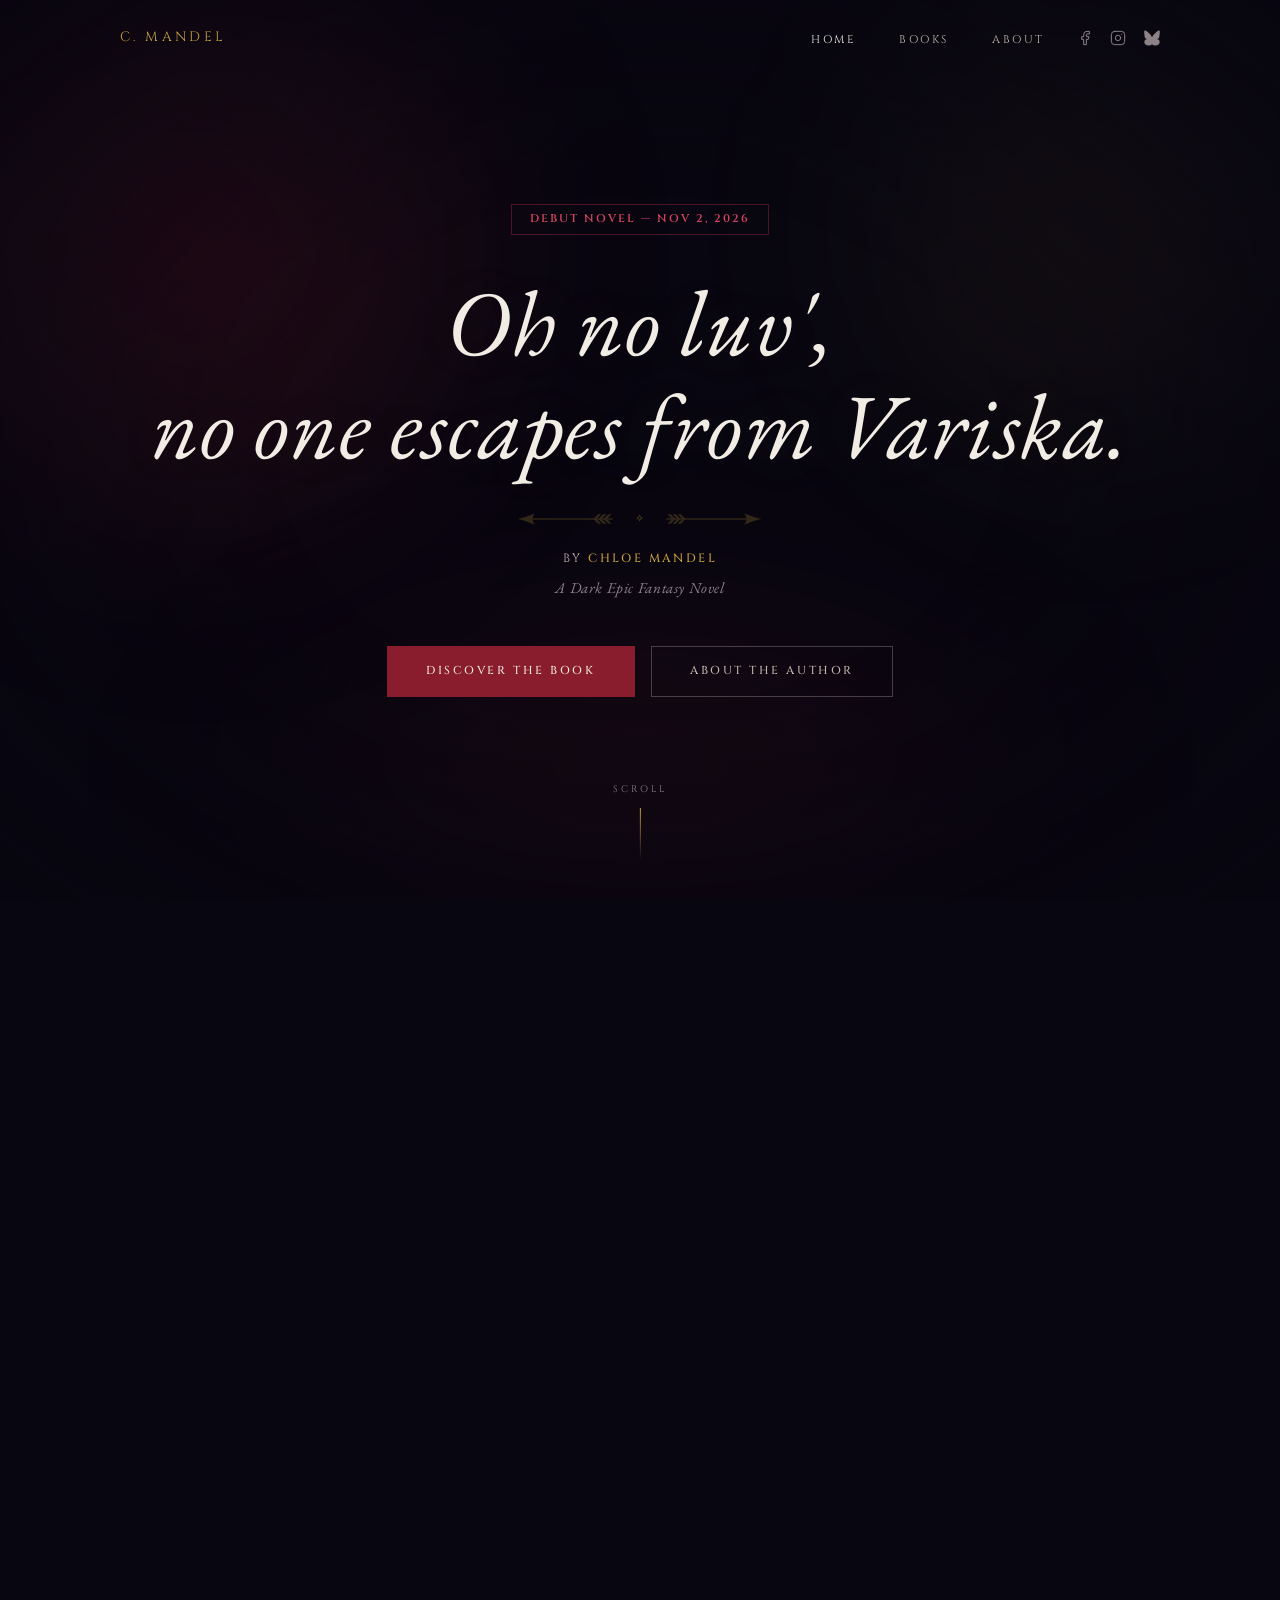
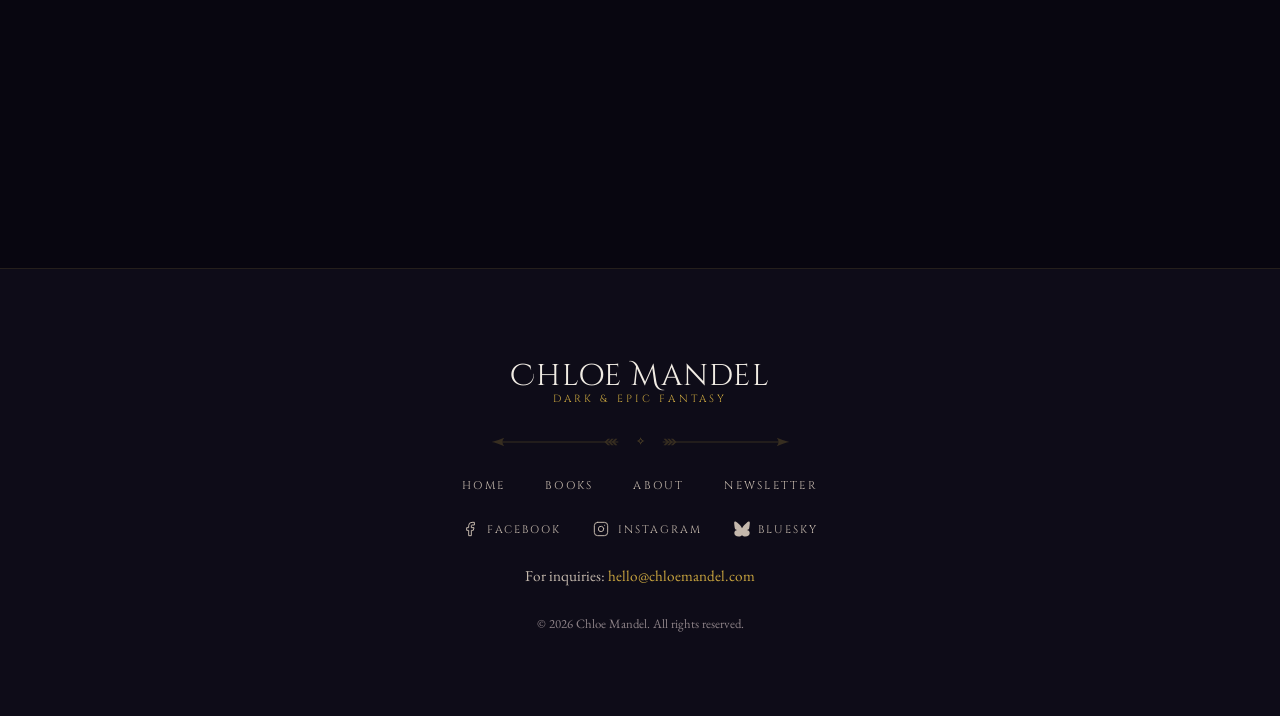
==== index.html @ fb05b050 "Update with release date" ====
<!DOCTYPE html>
<html lang="en">
<head>
  <meta charset="UTF-8">
  <meta name="viewport" content="width=device-width, initial-scale=1.0">

  <!-- ── Primary meta ───────────────────────────────────────── -->
  <title>Chloe Mandel — Dark Epic Fantasy Author</title>
  <meta name="description" content="Chloe Mandel writes dark and epic fantasy. Debut novel Curse of Nohvan releases November 2, 2026.">
  <meta name="author" content="Chloe Mandel">
  <meta name="theme-color" content="#c9a53f" />
  <link rel="manifest" href="/manifest.json">

  <!-- ── Favicon ────────────────────────────────────────────── -->
  <link rel="icon" href="images/favicon.svg" type="image/svg+xml">
  <link rel="icon" type="image/png" sizes="32x32" href="images/favicon.png" />

  <!-- ── Apple touch icon ────────────────────────────────────────────── -->
  <link rel="apple-touch-icon" sizes="180x180" href="images/apple-touch-icon.png" />

  <!-- ── Open Graph (Facebook, Instagram link previews, etc.) ─ -->
  <meta property="og:type"        content="website">
  <meta property="og:site_name"   content="Chloe Mandel">
  <meta property="og:title"       content="Chloe Mandel — Dark Epic Fantasy Author">
  <meta property="og:description" content="Welcome to the dark epic fantasy worlds of Chloe Mandel. Step into a cursed valley and discover her upcoming debut novel, Curse of Nohvan.">
  <meta property="og:url"         content="https://chloemandel.com">
  <meta property="og:image"        content="https://chloemandel.com/images/og-image.jpg">
  <meta property="og:image:width"  content="1200">
  <meta property="og:image:height" content="630">
  <meta property="og:image:type"   content="image/jpeg">
  <meta property="og:image:alt" content="Dark epic fantasy teaser graphic for Chloe Mandel's upcoming debut novel, Curse of Nohvan, featuring the quote "Oh no luv', no one escapes from Variska."" />
  <meta property="og:locale" content="en_GB" />

  <!-- ── Twitter / X Card (also used by Bluesky for previews) ─ -->
  <meta name="twitter:card"        content="summary_large_image">
  <meta name="twitter:title"       content="Chloe Mandel — Dark Epic Fantasy Author">
  <meta name="twitter:description" content="Chloe Mandel writes dark and epic fantasy. Debut novel releases November 2, 2026.">
  <meta name="twitter:image"       content="https://chloemandel.com/images/og-image.jpg">

  <!-- ── Canonical ────────────────────────────────────────────── -->
  <link rel="canonical" href="https://chloemandel.com">

  <!-- ── Structured data ───────────────────────────────────────── -->
  <script type="application/ld+json">
  {
    "@context": "https://schema.org",
    "@graph": [
      {
        "@type": "Person",
        "@id": "https://chloemandel.com/#author",
        "name": "Chloe Mandel",
        "description": "London-based dark epic fantasy author",
        "url": "https://chloemandel.com",
        "sameAs": [
          "https://www.instagram.com/chloemandelwrites",
          "https://bsky.app/profile/chloemandel.com",
          "https://www.facebook.com/profile.php?id=61591605517457"
        ]
      },
      {
        "@type": "Book",
        "@id": "https://chloemandel.com/#book-welcome-to-variska",
        "name": "Welcome to Variska",
        "alternateName": "Curse of Nohvan: Welcome to Variska",
        "author": { "@id": "https://chloemandel.com/#author" },
        "genre": "Dark Epic Fantasy",
        "isPartOf": {
          "@type": "BookSeries",
          "name": "Curse of Nohvan"
        },
        "description": "A simple escort mission. A cursed valley. A stranger he was never meant to protect — and now can't abandon.",
        "inLanguage": "en",
        "datePublished": "2026-11-02"
      },
      {
        "@type": "WebSite",
        "@id": "https://chloemandel.com/#website",
        "name": "Chloe Mandel",
        "url": "https://chloemandel.com",
        "description": "Chloe Mandel writes dark and epic fantasy. Debut novel Curse of Nohvan releases November 2, 2026.",
        "author": { "@id": "https://chloemandel.com/#author" }
      }
    ]
  }
  </script>

  <!-- ── Google Fonts ──────────────────────────────────────── -->
  <link rel="preconnect" href="https://fonts.googleapis.com">
  <link rel="preconnect" href="https://fonts.gstatic.com" crossorigin>
  <link rel="stylesheet" href="https://fonts.googleapis.com/css2?family=Cinzel+Decorative:wght@400;700&family=Cinzel:wght@400;500;600&family=EB+Garamond:ital,wght@0,400;0,500;1,400;1,500&display=swap">

  <!-- ── Theme (edit css/themes/current.css to switch themes) ── -->
  <link rel="stylesheet" href="css/themes/current.css">
  <link rel="stylesheet" href="css/style.css">

  <!-- ── Analytics ── -->
  <script defer src="https://cloud.umami.is/script.js" data-website-id="4a0a8cc6-1ae1-4042-9373-380e401a9824"></script>
</head>
<body>

  <!-- ══════════════════════════════
       NAVIGATION
  ══════════════════════════════ -->
  <header class="nav" id="nav">
    <div class="nav-inner">
      <a href="#home" class="nav-logo">C. Mandel</a>

      <nav>
        <ul class="nav-links" id="nav-links">
          <li><a href="#home">Home</a></li>
          <li><a href="#books">Books</a></li>
          <li><a href="#about">About</a></li>
        </ul>
      </nav>

      <!-- SOCIAL NAV — uncomment per platform as accounts go live -->
      <div class="nav-social" aria-label="Social media">
        <a href="https://www.facebook.com/profile.php?id=61591605517457" class="nav-social-link" aria-label="Facebook" rel="noopener noreferrer">
          <svg width="16" height="16" viewBox="0 0 24 24" fill="none" stroke="currentColor" stroke-width="1.5" stroke-linecap="round" stroke-linejoin="round" aria-hidden="true"><path d="M18 2h-3a5 5 0 0 0-5 5v3H7v4h3v8h4v-8h3l1-4h-4V7a1 1 0 0 1 1-1h3z"/></svg>
        </a>
        <a href="https://www.instagram.com/chloemandelwrites" class="nav-social-link" aria-label="Instagram" rel="noopener noreferrer">
          <svg width="16" height="16" viewBox="0 0 24 24" fill="none" stroke="currentColor" stroke-width="1.5" stroke-linecap="round" stroke-linejoin="round" aria-hidden="true"><rect x="2" y="2" width="20" height="20" rx="5"/><path d="M16 11.37A4 4 0 1 1 12.63 8 4 4 0 0 1 16 11.37z"/><line x1="17.5" y1="6.5" x2="17.51" y2="6.5"/></svg>
        </a>
        <!-- <a href="#" class="nav-social-link" aria-label="Goodreads" rel="noopener noreferrer">
          <svg width="16" height="16" viewBox="0 0 24 24" fill="currentColor" aria-hidden="true"><path d="M11.43 24c-3.608-.208-6.274-2.077-6.448-5.078l2.07.02c.285 2.099 2.287 3.324 4.7 3.237 3.271-.116 4.912-2.065 4.912-5.055v-1.639h-.063c-.889 1.565-2.38 2.507-4.26 2.507C8.87 18.007 6 14.89 6 10.573 6 6.157 8.854 3 12.486 3c1.892 0 3.34.864 4.226 2.383h.063V3.24h2.044v13.895C18.82 21.548 16.398 23.976 11.43 24zm.255-7.26c2.426 0 4.208-2.09 4.208-5.16 0-3.001-1.805-5.152-4.254-5.152-2.358 0-4.156 2.105-4.156 5.088 0 3.046 1.773 5.224 4.202 5.224z"/></svg>
        </a>  -->
        <a href="https://bsky.app/profile/chloemandel.com" class="nav-social-link" aria-label="Bluesky" rel="noopener noreferrer">
          <svg width="16" height="16" viewBox="0 0 24 24" fill="currentColor" aria-hidden="true"><path d="M12 10.8c-1.087-2.114-4.046-6.053-6.798-7.995C3.566 1.266 1.773.473 1.204.687c-.583.226-.93.959-.93 1.815 0 1.858.67 7.62 1.076 8.753.58 1.63 1.88 2.085 3.065 2.085.166 0 .33-.008.492-.024-.949.114-1.8.384-2.485.833C1.293 14.85.5 16.12.5 17.93c0 3.16 2.427 5.24 6.57 5.24 1.89 0 3.643-.477 4.214-1.434a9.94 9.94 0 0 0 .716-.466 9.94 9.94 0 0 0 .716.466c.571.957 2.324 1.434 4.214 1.434 4.143 0 6.57-2.08 6.57-5.24 0-1.81-.793-3.08-1.922-3.763-.685-.449-1.537-.719-2.485-.833.162.016.326.024.492.024 1.185 0 2.484-.455 3.065-2.085.406-1.133 1.076-6.895 1.076-8.753 0-.856-.347-1.59-.93-1.815-.569-.214-2.362.579-4 2.118C16.046 4.747 13.087 8.686 12 10.8z"/></svg>
        </a>
      </div>

      <button class="nav-toggle" aria-label="Toggle navigation" aria-expanded="false">
        <span></span>
        <span></span>
        <span></span>
      </button>
    </div>
  </header>

  <main>

    <!-- ══════════════════════════════
         HERO
    ══════════════════════════════ -->
    <section id="home" class="hero">
      <div class="hero-atmosphere" aria-hidden="true">
        <div class="hero-glow hero-glow--crimson"></div>
        <div class="hero-glow hero-glow--gold"></div>
        <div class="hero-glow hero-glow--deep"></div>
        <div class="hero-vignette"></div>
      </div>

      <div class="hero-content">
        <span class="hero-label">Debut Novel &mdash; Nov 2, 2026</span>

        <h1 class="hero-hook">
          Oh no luv',<br>no one escapes from Variska.
        </h1>

        <div class="hero-rule" aria-hidden="true">
          <svg class="rule-arrow rule-arrow--left" xmlns="http://www.w3.org/2000/svg" viewBox="0 0 430 60"><rect x="74" y="27" width="346" height="6" fill="currentColor"/><polygon points="415,10 401,10 381,30 401,50 415,50 395,30" fill="currentColor"/><polygon points="393,10 379,10 359,30 379,50 393,50 373,30" fill="currentColor"/><polygon points="371,10 357,10 337,30 357,50 371,50 351,30" fill="currentColor"/><path d="M 85,5 Q 40,25 10,30 Q 40,35 85,55 Q 65,30 85,5 Z" fill="currentColor"/></svg>
          <span class="rule-glyph">✧</span>
          <svg class="rule-arrow rule-arrow--right" xmlns="http://www.w3.org/2000/svg" viewBox="0 0 430 60"><rect x="10" y="27" width="346" height="6" fill="currentColor"/><polygon points="15,10 29,10 49,30 29,50 15,50 35,30" fill="currentColor"/><polygon points="37,10 51,10 71,30 51,50 37,50 57,30" fill="currentColor"/><polygon points="59,10 73,10 93,30 73,50 59,50 79,30" fill="currentColor"/><path d="M 345,5 Q 390,25 420,30 Q 390,35 345,55 Q 365,30 345,5 Z" fill="currentColor"/></svg>
        </div>

        <p class="hero-byline">by <strong>Chloe Mandel</strong></p>
        <p class="hero-genre">A Dark Epic Fantasy Novel</p>

        <div class="hero-actions">
          <a href="#books" class="btn btn--primary">Discover the Book</a>
          <a href="#about" class="btn btn--ghost">About the Author</a>
        </div>
      </div>

      <div class="hero-scroll-indicator" aria-hidden="true">
        <span class="hero-scroll-label">Scroll</span>
        <div class="hero-scroll-line"></div>
      </div>
    </section>

    <!-- ══════════════════════════════
         BOOKS
    ══════════════════════════════ -->
    <section id="books" class="section section--books fade-in">
      <div class="container">

        <header class="section-header">
          <span class="section-eyebrow">The Library</span>
          <h2 class="section-title">Books</h2>
          <div class="section-rule" aria-hidden="true">
            <svg class="rule-arrow rule-arrow--left" xmlns="http://www.w3.org/2000/svg" viewBox="0 0 430 60"><rect x="74" y="27" width="346" height="6" fill="currentColor"/><polygon points="415,10 401,10 381,30 401,50 415,50 395,30" fill="currentColor"/><polygon points="393,10 379,10 359,30 379,50 393,50 373,30" fill="currentColor"/><polygon points="371,10 357,10 337,30 357,50 371,50 351,30" fill="currentColor"/><path d="M 85,5 Q 40,25 10,30 Q 40,35 85,55 Q 65,30 85,5 Z" fill="currentColor"/></svg>
            <span class="rule-glyph">✧</span>
            <svg class="rule-arrow rule-arrow--right" xmlns="http://www.w3.org/2000/svg" viewBox="0 0 430 60"><rect x="10" y="27" width="346" height="6" fill="currentColor"/><polygon points="15,10 29,10 49,30 29,50 15,50 35,30" fill="currentColor"/><polygon points="37,10 51,10 71,30 51,50 37,50 57,30" fill="currentColor"/><polygon points="59,10 73,10 93,30 73,50 59,50 79,30" fill="currentColor"/><path d="M 345,5 Q 390,25 420,30 Q 390,35 345,55 Q 365,30 345,5 Z" fill="currentColor"/></svg>
          </div>
        </header>

        <div class="book-spotlight">

          <div class="book-spotlight-cover fade-in">
            <div class="book-cover">
              <div class="book-cover-inner">
                <img class="book-cover-art" src="images/book1.png" alt="Curse of Nohvan: Welcome to Variska by Chloe Mandel">
                <!-- <div class="book-cover-frame"></div> -->
              </div>
            </div>
            <a href="#newsletter" class="btn btn--outline btn--sm">Get Chapter One Free</a>
          </div>

          <div class="book-spotlight-content">
            <span class="book-badge">Nov 2, 2026</span>
            <p class="book-series">Curse of Nohvan</p>
            <h3 class="book-title">Welcome to Variska</h3>
            <p class="book-genre">Dark Epic Fantasy</p>
            <p class="book-hook">
              A simple escort mission.
              <br>A cursed valley.
              <br>A stranger he was never meant to protect — and now can't abandon.
            </p>
            <div class="book-blurb">
              <p>They came for coin and pies; now this cursed land may very well eat them alive.</p>
              <p>Nohvan, a talented hunter, and his companions—a quiet paladin, a volatile mage, an earnest bard and a feathered wanderer—are trapped in Variska after a simple escort mission turns into a demon hunt. When Aurelia arrives like a mirror of someone Nohvan loves, he must protect her from the vampire ruling the valley and find a way out of this hell.</p>
              <p>Between the hungry creatures lurking in the night and dangerous alliances, protection comes at a cost and not every bargain is worth taking... Nohvan must decide what he will give—their trust or the only kind of family he has left.</p>
            </div>
          </div>

        </div>
      </div>
    </section>

    <!-- ══════════════════════════════
         ABOUT
    ══════════════════════════════ -->
    <section id="about" class="section section--about fade-in">
      <div class="container">
        <div class="about-inner">

          <div class="about-portrait fade-in">
            <div class="about-portrait-frame" aria-label="Author portrait">
              <div class="about-portrait-image">
                <img src="images/author-portrait.jpg" alt="Chloe Mandel" class="about-portrait-photo" loading="lazy">
              </div>
              <div class="about-portrait-corner about-portrait-corner--tl" aria-hidden="true"></div>
              <div class="about-portrait-corner about-portrait-corner--br" aria-hidden="true"></div>
            </div>
          </div>

          <div class="about-content">
            <span class="section-eyebrow">The Author</span>
            <h2 class="section-title">About Chloe</h2>
            <div class="section-rule section-rule--left" aria-hidden="true">
              <svg class="rule-arrow rule-arrow--left" xmlns="http://www.w3.org/2000/svg" viewBox="0 0 430 60"><rect x="74" y="27" width="346" height="6" fill="currentColor"/><polygon points="415,10 401,10 381,30 401,50 415,50 395,30" fill="currentColor"/><polygon points="393,10 379,10 359,30 379,50 393,50 373,30" fill="currentColor"/><polygon points="371,10 357,10 337,30 357,50 371,50 351,30" fill="currentColor"/><path d="M 85,5 Q 40,25 10,30 Q 40,35 85,55 Q 65,30 85,5 Z" fill="currentColor"/></svg>
              <span class="rule-glyph">✧</span>
              <svg class="rule-arrow rule-arrow--right" xmlns="http://www.w3.org/2000/svg" viewBox="0 0 430 60"><rect x="10" y="27" width="346" height="6" fill="currentColor"/><polygon points="15,10 29,10 49,30 29,50 15,50 35,30" fill="currentColor"/><polygon points="37,10 51,10 71,30 51,50 37,50 57,30" fill="currentColor"/><polygon points="59,10 73,10 93,30 73,50 59,50 79,30" fill="currentColor"/><path d="M 345,5 Q 390,25 420,30 Q 390,35 345,55 Q 365,30 345,5 Z" fill="currentColor"/></svg>
            </div>

            <div class="about-bio">
              <p>
                Chloe Mandel is a London-based software engineer by day and an architect of dark, monster-infested worlds by night.
              </p>
              <p>
                She has always been drawn to places that sit just slightly sideways from reality. What began in childhood as strange, imaginative tales told aloud to her younger brother eventually evolved into much darker territory. Before publishing her debut, Chloe spent years cutting her teeth on RPG forums, writing short stories about the mechanics of interdimensional travel, and penning an entire unreleased season of an animated series. These chaotic sandboxes taught her everything she knows about sharp character voices, ensemble casts, and what makes a group of mismatched strangers worth following into danger.              <p>            
              </p>
              <p>
                Outside of her speculative worlds, she plays TTRPGs, gets emotionally attached to story-driven games, plays the accordion, and makes her own clothes. She maintains that the last two are entirely distinct skills, though both require a fundamental willingness to commit to decisions that may later seem unwise. She is currently hard at work on the next instalments in her series.
              </p>
            </div>
          </div>

        </div>
      </div>
    </section>

    <!-- ══════════════════════════════
         NEWSLETTER
    ══════════════════════════════ -->
    <section id="newsletter" class="section section--newsletter fade-in">
      <div class="newsletter-atmosphere" aria-hidden="true"></div>
      <div class="container">
        <div class="newsletter-inner">

          <div class="newsletter-content">
            <span class="section-eyebrow">Free gift for subscribers</span>
            <h2 class="newsletter-title">Chapter one, free</h2>
            <p class="newsletter-desc">
              Subscribe to receive the opening chapter of <em>Curse of Nohvan</em> instantly, plus cover reveals, release dates and other updates from beyond the mists.
            </p>
          </div>
          
          <script async src="https://f.convertkit.com/ckjs/ck.5.js"></script>
          <form action="https://app.kit.com/forms/9597951/subscriptions" class="seva-form formkit-form" method="post" data-sv-form="9597951" data-uid="ffc2db7f0d" data-format="inline" data-version="5" data-options="{&quot;settings&quot;:{&quot;after_subscribe&quot;:{&quot;action&quot;:&quot;message&quot;,&quot;success_message&quot;:&quot;Success! Now check your email to confirm your subscription.&quot;,&quot;redirect_url&quot;:&quot;&quot;},&quot;analytics&quot;:{&quot;google&quot;:null,&quot;fathom&quot;:null,&quot;facebook&quot;:null,&quot;segment&quot;:null,&quot;pinterest&quot;:null,&quot;sparkloop&quot;:null,&quot;googletagmanager&quot;:null},&quot;modal&quot;:{&quot;trigger&quot;:&quot;timer&quot;,&quot;scroll_percentage&quot;:null,&quot;timer&quot;:5,&quot;devices&quot;:&quot;all&quot;,&quot;show_once_every&quot;:15},&quot;powered_by&quot;:{&quot;show&quot;:true,&quot;url&quot;:&quot;https://kit.com/features/forms?utm_campaign=poweredby&amp;utm_content=form&amp;utm_medium=referral&amp;utm_source=dynamic&quot;},&quot;recaptcha&quot;:{&quot;enabled&quot;:true},&quot;return_visitor&quot;:{&quot;action&quot;:&quot;show&quot;,&quot;custom_content&quot;:&quot;&quot;},&quot;slide_in&quot;:{&quot;display_in&quot;:&quot;bottom_right&quot;,&quot;trigger&quot;:&quot;timer&quot;,&quot;scroll_percentage&quot;:null,&quot;timer&quot;:5,&quot;devices&quot;:&quot;all&quot;,&quot;show_once_every&quot;:15},&quot;sticky_bar&quot;:{&quot;display_in&quot;:&quot;top&quot;,&quot;trigger&quot;:&quot;timer&quot;,&quot;scroll_percentage&quot;:null,&quot;timer&quot;:5,&quot;devices&quot;:&quot;all&quot;,&quot;show_once_every&quot;:15}},&quot;version&quot;:&quot;5&quot;}" min-width="400 500 600 700 800"><div data-style="clean"><ul class="formkit-alert formkit-alert-error" data-element="errors" data-group="alert"></ul><div data-element="fields" data-stacked="false" class="seva-fields formkit-fields"><div class="formkit-field"><input class="formkit-input" name="email_address" aria-label="your@email.com" placeholder="your@email.com" required="" type="email" style="color: rgb(122, 111, 101); border-color: rgb(201, 165, 63); border-radius: 0px; font-weight: 400;"></div><button data-element="submit" class="formkit-submit formkit-submit" style="color: rgb(241, 236, 228); background-color: rgb(138, 29, 45); border-radius: 0px; font-weight: 700;"><div class="formkit-spinner"><div></div><div></div><div></div></div><span class="">Subscribe</span></button></div><div class="formkit-powered-by-convertkit-container"><a href="https://kit.com/features/forms?utm_campaign=poweredby&amp;utm_content=form&amp;utm_medium=referral&amp;utm_source=dynamic" data-element="powered-by" class="formkit-powered-by-convertkit" data-variant="dark" target="_blank" rel="nofollow noopener">Built with Kit</a></div></div><style>.formkit-form[data-uid="ffc2db7f0d"] *{box-sizing:border-box;}.formkit-form[data-uid="ffc2db7f0d"]{-webkit-font-smoothing:antialiased;-moz-osx-font-smoothing:grayscale;}.formkit-form[data-uid="ffc2db7f0d"] legend{border:none;font-size:inherit;margin-bottom:10px;padding:0;position:relative;display:table;}.formkit-form[data-uid="ffc2db7f0d"] fieldset{border:0;padding:0.01em 0 0 0;margin:0;min-width:0;}.formkit-form[data-uid="ffc2db7f0d"] body:not(:-moz-handler-blocked) fieldset{display:table-cell;}.formkit-form[data-uid="ffc2db7f0d"] h1,.formkit-form[data-uid="ffc2db7f0d"] h2,.formkit-form[data-uid="ffc2db7f0d"] h3,.formkit-form[data-uid="ffc2db7f0d"] h4,.formkit-form[data-uid="ffc2db7f0d"] h5,.formkit-form[data-uid="ffc2db7f0d"] h6{color:inherit;font-size:inherit;font-weight:inherit;}.formkit-form[data-uid="ffc2db7f0d"] h2{font-size:1.5em;margin:1em 0;}.formkit-form[data-uid="ffc2db7f0d"] h3{font-size:1.17em;margin:1em 0;}.formkit-form[data-uid="ffc2db7f0d"] p{color:inherit;font-size:inherit;font-weight:inherit;}.formkit-form[data-uid="ffc2db7f0d"] ol:not([template-default]),.formkit-form[data-uid="ffc2db7f0d"] ul:not([template-default]),.formkit-form[data-uid="ffc2db7f0d"] blockquote:not([template-default]){text-align:left;}.formkit-form[data-uid="ffc2db7f0d"] p:not([template-default]),.formkit-form[data-uid="ffc2db7f0d"] hr:not([template-default]),.formkit-form[data-uid="ffc2db7f0d"] blockquote:not([template-default]),.formkit-form[data-uid="ffc2db7f0d"] ol:not([template-default]),.formkit-form[data-uid="ffc2db7f0d"] ul:not([template-default]){color:inherit;font-style:initial;}.formkit-form[data-uid="ffc2db7f0d"] .ordered-list,.formkit-form[data-uid="ffc2db7f0d"] .unordered-list{list-style-position:outside !important;padding-left:1em;}.formkit-form[data-uid="ffc2db7f0d"] .list-item{padding-left:0;}.formkit-form[data-uid="ffc2db7f0d"][data-format="modal"]{display:none;}.formkit-form[data-uid="ffc2db7f0d"][data-format="slide in"]{display:none;}.formkit-form[data-uid="ffc2db7f0d"][data-format="sticky bar"]{display:none;}.formkit-sticky-bar .formkit-form[data-uid="ffc2db7f0d"][data-format="sticky bar"]{display:block;}.formkit-form[data-uid="ffc2db7f0d"] .formkit-input,.formkit-form[data-uid="ffc2db7f0d"] .formkit-select,.formkit-form[data-uid="ffc2db7f0d"] .formkit-checkboxes{width:100%;}.formkit-form[data-uid="ffc2db7f0d"] .formkit-button,.formkit-form[data-uid="ffc2db7f0d"] .formkit-submit{border:0;border-radius:5px;color:#ffffff;cursor:pointer;display:inline-block;text-align:center;font-size:15px;font-weight:500;cursor:pointer;margin-bottom:15px;overflow:hidden;padding:0;position:relative;vertical-align:middle;}.formkit-form[data-uid="ffc2db7f0d"] .formkit-button:hover,.formkit-form[data-uid="ffc2db7f0d"] .formkit-submit:hover,.formkit-form[data-uid="ffc2db7f0d"] .formkit-button:focus,.formkit-form[data-uid="ffc2db7f0d"] .formkit-submit:focus{outline:none;}.formkit-form[data-uid="ffc2db7f0d"] .formkit-button:hover > span,.formkit-form[data-uid="ffc2db7f0d"] .formkit-submit:hover > span,.formkit-form[data-uid="ffc2db7f0d"] .formkit-button:focus > span,.formkit-form[data-uid="ffc2db7f0d"] .formkit-submit:focus > span{background-color:rgba(0,0,0,0.1);}.formkit-form[data-uid="ffc2db7f0d"] .formkit-button > span,.formkit-form[data-uid="ffc2db7f0d"] .formkit-submit > span{display:block;-webkit-transition:all 300ms ease-in-out;transition:all 300ms ease-in-out;padding:12px 24px;}.formkit-form[data-uid="ffc2db7f0d"] .formkit-input{background:#ffffff;font-size:15px;padding:12px;border:1px solid #e3e3e3;-webkit-flex:1 0 auto;-ms-flex:1 0 auto;flex:1 0 auto;line-height:1.4;margin:0;-webkit-transition:border-color ease-out 300ms;transition:border-color ease-out 300ms;}.formkit-form[data-uid="ffc2db7f0d"] .formkit-input:focus{outline:none;border-color:#1677be;-webkit-transition:border-color ease 300ms;transition:border-color ease 300ms;}.formkit-form[data-uid="ffc2db7f0d"] .formkit-input::-webkit-input-placeholder{color:inherit;opacity:0.8;}.formkit-form[data-uid="ffc2db7f0d"] .formkit-input::-moz-placeholder{color:inherit;opacity:0.8;}.formkit-form[data-uid="ffc2db7f0d"] .formkit-input:-ms-input-placeholder{color:inherit;opacity:0.8;}.formkit-form[data-uid="ffc2db7f0d"] .formkit-input::placeholder{color:inherit;opacity:0.8;}.formkit-form[data-uid="ffc2db7f0d"] [data-group="dropdown"]{position:relative;display:inline-block;width:100%;}.formkit-form[data-uid="ffc2db7f0d"] [data-group="dropdown"]::before{content:"";top:calc(50% - 2.5px);right:10px;position:absolute;pointer-events:none;border-color:#4f4f4f transparent transparent transparent;border-style:solid;border-width:6px 6px 0 6px;height:0;width:0;z-index:999;}.formkit-form[data-uid="ffc2db7f0d"] [data-group="dropdown"] select{height:auto;width:100%;cursor:pointer;color:#333333;line-height:1.4;margin-bottom:0;padding:0 6px;-webkit-appearance:none;-moz-appearance:none;appearance:none;font-size:15px;padding:12px;padding-right:25px;border:1px solid #e3e3e3;background:#ffffff;}.formkit-form[data-uid="ffc2db7f0d"] [data-group="dropdown"] select:focus{outline:none;}.formkit-form[data-uid="ffc2db7f0d"] [data-group="checkboxes"]{text-align:left;margin:0;}.formkit-form[data-uid="ffc2db7f0d"] [data-group="checkboxes"] [data-group="checkbox"]{margin-bottom:10px;}.formkit-form[data-uid="ffc2db7f0d"] [data-group="checkboxes"] [data-group="checkbox"] *{cursor:pointer;}.formkit-form[data-uid="ffc2db7f0d"] [data-group="checkboxes"] [data-group="checkbox"]:last-of-type{margin-bottom:0;}.formkit-form[data-uid="ffc2db7f0d"] [data-group="checkboxes"] [data-group="checkbox"] input[type="checkbox"]{display:none;}.formkit-form[data-uid="ffc2db7f0d"] [data-group="checkboxes"] [data-group="checkbox"] input[type="checkbox"] + label::after{content:none;}.formkit-form[data-uid="ffc2db7f0d"] [data-group="checkboxes"] [data-group="checkbox"] input[type="checkbox"]:checked + label::after{border-color:#ffffff;content:"";}.formkit-form[data-uid="ffc2db7f0d"] [data-group="checkboxes"] [data-group="checkbox"] input[type="checkbox"]:checked + label::before{background:#10bf7a;border-color:#10bf7a;}.formkit-form[data-uid="ffc2db7f0d"] [data-group="checkboxes"] [data-group="checkbox"] label{position:relative;display:inline-block;padding-left:28px;}.formkit-form[data-uid="ffc2db7f0d"] [data-group="checkboxes"] [data-group="checkbox"] label::before,.formkit-form[data-uid="ffc2db7f0d"] [data-group="checkboxes"] [data-group="checkbox"] label::after{position:absolute;content:"";display:inline-block;}.formkit-form[data-uid="ffc2db7f0d"] [data-group="checkboxes"] [data-group="checkbox"] label::before{height:16px;width:16px;border:1px solid #e3e3e3;background:#ffffff;left:0px;top:3px;}.formkit-form[data-uid="ffc2db7f0d"] [data-group="checkboxes"] [data-group="checkbox"] label::after{height:4px;width:8px;border-left:2px solid #4d4d4d;border-bottom:2px solid #4d4d4d;-webkit-transform:rotate(-45deg);-ms-transform:rotate(-45deg);transform:rotate(-45deg);left:4px;top:8px;}.formkit-form[data-uid="ffc2db7f0d"] .formkit-alert{background:#f9fafb;border:1px solid #e3e3e3;border-radius:5px;-webkit-flex:1 0 auto;-ms-flex:1 0 auto;flex:1 0 auto;list-style:none;margin:25px auto;padding:12px;text-align:center;width:100%;}.formkit-form[data-uid="ffc2db7f0d"] .formkit-alert:empty{display:none;}.formkit-form[data-uid="ffc2db7f0d"] .formkit-alert-success{background:#d3fbeb;border-color:#10bf7a;color:#0c905c;}.formkit-form[data-uid="ffc2db7f0d"] .formkit-alert-error{background:#fde8e2;border-color:#f2643b;color:#ea4110;}.formkit-form[data-uid="ffc2db7f0d"] .formkit-spinner{display:-webkit-box;display:-webkit-flex;display:-ms-flexbox;display:flex;height:0px;width:0px;margin:0 auto;position:absolute;top:0;left:0;right:0;width:0px;overflow:hidden;text-align:center;-webkit-transition:all 300ms ease-in-out;transition:all 300ms ease-in-out;}.formkit-form[data-uid="ffc2db7f0d"] .formkit-spinner > div{margin:auto;width:12px;height:12px;background-color:#fff;opacity:0.3;border-radius:100%;display:inline-block;-webkit-animation:formkit-bouncedelay-formkit-form-data-uid-ffc2db7f0d- 1.4s infinite ease-in-out both;animation:formkit-bouncedelay-formkit-form-data-uid-ffc2db7f0d- 1.4s infinite ease-in-out both;}.formkit-form[data-uid="ffc2db7f0d"] .formkit-spinner > div:nth-child(1){-webkit-animation-delay:-0.32s;animation-delay:-0.32s;}.formkit-form[data-uid="ffc2db7f0d"] .formkit-spinner > div:nth-child(2){-webkit-animation-delay:-0.16s;animation-delay:-0.16s;}.formkit-form[data-uid="ffc2db7f0d"] .formkit-submit[data-active] .formkit-spinner{opacity:1;height:100%;width:50px;}.formkit-form[data-uid="ffc2db7f0d"] .formkit-submit[data-active] .formkit-spinner ~ span{opacity:0;}.formkit-form[data-uid="ffc2db7f0d"] .formkit-powered-by[data-active="false"]{opacity:0.35;}.formkit-form[data-uid="ffc2db7f0d"] .formkit-powered-by-convertkit-container{display:-webkit-box;display:-webkit-flex;display:-ms-flexbox;display:flex;width:100%;margin:10px 0;position:relative;}.formkit-form[data-uid="ffc2db7f0d"] .formkit-powered-by-convertkit-container[data-active="false"]{opacity:0.35;}.formkit-form[data-uid="ffc2db7f0d"] .formkit-powered-by-convertkit{-webkit-align-items:center;-webkit-box-align:center;-ms-flex-align:center;align-items:center;background-color:#ffffff;border-radius:9px;color:#3d3d3d;cursor:pointer;display:block;height:36px;margin:0 auto;opacity:0.95;padding:0;-webkit-text-decoration:none;text-decoration:none;text-indent:100%;-webkit-transition:ease-in-out all 200ms;transition:ease-in-out all 200ms;white-space:nowrap;overflow:hidden;-webkit-user-select:none;-moz-user-select:none;-ms-user-select:none;user-select:none;width:157px;background-repeat:no-repeat;background-position:center;background-image:url("data:image/svg+xml;charset=utf8,%3Csvg width='133' height='36' viewBox='0 0 133 36' fill='none' xmlns='http://www.w3.org/2000/svg'%3E%3Cpath d='M0.861 25.5C0.735 25.5 0.651 25.416 0.651 25.29V10.548C0.651 10.422 0.735 10.338 0.861 10.338H6.279C9.072 10.338 10.668 11.451 10.668 13.824C10.668 15.819 9.219 16.932 8.001 17.226C7.707 17.268 7.707 17.625 8.022 17.688C9.912 18.108 11.088 19.116 11.088 21.321C11.088 23.715 9.429 25.5 6.426 25.5H0.861ZM5.397 23.085C6.825 23.085 7.518 22.224 7.518 21.006C7.518 19.683 6.825 18.948 5.397 18.948H4.2V23.085H5.397ZM5.313 16.617C6.51 16.617 7.245 15.945 7.245 14.601C7.245 13.383 6.51 12.753 5.25 12.753H4.2V16.617H5.313ZM17.9758 23.883C17.9758 23.568 17.6608 23.505 17.5348 23.799C17.0308 24.954 16.1698 25.731 14.5528 25.731C12.8728 25.731 12.0958 24.471 12.0958 22.707V14.937C12.0958 14.811 12.1798 14.727 12.3058 14.727H15.2248C15.3508 14.727 15.4348 14.811 15.4348 14.937V21.657C15.4348 22.581 15.7708 23.022 16.4638 23.022C17.1778 23.022 17.6188 22.581 17.6188 21.657V14.937C17.6188 14.811 17.7028 14.727 17.8288 14.727H20.7478C20.8738 14.727 20.9578 14.811 20.9578 14.937V25.29C20.9578 25.416 20.8738 25.5 20.7478 25.5H18.1858C18.0598 25.5 17.9758 25.416 17.9758 25.29V23.883ZM25.6141 25.29C25.6141 25.416 25.5301 25.5 25.4041 25.5H22.4851C22.3591 25.5 22.2751 25.416 22.2751 25.29V14.937C22.2751 14.811 22.3591 14.727 22.4851 14.727H25.4041C25.5301 14.727 25.6141 14.811 25.6141 14.937V25.29ZM23.9131 13.74C22.8001 13.74 22.0441 12.942 22.0441 11.934C22.0441 10.926 22.8001 10.107 23.9131 10.107C25.0051 10.107 25.7611 10.926 25.7611 11.934C25.7611 12.942 25.0051 13.74 23.9131 13.74ZM26.7883 10.548C26.7883 10.422 26.8723 10.338 26.9983 10.338H29.9173C30.0433 10.338 30.1273 10.422 30.1273 10.548V22.056C30.1273 22.749 30.2533 23.085 30.8203 23.085C31.0093 23.085 31.1983 23.043 31.3663 23.001C31.5133 22.959 31.6183 22.959 31.6183 23.127V25.059C31.6183 25.164 31.5763 25.269 31.4923 25.311C30.9673 25.521 30.2953 25.71 29.5813 25.71C27.7123 25.71 26.7883 24.639 26.7883 22.476V10.548ZM32.4237 14.727C32.8227 14.727 32.9277 14.538 32.9697 14.055L33.1167 12.039C33.1167 11.913 33.2217 11.829 33.3477 11.829H35.8887C36.0147 11.829 36.0987 11.913 36.0987 12.039V14.517C36.0987 14.643 36.1827 14.727 36.3087 14.727H38.2827C38.4087 14.727 38.4927 14.811 38.4927 14.937V16.659C38.4927 16.785 38.4087 16.869 38.2827 16.869H36.0777V22.056C36.0777 22.875 36.5397 23.085 37.0647 23.085C37.4847 23.085 37.9467 22.938 38.3247 22.707C38.4717 22.623 38.5767 22.665 38.5767 22.833V24.828C38.5767 24.933 38.5347 25.017 38.4507 25.08C37.8417 25.458 36.9807 25.71 36.0357 25.71C34.2927 25.71 32.7387 24.912 32.7387 22.476V16.869H31.8567C31.7307 16.869 31.6467 16.785 31.6467 16.659V14.937C31.6467 14.811 31.7307 14.727 31.8567 14.727H32.4237ZM51.3808 14.727C51.5068 14.727 51.5908 14.79 51.6118 14.916L52.3888 19.851L52.5778 21.174C52.6198 21.468 52.9558 21.468 52.9768 21.174C53.0398 20.712 53.0818 20.271 53.1658 19.83L53.8798 14.916C53.9008 14.79 53.9848 14.727 54.1108 14.727H56.6728C56.8198 14.727 56.8828 14.811 56.8618 14.958L54.6778 25.311C54.6568 25.437 54.5728 25.5 54.4468 25.5H51.3178C51.1918 25.5 51.1078 25.437 51.0868 25.311L50.1208 20.082L49.8898 18.633C49.8688 18.444 49.6588 18.444 49.6378 18.633L49.4068 20.103L48.5458 25.311C48.5248 25.437 48.4408 25.5 48.3148 25.5H45.2068C45.0808 25.5 44.9968 25.437 44.9758 25.311L42.8128 14.958C42.7918 14.811 42.8548 14.727 43.0018 14.727H45.9628C46.0888 14.727 46.1728 14.79 46.1938 14.916L46.9288 19.83C47.0128 20.271 47.0758 20.754 47.1388 21.195C47.2018 21.51 47.4748 21.531 47.5378 21.195L47.7478 19.872L48.6088 14.916C48.6298 14.79 48.7138 14.727 48.8398 14.727H51.3808ZM61.1582 25.29C61.1582 25.416 61.0742 25.5 60.9482 25.5H58.0292C57.9032 25.5 57.8192 25.416 57.8192 25.29V14.937C57.8192 14.811 57.9032 14.727 58.0292 14.727H60.9482C61.0742 14.727 61.1582 14.811 61.1582 14.937V25.29ZM59.4572 13.74C58.3442 13.74 57.5882 12.942 57.5882 11.934C57.5882 10.926 58.3442 10.107 59.4572 10.107C60.5492 10.107 61.3052 10.926 61.3052 11.934C61.3052 12.942 60.5492 13.74 59.4572 13.74ZM62.8154 14.727C63.2144 14.727 63.3194 14.538 63.3614 14.055L63.5084 12.039C63.5084 11.913 63.6134 11.829 63.7394 11.829H66.2804C66.4064 11.829 66.4904 11.913 66.4904 12.039V14.517C66.4904 14.643 66.5744 14.727 66.7004 14.727H68.6744C68.8004 14.727 68.8844 14.811 68.8844 14.937V16.659C68.8844 16.785 68.8004 16.869 68.6744 16.869H66.4694V22.056C66.4694 22.875 66.9314 23.085 67.4564 23.085C67.8764 23.085 68.3384 22.938 68.7164 22.707C68.8634 22.623 68.9684 22.665 68.9684 22.833V24.828C68.9684 24.933 68.9264 25.017 68.8424 25.08C68.2334 25.458 67.3724 25.71 66.4274 25.71C64.6844 25.71 63.1304 24.912 63.1304 22.476V16.869H62.2484C62.1224 16.869 62.0384 16.785 62.0384 16.659V14.937C62.0384 14.811 62.1224 14.727 62.2484 14.727H62.8154ZM73.4298 16.323C73.4298 16.638 73.7868 16.68 73.9128 16.407C74.3748 15.315 75.1308 14.496 76.6008 14.496C78.2178 14.496 78.9528 15.609 78.9528 17.373V25.29C78.9528 25.416 78.8688 25.5 78.7428 25.5H75.8238C75.6978 25.5 75.6138 25.416 75.6138 25.29V18.633C75.6138 17.709 75.2778 17.268 74.5848 17.268C73.8708 17.268 73.4298 17.709 73.4298 18.633V25.29C73.4298 25.416 73.3458 25.5 73.2198 25.5H70.3008C70.1748 25.5 70.0908 25.416 70.0908 25.29V10.548C70.0908 10.422 70.1748 10.338 70.3008 10.338H73.2198C73.3458 10.338 73.4298 10.422 73.4298 10.548V16.323Z' fill='%231E1E1E'/%3E%3Cpath d='M100.132 16.3203C105.58 17.3761 107.272 22.4211 107.318 27.4961C107.318 27.6101 107.226 27.7041 107.112 27.7041H100.252C100.138 27.7041 100.046 27.6121 100.046 27.5001C100.026 23.5629 99.3877 20.0896 95.4865 19.9396C95.3705 19.9356 95.2725 20.0276 95.2725 20.1456V27.5001C95.2725 27.6141 95.1806 27.7061 95.0666 27.7061H88.206C88.092 27.7061 88 27.6141 88 27.5001V8.75585C88 8.64187 88.092 8.54989 88.206 8.54989H95.0686C95.1826 8.54989 95.2745 8.64187 95.2745 8.75585V15.7764C95.2745 15.8804 95.3585 15.9644 95.4625 15.9644C95.5445 15.9644 95.6185 15.9104 95.6425 15.8324C97.4081 10.0416 100.709 8.58588 106.07 8.55189C106.184 8.55189 106.276 8.64387 106.276 8.75785V15.7604C106.276 15.8744 106.184 15.9664 106.07 15.9664H100.166C100.066 15.9664 99.9856 16.0464 99.9856 16.1464C99.9856 16.2304 100.048 16.3043 100.132 16.3203ZM118.918 20.7095V16.1704C118.918 16.0564 119.01 15.9644 119.124 15.9644H124.173C124.273 15.9644 124.353 15.8844 124.353 15.7844C124.353 15.6985 124.291 15.6245 124.207 15.6085C120.256 14.8246 118.432 12.5511 118.37 8.75585C118.368 8.64387 118.458 8.54989 118.572 8.54989H125.986C126.1 8.54989 126.192 8.64187 126.192 8.75585V11.9532C126.192 12.0672 126.284 12.1592 126.398 12.1592H130.649C130.763 12.1592 130.855 12.2511 130.855 12.3651V15.7624C130.855 15.8764 130.763 15.9684 130.649 15.9684H126.398C126.284 15.9684 126.192 16.0604 126.192 16.1744V19.8356C126.192 21.1294 126.986 21.5553 128.04 21.5553C129.692 21.5553 131.323 20.8114 131.977 20.4735C132.113 20.4035 132.277 20.5015 132.277 20.6555V26.3543C132.277 26.5063 132.193 26.6463 132.059 26.7183C131.413 27.0582 129.418 28 127.136 28C122.435 27.996 118.918 26.0824 118.918 20.7095ZM109.266 27.4981V16.1704C109.266 16.0564 109.358 15.9644 109.472 15.9644H116.334C116.448 15.9644 116.54 16.0564 116.54 16.1704V27.4981C116.54 27.6121 116.448 27.7041 116.334 27.7041H109.472C109.358 27.7021 109.266 27.6101 109.266 27.4981ZM108.876 11.4913C108.876 13.4189 110.238 14.9826 112.853 14.9826C115.469 14.9826 116.83 13.4189 116.83 11.4913C116.83 9.56369 115.471 8 112.853 8C110.238 8 108.876 9.56369 108.876 11.4913Z' fill='%231E1E1E'/%3E%3C/svg%3E");}.formkit-form[data-uid="ffc2db7f0d"] .formkit-powered-by-convertkit:hover,.formkit-form[data-uid="ffc2db7f0d"] .formkit-powered-by-convertkit:focus{background-color:#ffffff;-webkit-transform:scale(1.025) perspective(1px);-ms-transform:scale(1.025) perspective(1px);transform:scale(1.025) perspective(1px);opacity:1;}.formkit-form[data-uid="ffc2db7f0d"] .formkit-powered-by-convertkit[data-variant="dark"],.formkit-form[data-uid="ffc2db7f0d"] .formkit-powered-by-convertkit[data-variant="light"]{background-color:transparent;border-color:transparent;width:133px;}.formkit-form[data-uid="ffc2db7f0d"] .formkit-powered-by-convertkit[data-variant="light"]{color:#ffffff;background-image:url("data:image/svg+xml;charset=utf8,%3Csvg width='133' height='36' viewBox='0 0 133 36' fill='none' xmlns='http://www.w3.org/2000/svg'%3E%3Cpath d='M0.861 25.5C0.735 25.5 0.651 25.416 0.651 25.29V10.548C0.651 10.422 0.735 10.338 0.861 10.338H6.279C9.072 10.338 10.668 11.451 10.668 13.824C10.668 15.819 9.219 16.932 8.001 17.226C7.707 17.268 7.707 17.625 8.022 17.688C9.912 18.108 11.088 19.116 11.088 21.321C11.088 23.715 9.429 25.5 6.426 25.5H0.861ZM5.397 23.085C6.825 23.085 7.518 22.224 7.518 21.006C7.518 19.683 6.825 18.948 5.397 18.948H4.2V23.085H5.397ZM5.313 16.617C6.51 16.617 7.245 15.945 7.245 14.601C7.245 13.383 6.51 12.753 5.25 12.753H4.2V16.617H5.313ZM17.9758 23.883C17.9758 23.568 17.6608 23.505 17.5348 23.799C17.0308 24.954 16.1698 25.731 14.5528 25.731C12.8728 25.731 12.0958 24.471 12.0958 22.707V14.937C12.0958 14.811 12.1798 14.727 12.3058 14.727H15.2248C15.3508 14.727 15.4348 14.811 15.4348 14.937V21.657C15.4348 22.581 15.7708 23.022 16.4638 23.022C17.1778 23.022 17.6188 22.581 17.6188 21.657V14.937C17.6188 14.811 17.7028 14.727 17.8288 14.727H20.7478C20.8738 14.727 20.9578 14.811 20.9578 14.937V25.29C20.9578 25.416 20.8738 25.5 20.7478 25.5H18.1858C18.0598 25.5 17.9758 25.416 17.9758 25.29V23.883ZM25.6141 25.29C25.6141 25.416 25.5301 25.5 25.4041 25.5H22.4851C22.3591 25.5 22.2751 25.416 22.2751 25.29V14.937C22.2751 14.811 22.3591 14.727 22.4851 14.727H25.4041C25.5301 14.727 25.6141 14.811 25.6141 14.937V25.29ZM23.9131 13.74C22.8001 13.74 22.0441 12.942 22.0441 11.934C22.0441 10.926 22.8001 10.107 23.9131 10.107C25.0051 10.107 25.7611 10.926 25.7611 11.934C25.7611 12.942 25.0051 13.74 23.9131 13.74ZM26.7883 10.548C26.7883 10.422 26.8723 10.338 26.9983 10.338H29.9173C30.0433 10.338 30.1273 10.422 30.1273 10.548V22.056C30.1273 22.749 30.2533 23.085 30.8203 23.085C31.0093 23.085 31.1983 23.043 31.3663 23.001C31.5133 22.959 31.6183 22.959 31.6183 23.127V25.059C31.6183 25.164 31.5763 25.269 31.4923 25.311C30.9673 25.521 30.2953 25.71 29.5813 25.71C27.7123 25.71 26.7883 24.639 26.7883 22.476V10.548ZM32.4237 14.727C32.8227 14.727 32.9277 14.538 32.9697 14.055L33.1167 12.039C33.1167 11.913 33.2217 11.829 33.3477 11.829H35.8887C36.0147 11.829 36.0987 11.913 36.0987 12.039V14.517C36.0987 14.643 36.1827 14.727 36.3087 14.727H38.2827C38.4087 14.727 38.4927 14.811 38.4927 14.937V16.659C38.4927 16.785 38.4087 16.869 38.2827 16.869H36.0777V22.056C36.0777 22.875 36.5397 23.085 37.0647 23.085C37.4847 23.085 37.9467 22.938 38.3247 22.707C38.4717 22.623 38.5767 22.665 38.5767 22.833V24.828C38.5767 24.933 38.5347 25.017 38.4507 25.08C37.8417 25.458 36.9807 25.71 36.0357 25.71C34.2927 25.71 32.7387 24.912 32.7387 22.476V16.869H31.8567C31.7307 16.869 31.6467 16.785 31.6467 16.659V14.937C31.6467 14.811 31.7307 14.727 31.8567 14.727H32.4237ZM51.3808 14.727C51.5068 14.727 51.5908 14.79 51.6118 14.916L52.3888 19.851L52.5778 21.174C52.6198 21.468 52.9558 21.468 52.9768 21.174C53.0398 20.712 53.0818 20.271 53.1658 19.83L53.8798 14.916C53.9008 14.79 53.9848 14.727 54.1108 14.727H56.6728C56.8198 14.727 56.8828 14.811 56.8618 14.958L54.6778 25.311C54.6568 25.437 54.5728 25.5 54.4468 25.5H51.3178C51.1918 25.5 51.1078 25.437 51.0868 25.311L50.1208 20.082L49.8898 18.633C49.8688 18.444 49.6588 18.444 49.6378 18.633L49.4068 20.103L48.5458 25.311C48.5248 25.437 48.4408 25.5 48.3148 25.5H45.2068C45.0808 25.5 44.9968 25.437 44.9758 25.311L42.8128 14.958C42.7918 14.811 42.8548 14.727 43.0018 14.727H45.9628C46.0888 14.727 46.1728 14.79 46.1938 14.916L46.9288 19.83C47.0128 20.271 47.0758 20.754 47.1388 21.195C47.2018 21.51 47.4748 21.531 47.5378 21.195L47.7478 19.872L48.6088 14.916C48.6298 14.79 48.7138 14.727 48.8398 14.727H51.3808ZM61.1582 25.29C61.1582 25.416 61.0742 25.5 60.9482 25.5H58.0292C57.9032 25.5 57.8192 25.416 57.8192 25.29V14.937C57.8192 14.811 57.9032 14.727 58.0292 14.727H60.9482C61.0742 14.727 61.1582 14.811 61.1582 14.937V25.29ZM59.4572 13.74C58.3442 13.74 57.5882 12.942 57.5882 11.934C57.5882 10.926 58.3442 10.107 59.4572 10.107C60.5492 10.107 61.3052 10.926 61.3052 11.934C61.3052 12.942 60.5492 13.74 59.4572 13.74ZM62.8154 14.727C63.2144 14.727 63.3194 14.538 63.3614 14.055L63.5084 12.039C63.5084 11.913 63.6134 11.829 63.7394 11.829H66.2804C66.4064 11.829 66.4904 11.913 66.4904 12.039V14.517C66.4904 14.643 66.5744 14.727 66.7004 14.727H68.6744C68.8004 14.727 68.8844 14.811 68.8844 14.937V16.659C68.8844 16.785 68.8004 16.869 68.6744 16.869H66.4694V22.056C66.4694 22.875 66.9314 23.085 67.4564 23.085C67.8764 23.085 68.3384 22.938 68.7164 22.707C68.8634 22.623 68.9684 22.665 68.9684 22.833V24.828C68.9684 24.933 68.9264 25.017 68.8424 25.08C68.2334 25.458 67.3724 25.71 66.4274 25.71C64.6844 25.71 63.1304 24.912 63.1304 22.476V16.869H62.2484C62.1224 16.869 62.0384 16.785 62.0384 16.659V14.937C62.0384 14.811 62.1224 14.727 62.2484 14.727H62.8154ZM73.4298 16.323C73.4298 16.638 73.7868 16.68 73.9128 16.407C74.3748 15.315 75.1308 14.496 76.6008 14.496C78.2178 14.496 78.9528 15.609 78.9528 17.373V25.29C78.9528 25.416 78.8688 25.5 78.7428 25.5H75.8238C75.6978 25.5 75.6138 25.416 75.6138 25.29V18.633C75.6138 17.709 75.2778 17.268 74.5848 17.268C73.8708 17.268 73.4298 17.709 73.4298 18.633V25.29C73.4298 25.416 73.3458 25.5 73.2198 25.5H70.3008C70.1748 25.5 70.0908 25.416 70.0908 25.29V10.548C70.0908 10.422 70.1748 10.338 70.3008 10.338H73.2198C73.3458 10.338 73.4298 10.422 73.4298 10.548V16.323Z' fill='white'/%3E%3Cpath d='M100.132 16.3203C105.58 17.3761 107.272 22.4211 107.318 27.4961C107.318 27.6101 107.226 27.7041 107.112 27.7041H100.252C100.138 27.7041 100.046 27.6121 100.046 27.5001C100.026 23.5629 99.3877 20.0896 95.4865 19.9396C95.3705 19.9356 95.2725 20.0276 95.2725 20.1456V27.5001C95.2725 27.6141 95.1806 27.7061 95.0666 27.7061H88.206C88.092 27.7061 88 27.6141 88 27.5001V8.75585C88 8.64187 88.092 8.54989 88.206 8.54989H95.0686C95.1826 8.54989 95.2745 8.64187 95.2745 8.75585V15.7764C95.2745 15.8804 95.3585 15.9644 95.4625 15.9644C95.5445 15.9644 95.6185 15.9104 95.6425 15.8324C97.4081 10.0416 100.709 8.58588 106.07 8.55189C106.184 8.55189 106.276 8.64387 106.276 8.75785V15.7604C106.276 15.8744 106.184 15.9664 106.07 15.9664H100.166C100.066 15.9664 99.9856 16.0464 99.9856 16.1464C99.9856 16.2304 100.048 16.3043 100.132 16.3203ZM118.918 20.7095V16.1704C118.918 16.0564 119.01 15.9644 119.124 15.9644H124.173C124.273 15.9644 124.353 15.8844 124.353 15.7844C124.353 15.6985 124.291 15.6245 124.207 15.6085C120.256 14.8246 118.432 12.5511 118.37 8.75585C118.368 8.64387 118.458 8.54989 118.572 8.54989H125.986C126.1 8.54989 126.192 8.64187 126.192 8.75585V11.9532C126.192 12.0672 126.284 12.1592 126.398 12.1592H130.649C130.763 12.1592 130.855 12.2511 130.855 12.3651V15.7624C130.855 15.8764 130.763 15.9684 130.649 15.9684H126.398C126.284 15.9684 126.192 16.0604 126.192 16.1744V19.8356C126.192 21.1294 126.986 21.5553 128.04 21.5553C129.692 21.5553 131.323 20.8114 131.977 20.4735C132.113 20.4035 132.277 20.5015 132.277 20.6555V26.3543C132.277 26.5063 132.193 26.6463 132.059 26.7183C131.413 27.0582 129.418 28 127.136 28C122.435 27.996 118.918 26.0824 118.918 20.7095ZM109.266 27.4981V16.1704C109.266 16.0564 109.358 15.9644 109.472 15.9644H116.334C116.448 15.9644 116.54 16.0564 116.54 16.1704V27.4981C116.54 27.6121 116.448 27.7041 116.334 27.7041H109.472C109.358 27.7021 109.266 27.6101 109.266 27.4981ZM108.876 11.4913C108.876 13.4189 110.238 14.9826 112.853 14.9826C115.469 14.9826 116.83 13.4189 116.83 11.4913C116.83 9.56369 115.471 8 112.853 8C110.238 8 108.876 9.56369 108.876 11.4913Z' fill='white'/%3E%3C/svg%3E");}@-webkit-keyframes formkit-bouncedelay-formkit-form-data-uid-ffc2db7f0d-{0%,80%,100%{-webkit-transform:scale(0);-ms-transform:scale(0);transform:scale(0);}40%{-webkit-transform:scale(1);-ms-transform:scale(1);transform:scale(1);}}@keyframes formkit-bouncedelay-formkit-form-data-uid-ffc2db7f0d-{0%,80%,100%{-webkit-transform:scale(0);-ms-transform:scale(0);transform:scale(0);}40%{-webkit-transform:scale(1);-ms-transform:scale(1);transform:scale(1);}}.formkit-form[data-uid="ffc2db7f0d"] blockquote{padding:10px 20px;margin:0 0 20px;border-left:5px solid #e1e1e1;}.formkit-form[data-uid="ffc2db7f0d"] .seva-custom-content{padding:15px;font-size:16px;color:#fff;mix-blend-mode:difference;}.formkit-form[data-uid="ffc2db7f0d"] .formkit-modal.guard{max-width:420px;width:100%;} .formkit-form[data-uid="ffc2db7f0d"]{max-width:700px;}.formkit-form[data-uid="ffc2db7f0d"] [data-style="clean"]{width:100%;}.formkit-form[data-uid="ffc2db7f0d"] .formkit-fields{display:-webkit-box;display:-webkit-flex;display:-ms-flexbox;display:flex;-webkit-flex-wrap:wrap;-ms-flex-wrap:wrap;flex-wrap:wrap;margin:0 auto;}.formkit-form[data-uid="ffc2db7f0d"] .formkit-field,.formkit-form[data-uid="ffc2db7f0d"] .formkit-submit{margin:0 0 15px 0;-webkit-flex:1 0 100%;-ms-flex:1 0 100%;flex:1 0 100%;}.formkit-form[data-uid="ffc2db7f0d"] .formkit-powered-by-convertkit-container{margin:0;}.formkit-form[data-uid="ffc2db7f0d"] .formkit-submit{position:static;}.formkit-form[data-uid="ffc2db7f0d"][min-width~="700"] [data-style="clean"],.formkit-form[data-uid="ffc2db7f0d"][min-width~="800"] [data-style="clean"]{padding:10px;padding-top:56px;}.formkit-form[data-uid="ffc2db7f0d"][min-width~="700"] .formkit-fields[data-stacked="false"],.formkit-form[data-uid="ffc2db7f0d"][min-width~="800"] .formkit-fields[data-stacked="false"]{margin-left:-5px;margin-right:-5px;}.formkit-form[data-uid="ffc2db7f0d"][min-width~="700"] .formkit-fields[data-stacked="false"] .formkit-field,.formkit-form[data-uid="ffc2db7f0d"][min-width~="800"] .formkit-fields[data-stacked="false"] .formkit-field,.formkit-form[data-uid="ffc2db7f0d"][min-width~="700"] .formkit-fields[data-stacked="false"] .formkit-submit,.formkit-form[data-uid="ffc2db7f0d"][min-width~="800"] .formkit-fields[data-stacked="false"] .formkit-submit{margin:0 5px 15px 5px;}.formkit-form[data-uid="ffc2db7f0d"][min-width~="700"] .formkit-fields[data-stacked="false"] .formkit-field,.formkit-form[data-uid="ffc2db7f0d"][min-width~="800"] .formkit-fields[data-stacked="false"] .formkit-field{-webkit-flex:100 1 auto;-ms-flex:100 1 auto;flex:100 1 auto;}.formkit-form[data-uid="ffc2db7f0d"][min-width~="700"] .formkit-fields[data-stacked="false"] .formkit-submit,.formkit-form[data-uid="ffc2db7f0d"][min-width~="800"] .formkit-fields[data-stacked="false"] .formkit-submit{-webkit-flex:1 1 auto;-ms-flex:1 1 auto;flex:1 1 auto;} .formkit-form[data-uid="ffc2db7f0d"] .formkit-input{background:#080610;font-family:'EB Garamond','Garamond',Georgia,serif;font-size:1rem;padding:0.9rem 1.25rem;}.formkit-form[data-uid="ffc2db7f0d"] .formkit-submit{font-family:'Cinzel','Palatino Linotype',serif;font-size:0.75rem;font-weight:500;-webkit-letter-spacing:0.22em;-moz-letter-spacing:0.22em;-ms-letter-spacing:0.22em;letter-spacing:0.22em;text-transform:uppercase;color:#f1ece4 !important;background-color:#8a1d2d !important;-webkit-transition: background-color 0.35s cubic-bezier(0.4,0,0.2,1),background 0.35s cubic-bezier(0.4,0,0.2,1), color 0.35s cubic-bezier(0.4,0,0.2,1)), -webkit-transform 0.2s cubic-bezier(0.4,0,0.2,1);-webkit-transition: background-color 0.35s cubic-bezier(0.4,0,0.2,1),background 0.35s cubic-bezier(0.4,0,0.2,1), color 0.35s cubic-bezier(0.4,0,0.2,1)), transform 0.2s cubic-bezier(0.4,0,0.2,1);;transition: background-color 0.35s cubic-bezier(0.4,0,0.2,1),background 0.35s cubic-bezier(0.4,0,0.2,1), color 0.35s cubic-bezier(0.4,0,0.2,1)), transform 0.2s cubic-bezier(0.4,0,0.2,1);;}.formkit-form[data-uid="ffc2db7f0d"] .formkit-submit:hover{background-color:#c0314a !important;-webkit-transform:translateY(-2px);-ms-transform:translateY(-2px);transform:translateY(-2px);}</style></form>    </section>
  </main>

  <!-- ══════════════════════════════
       FOOTER
  ══════════════════════════════ -->
  <footer class="footer">
    <div class="container">
      <div class="footer-inner">

        <div class="footer-brand">
          <p class="footer-name">Chloe Mandel</p>
          <p class="footer-tagline">Dark &amp; Epic Fantasy</p>
        </div>

        <div class="footer-rule" aria-hidden="true">
          <svg class="rule-arrow rule-arrow--left" xmlns="http://www.w3.org/2000/svg" viewBox="0 0 780 60"><rect x="74" y="27" width="696" height="6" fill="currentColor"/><polygon points="765,10 751,10 731,30 751,50 765,50 745,30" fill="currentColor"/><polygon points="743,10 729,10 709,30 729,50 743,50 723,30" fill="currentColor"/><polygon points="721,10 707,10 687,30 707,50 721,50 701,30" fill="currentColor"/><path d="M 85,5 Q 40,25 10,30 Q 40,35 85,55 Q 65,30 85,5 Z" fill="currentColor"/></svg>
          <span class="rule-glyph">✧</span>
          <svg class="rule-arrow rule-arrow--right" xmlns="http://www.w3.org/2000/svg" viewBox="0 0 780 60"><rect x="10" y="27" width="696" height="6" fill="currentColor"/><polygon points="15,10 29,10 49,30 29,50 15,50 35,30" fill="currentColor"/><polygon points="37,10 51,10 71,30 51,50 37,50 57,30" fill="currentColor"/><polygon points="59,10 73,10 93,30 73,50 59,50 79,30" fill="currentColor"/><path d="M 695,5 Q 740,25 770,30 Q 740,35 695,55 Q 715,30 695,5 Z" fill="currentColor"/></svg>
        </div>

        <nav class="footer-nav" aria-label="Footer navigation">
          <a href="#home">Home</a>
          <a href="#books">Books</a>
          <a href="#about">About</a>
          <a href="#newsletter">Newsletter</a>
        </nav>

        <!-- SOCIAL FOOTER — uncomment per platform as accounts go live -->
        <div class="footer-social" aria-label="Social media">
          <a href="https://www.facebook.com/profile.php?id=61591605517457" class="footer-social-link" aria-label="Facebook" rel="noopener noreferrer">
            <svg width="16" height="16" viewBox="0 0 24 24" fill="none" stroke="currentColor" stroke-width="1.5" stroke-linecap="round" stroke-linejoin="round" aria-hidden="true"><path d="M18 2h-3a5 5 0 0 0-5 5v3H7v4h3v8h4v-8h3l1-4h-4V7a1 1 0 0 1 1-1h3z"/></svg>
            <span>Facebook</span>
          </a>
          <a href="https://www.instagram.com/chloemandelwrites" class="footer-social-link" aria-label="Instagram" rel="noopener noreferrer">
            <svg width="16" height="16" viewBox="0 0 24 24" fill="none" stroke="currentColor" stroke-width="1.5" stroke-linecap="round" stroke-linejoin="round" aria-hidden="true"><rect x="2" y="2" width="20" height="20" rx="5"/><path d="M16 11.37A4 4 0 1 1 12.63 8 4 4 0 0 1 16 11.37z"/><line x1="17.5" y1="6.5" x2="17.51" y2="6.5"/></svg>
            <span>Instagram</span>
          </a>
          <!-- <a href="#" class="footer-social-link" aria-label="Goodreads" rel="noopener noreferrer">
            <svg width="16" height="16" viewBox="0 0 24 24" fill="currentColor" aria-hidden="true"><path d="M11.43 24c-3.608-.208-6.274-2.077-6.448-5.078l2.07.02c.285 2.099 2.287 3.324 4.7 3.237 3.271-.116 4.912-2.065 4.912-5.055v-1.639h-.063c-.889 1.565-2.38 2.507-4.26 2.507C8.87 18.007 6 14.89 6 10.573 6 6.157 8.854 3 12.486 3c1.892 0 3.34.864 4.226 2.383h.063V3.24h2.044v13.895C18.82 21.548 16.398 23.976 11.43 24zm.255-7.26c2.426 0 4.208-2.09 4.208-5.16 0-3.001-1.805-5.152-4.254-5.152-2.358 0-4.156 2.105-4.156 5.088 0 3.046 1.773 5.224 4.202 5.224z"/></svg>
            <span>Goodreads</span>
          </a> -->
          <a href="https://bsky.app/profile/chloemandel.com" class="footer-social-link" aria-label="Bluesky" rel="noopener noreferrer">
            <svg width="16" height="16" viewBox="0 0 24 24" fill="currentColor" aria-hidden="true"><path d="M12 10.8c-1.087-2.114-4.046-6.053-6.798-7.995C3.566 1.266 1.773.473 1.204.687c-.583.226-.93.959-.93 1.815 0 1.858.67 7.62 1.076 8.753.58 1.63 1.88 2.085 3.065 2.085.166 0 .33-.008.492-.024-.949.114-1.8.384-2.485.833C1.293 14.85.5 16.12.5 17.93c0 3.16 2.427 5.24 6.57 5.24 1.89 0 3.643-.477 4.214-1.434a9.94 9.94 0 0 0 .716-.466 9.94 9.94 0 0 0 .716.466c.571.957 2.324 1.434 4.214 1.434 4.143 0 6.57-2.08 6.57-5.24 0-1.81-.793-3.08-1.922-3.763-.685-.449-1.537-.719-2.485-.833.162.016.326.024.492.024 1.185 0 2.484-.455 3.065-2.085.406-1.133 1.076-6.895 1.076-8.753 0-.856-.347-1.59-.93-1.815-.569-.214-2.362.579-4 2.118C16.046 4.747 13.087 8.686 12 10.8z"/></svg>
            <span>Bluesky</span>
          </a>
        </div>

        <p class="footer-contact">
          For inquiries: <a href="mailto:hello@chloemandel.com">hello@chloemandel.com</a>
        </p>

        <p class="footer-copy">&copy; 2026 Chloe Mandel. All rights reserved.</p>

      </div>
    </div>
  </footer>

  <script src="js/main.js"></script>
</body>
</html>
---- css/themes/current.css ----
/* ── Active theme ─────────────────────────────────────────
   Uncomment one line to switch themes everywhere
   (index.html and og-card.html both load this file)
   ──────────────────────────────────────────────────────── */

/* @import url('./dark-gothic.css'); */
/* @import url('./royal-gothic.css'); */
@import url('./dusk-eternal.css');
---- css/style.css ----
/* ══════════════════════════════════════════════════════════
   CHLOE MANDEL — AUTHOR WEBSITE
   Dark Epic Fantasy Design System
   ══════════════════════════════════════════════════════════ */

/* ─── LAYOUT & TIMING ────────────────────────────────────── */

:root {
  --section-pad: clamp(5rem, 10vw, 8rem);
  --ease-smooth: cubic-bezier(0.4, 0, 0.2, 1);
  --dur-fast:    0.2s;
  --dur-med:     0.35s;
  --dur-slow:    0.6s;
}

/* ─── RESET ──────────────────────────────────────────────── */

*, *::before, *::after {
  box-sizing: border-box;
  margin: 0;
  padding: 0;
}

html {
  scroll-behavior: smooth;
  -webkit-text-size-adjust: 100%;
}

body {
  background-color: var(--bg-void);
  color: var(--text);
  font-family: var(--font-body);
  font-size: clamp(1rem, 1.1vw, 1.125rem);
  line-height: 1.75;
  overflow-x: hidden;
  -webkit-font-smoothing: antialiased;
  -moz-osx-font-smoothing: grayscale;
}

img, svg {
  display: block;
  max-width: 100%;
}

ul { list-style: none; }

/* ─── TYPOGRAPHY BASE ────────────────────────────────────── */

h1, h2, h3 {
  font-family: var(--font-heading);
  font-weight: 400;
  letter-spacing: 0.04em;
  line-height: 1.15;
}

a {
  color: var(--gold);
  text-decoration: none;
  transition: color var(--dur-fast) var(--ease-smooth);
}

a:hover { color: var(--gold-bright); }

/* ─── LAYOUT ─────────────────────────────────────────────── */

.container {
  max-width: 1120px;
  margin: 0 auto;
  padding: 0 clamp(1.25rem, 5vw, 2.5rem);
}

.section {
  padding: var(--section-pad) 0;
  position: relative;
}

/* Top hairline on alternating sections */
.section--books::before,
.section--about::after {
  content: '';
  position: absolute;
  top: 0;
  left: 10%;
  right: 10%;
  height: 1px;
  background: linear-gradient(to right, transparent, var(--border-subtle), transparent);
}

/* ─── BUTTONS ────────────────────────────────────────────── */

.btn {
  display: inline-flex;
  align-items: center;
  justify-content: center;
  font-family: var(--font-heading);
  font-size: 0.72rem;
  font-weight: 500;
  letter-spacing: 0.22em;
  text-transform: uppercase;
  padding: 0.9rem 2.4rem;
  border: 1px solid transparent;
  cursor: pointer;
  transition:
    background var(--dur-med) var(--ease-smooth),
    border-color var(--dur-med) var(--ease-smooth),
    color var(--dur-med) var(--ease-smooth),
    transform var(--dur-fast) var(--ease-smooth);
  position: relative;
  overflow: hidden;
  white-space: nowrap;
}

.btn:hover { transform: translateY(-2px); }
.btn:active { transform: translateY(0); }

/* Primary: deep crimson fill */
.btn--primary {
  background: var(--crimson);
  border-color: var(--crimson);
  color: var(--text);
}

.btn--primary:hover {
  background: var(--crimson-bright);
  border-color: var(--crimson-bright);
  color: var(--text);
}

/* Ghost: transparent with border, no fill */
.btn--ghost {
  background: transparent;
  border-color: var(--text-a25);
  color: var(--text-dim);
}

.btn--ghost:hover {
  border-color: var(--text-dim);
  color: var(--text);
}

/* Outline: gold border */
.btn--outline {
  background: transparent;
  border-color: var(--border-subtle);
  color: var(--gold);
}

.btn--outline:hover {
  background: var(--gold-dim);
  border-color: var(--gold);
  color: var(--gold-bright);
}

.btn--sm {
  padding: 0.6rem 1.6rem;
  font-size: 0.66rem;
}

/* ─── SECTION ANATOMY ────────────────────────────────────── */

.section-header {
  text-align: center;
  margin-bottom: clamp(3rem, 6vw, 5rem);
}

.section-eyebrow {
  display: block;
  font-family: var(--font-heading);
  font-size: 0.67rem;
  letter-spacing: 0.35em;
  text-transform: uppercase;
  color: var(--gold);
  margin-bottom: 0.9rem;
}

.section-title {
  font-family: var(--font-display);
  font-size: clamp(2rem, 5vw, 3.25rem);
  color: var(--text);
  margin-bottom: 1.5rem;
}

.section-rule {
  display: flex;
  align-items: center;
  justify-content: center;
  gap: 1rem;
}

.section-rule--left {
  justify-content: flex-start;
}

/* ─── NAVIGATION ─────────────────────────────────────────── */

.nav {
  position: fixed;
  top: 0;
  left: 0;
  right: 0;
  z-index: 900;
  padding: 1.5rem 0;
  transition:
    padding var(--dur-med) var(--ease-smooth),
    background var(--dur-med) var(--ease-smooth),
    border-color var(--dur-med) var(--ease-smooth);
  border-bottom: 1px solid transparent;
}

.nav.is-scrolled {
  padding: 1rem 0;
  background: var(--bg-void-a92);
  backdrop-filter: blur(16px) saturate(1.2);
  -webkit-backdrop-filter: blur(16px) saturate(1.2);
  border-bottom-color: var(--border-dim);
}

.nav-inner {
  max-width: 1120px;
  margin: 0 auto;
  padding: 0 clamp(1.25rem, 5vw, 2.5rem);
  display: flex;
  align-items: center;
  gap: 2rem;
}

.nav-logo {
  font-family: var(--font-heading);
  font-size: 0.85rem;
  letter-spacing: 0.25em;
  text-transform: uppercase;
  color: var(--gold);
  flex-shrink: 0;
  margin-right: auto;
  transition: color var(--dur-fast);
}

.nav-logo:hover { color: var(--gold-bright); }

/* Nav social icons */
.nav-social {
  display: flex;
  align-items: center;
  gap: 1.1rem;
  flex-shrink: 0;
}

.nav-social-link {
  display: flex;
  align-items: center;
  color: var(--text-faint);
  transition: color var(--dur-fast);
}

.nav-social-link:hover {
  color: var(--text-dim);
}

.nav-links {
  display: flex;
  align-items: center;
  gap: 2.75rem;
}

.nav-links a {
  font-family: var(--font-heading);
  font-size: 0.7rem;
  letter-spacing: 0.22em;
  text-transform: uppercase;
  color: var(--text-dim);
  position: relative;
  transition: color var(--dur-fast);
}

.nav-links a::after {
  content: '';
  position: absolute;
  bottom: -3px;
  left: 0;
  right: 100%;
  height: 1px;
  background: var(--gold);
  transition: right var(--dur-med) var(--ease-smooth);
}

.nav-links a:hover {
  color: var(--text);
}

.nav-links a:hover::after {
  right: 0;
}

/* Hamburger */
.nav-toggle {
  display: none;
  flex-direction: column;
  justify-content: center;
  gap: 5px;
  background: none;
  border: none;
  cursor: pointer;
  padding: 6px;
  z-index: 10;
}

.nav-toggle span {
  display: block;
  width: 22px;
  height: 1px;
  background: var(--text-dim);
  transition: transform var(--dur-med) var(--ease-smooth), opacity var(--dur-med) var(--ease-smooth);
  transform-origin: center;
}

.nav-toggle.is-open span:nth-child(1) { transform: translateY(6px) rotate(45deg); background: var(--text); }
.nav-toggle.is-open span:nth-child(2) { opacity: 0; }
.nav-toggle.is-open span:nth-child(3) { transform: translateY(-6px) rotate(-45deg); background: var(--text); }

/* ─── HERO ───────────────────────────────────────────────── */

.hero {
  position: relative;
  min-height: 100svh;
  display: flex;
  align-items: center;
  justify-content: center;
  text-align: center;
  overflow: hidden;
}

/* Atmospheric light layers */
.hero-atmosphere {
  position: absolute;
  inset: 0;
  pointer-events: none;
}

.hero-glow {
  position: absolute;
  border-radius: 50%;
  filter: blur(80px);
  opacity: 0;
  animation: glowFade 3s var(--ease-smooth) forwards;
}

.hero-glow--crimson {
  width: 60vw;
  height: 60vw;
  top: -15%;
  left: -15%;
  background: radial-gradient(circle, var(--crimson-a25) 0%, transparent 70%);
  animation-delay: 0.2s;
}

.hero-glow--gold {
  width: 50vw;
  height: 50vw;
  top: -10%;
  right: -10%;
  background: radial-gradient(circle, var(--gold-a08) 0%, transparent 70%);
  animation-delay: 0.5s;
}

.hero-glow--deep {
  width: 80vw;
  height: 50vh;
  bottom: -10%;
  left: 10%;
  background: radial-gradient(ellipse, var(--crimson-a12) 0%, transparent 70%);
  animation-delay: 0.8s;
}

.hero-vignette {
  position: absolute;
  inset: 0;
  background: radial-gradient(ellipse at center, transparent 40%, var(--bg-void-a70) 100%);
}

@keyframes glowFade {
  to { opacity: 1; }
}

/* Hero content */
.hero-content {
  position: relative;
  z-index: 1;
  padding: 2rem clamp(1.25rem, 5vw, 2.5rem);
  opacity: 0;
  transform: translateY(24px);
  animation: heroReveal 1.5s var(--ease-smooth) 0.35s forwards;
}

@keyframes heroReveal {
  to { opacity: 1; transform: translateY(0); }
}

.hero-label {
  display: inline-block;
  font-family: var(--font-heading);
  font-size: 0.7rem;
  font-weight: 600;
  letter-spacing: 0.18em;
  text-transform: uppercase;
  color: var(--crimson-glow);
  border: 1px solid var(--crimson-bright-a35);
  padding: 0.3rem 1.1rem;
  margin-bottom: 2.25rem;
}

.hero-hook {
  font-family: var(--font-body);
  font-style: italic;
  font-weight: 400;
  font-size: clamp(2.75rem, 8vw, 5.75rem);
  line-height: 1.12;
  color: var(--text);
  letter-spacing: 0.01em;
  margin-bottom: 2rem;
  text-shadow:
    0 0 60px var(--gold-a10),
    0 0 120px var(--crimson-a08);
}

.hero-rule {
  display: flex;
  align-items: center;
  justify-content: center;
  gap: 1.25rem;
  margin-bottom: 1.25rem;
}

.rule-arrow {
  width: 80px;
  height: auto;
  color: var(--gold);
  opacity: 0.22;
  display: block;
  flex-shrink: 0;
}

.hero-rule .rule-arrow {
  width: 100px;
}

.rule-glyph {
  color: var(--gold);
  font-size: 0.7rem;
  opacity: 0.5;
  flex-shrink: 0;
}

.hero-byline {
  font-family: var(--font-heading);
  font-size: 0.75rem;
  letter-spacing: 0.2em;
  text-transform: uppercase;
  color: var(--text-dim);
}

.hero-byline strong {
  color: var(--gold);
  font-weight: 500;
}

.hero-genre {
  font-family: var(--font-body);
  font-style: italic;
  font-size: 0.95rem;
  color: var(--text-faint);
  letter-spacing: 0.04em;
  margin-top: 0.35rem;
  margin-bottom: 2.75rem;
}

.hero-actions {
  display: flex;
  flex-wrap: wrap;
  gap: 1rem;
  justify-content: center;
}

/* Scroll indicator */
.hero-scroll-indicator {
  position: absolute;
  bottom: 2.5rem;
  left: 50%;
  transform: translateX(-50%) translateY(24px);
  display: flex;
  flex-direction: column;
  align-items: center;
  gap: 0.6rem;
  z-index: 1;
  opacity: 0;
  animation: heroRevealScroll 0.7s var(--ease-smooth) 1.0s forwards;
}

@keyframes heroRevealScroll {
  to { opacity: 1; transform: translateX(-50%) translateY(0); }
}

.hero-scroll-label {
  font-family: var(--font-heading);
  font-size: 0.6rem;
  letter-spacing: 0.3em;
  text-transform: uppercase;
  color: var(--text-faint);
}

.hero-scroll-line {
  width: 1px;
  height: 52px;
  background: linear-gradient(to bottom, var(--gold), transparent);
  animation: scrollPulse 2.2s ease-in-out infinite;
}

@keyframes scrollPulse {
  0%, 100% { opacity: 0.3; transform: scaleY(0.85); }
  50%       { opacity: 0.8; transform: scaleY(1); }
}

/* ─── BOOKS ──────────────────────────────────────────────── */

.section--books {
  background: var(--bg-dark);
}

.book-spotlight {
  display: grid;
  grid-template-columns: 340px 1fr;
  gap: clamp(3rem, 7vw, 6rem);
  align-items: start;
}

.book-spotlight-cover .book-cover {
  border-bottom: none;
}

.book-spotlight-cover .btn {
  width: 100%;
  margin-top: 1.25rem;
}

/* Cover */
.book-cover {
  aspect-ratio: 87 / 128;
  overflow: hidden;
  border-bottom: 1px solid var(--border-dim);
  position: relative;
}

.book-cover-inner {
  width: 100%;
  height: 100%;
  position: relative;
  background: var(--bg-void);
}

.book-cover-art {
  position: absolute;
  inset: 0;
  /* Temporary art cover */
  display: flex;
  align-items: center;
  justify-content: center;
  background:
    radial-gradient(ellipse at 30% 30%, var(--crimson-a18) 0%, transparent 55%),
    radial-gradient(ellipse at 70% 70%, var(--gold-a06) 0%, transparent 50%),
    linear-gradient(160deg, var(--bg-surface) 0%, var(--bg-void) 100%);
 /* Final art cover - Uncomment when ready */
  /* width: 100%;
  height: 100%;
  object-fit: cover; */
}

.book-cover-title-card {
  display: flex;
  flex-direction: column;
  align-items: center;
  justify-content: center;
  gap: 0.75rem;
  padding: 2rem 1.5rem;
  text-align: center;
}

.book-cover-series {
  font-family: var(--font-heading);
  font-size: clamp(0.9rem, 2.5vw, 1.15rem);
  letter-spacing: 0.12em;
  text-transform: uppercase;
  color: var(--gold);
  line-height: 1.4;
}

.book-cover-divider {
  width: 2rem;
  height: 1px;
  background: var(--gold);
  opacity: 0.4;
}

.book-cover-subtitle {
  font-family: var(--font-body);
  font-style: italic;
  font-size: clamp(0.85rem, 2vw, 1.05rem);
  color: var(--text-muted);
  letter-spacing: 0.03em;
}

.book-cover-author {
  margin-top: 0.25rem;
  font-family: var(--font-body);
  font-size: clamp(0.75rem, 1.8vw, 0.9rem);
  color: var(--text-dim);
  letter-spacing: 0.05em;
}

.book-cover-placeholder-note {
  margin-top: 1rem;
  font-family: var(--font-heading);
  font-size: 0.6rem;
  letter-spacing: 0.18em;
  text-transform: uppercase;
  color: var(--text-dim);
  opacity: 0.5;
}

/* Decorative border inset */
.book-cover-frame {
  position: absolute;
  inset: 1rem;
  border: 1px solid var(--border-dim);
  pointer-events: none;
  transition: border-color var(--dur-med);
}

/* Cover reveal campaign: blur the art, overlay a subscribe CTA on top */
.book-cover--teaser .book-cover-art {
  filter: blur(22px) saturate(1.15);
  transform: scale(1.1);
}

.book-cover-reveal {
  position: absolute;
  inset: 0;
  z-index: 1;
  display: flex;
  flex-direction: column;
  align-items: center;
  justify-content: center;
  gap: 0.85rem;
  text-align: center;
  padding: 2.5rem 1.75rem;
  background: linear-gradient(180deg, var(--bg-void-a70) 0%, var(--bg-void-a92) 100%);
}

.book-cover-reveal-eyebrow {
  font-family: var(--font-heading);
  font-size: 0.65rem;
  letter-spacing: 0.3em;
  text-transform: uppercase;
  color: var(--gold);
}

.book-cover-reveal-text {
  font-family: var(--font-body);
  font-style: italic;
  font-size: clamp(0.9rem, 2vw, 1.05rem);
  color: var(--text-dim);
  line-height: 1.6;
  max-width: 22ch;
}

.book-cover-reveal .btn {
  margin-top: 0.25rem;
}

/* Book details */
.book-spotlight-content {
  display: flex;
  flex-direction: column;
  gap: 0.75rem;
}

.book-badge {
  font-family: var(--font-heading);
  font-size: 0.68rem;
  font-weight: 600;
  letter-spacing: 0.14em;
  text-transform: uppercase;
  color: var(--crimson-glow);
  border: 1px solid var(--crimson-bright-a35);
  padding: 0.22rem 0.8rem;
  width: fit-content;
}

.book-series {
  font-family: var(--font-heading);
  font-size: 0.68rem;
  letter-spacing: 0.18em;
  text-transform: uppercase;
  color: var(--text-dim);
  margin-top: 0.1rem;
}

.book-title {
  font-family: var(--font-display);
  font-size: clamp(1.25rem, 3vw, 1.6rem);
  color: var(--text);
  margin-top: 0.15rem;
}

.book-genre {
  font-family: var(--font-heading);
  font-size: 0.65rem;
  letter-spacing: 0.2em;
  text-transform: uppercase;
  color: var(--gold);
}

.book-hook {
  color: var(--text-dim);
  font-size: clamp(1.25rem, 1vw, 1.50rem);
  line-height: 1.65;
  margin-top: 0.25rem;
}

.book-blurb {
  display: flex;
  flex-direction: column;
  gap: 1rem;
  flex: 1;
  padding-top: 1rem;
  border-top: 1px solid var(--border-dim);
}

.book-blurb p {
  color: var(--text-dim);
  font-size: clamp(1.25rem, 1vw, 1.50rem);
  line-height: 1.7;
  text-align: justify;
}

.book-spotlight-content .btn {
  align-self: flex-start;
  margin-top: 0.5rem;
}

/* ─── ABOUT ──────────────────────────────────────────────── */

.section--about {
  background: var(--bg-void);
}

.about-inner {
  display: grid;
  grid-template-columns: 340px 1fr;
  gap: clamp(3rem, 7vw, 6rem);
  align-items: center;
}

/* Portrait */
.about-portrait {
  position: relative;
}

.about-portrait-frame {
  position: relative;
  aspect-ratio: 3 / 4;
}

/* Double-frame effect with pseudo-elements */
.about-portrait-frame::before {
  content: '';
  position: absolute;
  inset: -14px;
  border: 1px solid var(--border-dim);
  pointer-events: none;
  z-index: 0;
}

.about-portrait-image {
  position: relative;
  width: 100%;
  height: 100%;
  border: 1px solid var(--border-subtle);
  overflow: hidden;
  background:
    radial-gradient(ellipse at 40% 40%, var(--crimson-a12) 0%, transparent 60%),
    var(--bg-surface);
  display: flex;
  align-items: center;
  justify-content: center;
  z-index: 1;
}

/* Corner decorations */
.about-portrait-corner {
  position: absolute;
  width: 20px;
  height: 20px;
  z-index: 2;
  pointer-events: none;
}

.about-portrait-corner--tl {
  top: -1px;
  left: -1px;
  border-top: 2px solid var(--gold);
  border-left: 2px solid var(--gold);
}

.about-portrait-corner--br {
  bottom: -1px;
  right: -1px;
  border-bottom: 2px solid var(--gold);
  border-right: 2px solid var(--gold);
}

.about-portrait-photo {
  width: 100%;
  height: 100%;
  object-fit: cover;
  object-position: center top;
  display: block;
}

/* Bio content */
.about-content {
  display: flex;
  flex-direction: column;
  gap: 1.25rem;
}

.about-content .section-title {
  margin-bottom: 0.25rem;
}

.about-bio {
  display: flex;
  flex-direction: column;
  gap: 1rem;
  margin-top: 0.5rem;
}

.about-bio p {
  color: var(--text-dim);
  font-size: clamp(1.25rem, 1vw, 1.50rem);
  text-align: justify;
}

.about-quote {
  margin-top: 0.5rem;
  padding-left: 1.5rem;
  border-left: 2px solid var(--crimson);
}

.about-quote blockquote {
  font-style: italic;
  font-size: clamp(1rem, 1.8vw, 1.2rem);
  color: var(--text-dim);
  line-height: 1.6;
}

/* ─── NEWSLETTER ─────────────────────────────────────────── */

.sr-only {
  position: absolute;
  width: 1px;
  height: 1px;
  padding: 0;
  margin: -1px;
  overflow: hidden;
  clip: rect(0, 0, 0, 0);
  white-space: nowrap;
  border: 0;
}

.section--newsletter {
  background: var(--bg-surface);
  position: relative;
  overflow: hidden;
}

.section--newsletter::before,
.section--newsletter::after {
  content: '';
  position: absolute;
  left: 10%;
  right: 10%;
  height: 1px;
  background: linear-gradient(to right, transparent, var(--border-subtle), transparent);
}

.section--newsletter::before { top: 0; }
.section--newsletter::after  { bottom: 0; }

.newsletter-atmosphere {
  position: absolute;
  inset: 0;
  background: radial-gradient(ellipse at 60% 50%, var(--crimson-a07) 0%, transparent 65%);
  pointer-events: none;
}

.newsletter-inner {
  display: grid;
  grid-template-columns: 1fr 1fr;
  gap: clamp(3rem, 6vw, 5rem);
  align-items: center;
}

.newsletter-content {
  display: flex;
  flex-direction: column;
  gap: 1rem;
}

.newsletter-title {
  font-family: var(--font-display);
  font-size: clamp(1.75rem, 4vw, 2.75rem);
  color: var(--text);
  font-weight: 400;
  line-height: 1.15;
}

.newsletter-desc {
  color: var(--text-dim);
  font-size: clamp(1.15rem, 1.4vw, 1.20rem);
  line-height: 1.75;
}

.newsletter-form {
  display: flex;
  flex-direction: column;
  gap: 0.85rem;
}

.newsletter-fields {
  display: flex;
}

.newsletter-input {
  flex: 1;
  min-width: 0;
  background: var(--bg-void);
  border: 1px solid var(--border-subtle);
  border-right: none;
  color: var(--text);
  font-family: var(--font-body);
  font-size: 1rem;
  padding: 0.9rem 1.25rem;
  outline: none;
  transition: border-color var(--dur-fast);
  appearance: none;
  -webkit-appearance: none;
}

.newsletter-input::placeholder {
  color: var(--text-faint);
}

.newsletter-input:focus {
  border-color: var(--gold);
}

.newsletter-submit {
  flex-shrink: 0;
  border-left: none;
  /* Override the hover translateY so it doesn't break the joined border */
  transform: none !important;
}

.newsletter-submit:hover {
  transform: none !important;
}

.newsletter-note {
  font-family: var(--font-heading);
  font-size: 0.65rem;
  letter-spacing: 0.18em;
  color: var(--text-faint);
}

@media (max-width: 760px) {
  .newsletter-inner {
    grid-template-columns: 1fr;
    gap: 2.25rem;
  }

  .newsletter-fields {
    flex-direction: column;
    gap: 0.6rem;
  }

  .newsletter-input {
    border-right: 1px solid var(--border-subtle);
  }

  .newsletter-submit {
    border-left: 1px solid transparent;
    width: 100%;
  }
}

/* ─── FOOTER ─────────────────────────────────────────────── */

.footer {
  background: var(--bg-dark);
  border-top: 1px solid var(--border-dim);
  padding: clamp(3rem, 8vw, 5rem) 0;
}

.footer-inner {
  display: flex;
  flex-direction: column;
  align-items: center;
  text-align: center;
  gap: 1.5rem;
}

.footer-name {
  font-family: var(--font-display);
  font-size: clamp(1.4rem, 3vw, 1.9rem);
  color: var(--text);
  letter-spacing: 0.04em;
}

.footer-tagline {
  font-family: var(--font-heading);
  font-size: 0.65rem;
  letter-spacing: 0.3em;
  text-transform: uppercase;
  color: var(--gold);
  margin-top: -0.75rem;
}

.footer-rule {
  display: flex;
  align-items: center;
  gap: 1rem;
  width: 100%;
  max-width: 300px;
}

.footer-rule .rule-arrow {
  height: 10px;
  width: auto;
}

.footer-nav {
  display: flex;
  gap: 2.5rem;
  flex-wrap: wrap;
  justify-content: center;
}

.footer-nav a {
  font-family: var(--font-heading);
  font-size: 0.7rem;
  letter-spacing: 0.2em;
  text-transform: uppercase;
  color: var(--text-dim);
  transition: color var(--dur-fast);
}

.footer-nav a:hover { color: var(--text); }

/* Footer social */
.footer-social {
  display: flex;
  align-items: center;
  gap: 2rem;
  flex-wrap: wrap;
  justify-content: center;
}

.footer-social-link {
  display: flex;
  align-items: center;
  gap: 0.55rem;
  font-family: var(--font-heading);
  font-size: 0.68rem;
  letter-spacing: 0.18em;
  text-transform: uppercase;
  color: var(--text-dim);
  transition: color var(--dur-fast);
}

.footer-social-link:hover {
  color: var(--gold);
}

.footer-social-link svg {
  flex-shrink: 0;
  transition: color var(--dur-fast);
}

.footer-contact {
  font-size: 0.95rem;
  color: var(--text-dim);
}

.footer-copy {
  font-size: 0.8rem;
  color: var(--text-faint);
}

/* ─── FADE-IN ON SCROLL ──────────────────────────────────── */

.fade-in {
  opacity: 0;
  transform: translateY(28px);
  transition:
    opacity var(--dur-slow) var(--ease-smooth),
    transform var(--dur-slow) var(--ease-smooth);
}

.fade-in.is-visible {
  opacity: 1;
  transform: translateY(0);
}

/* ─── RESPONSIVE ─────────────────────────────────────────── */

@media (max-width: 860px) {
  .book-spotlight {
    grid-template-columns: 1fr;
    gap: 3rem;
  }

  .book-spotlight-cover {
    max-width: 300px;
    margin: 0 auto;
    width: 100%;
  }

  .book-spotlight-content {
    align-items: center;
    text-align: center;
  }

  .book-spotlight-content .btn {
    align-self: center;
  }

  .book-cover-reveal {
    padding: 2rem 1.25rem;
  }

  .book-cover-reveal-text {
    font-size: 1.15rem;
    max-width: none;
  }

  .about-inner {
    grid-template-columns: 1fr;
    gap: 3.5rem;
  }

  .about-portrait {
    max-width: 300px;
    margin: 0 auto;
    width: 100%;
  }

  .about-content .section-rule--left {
    justify-content: center;
  }

  .about-content {
    align-items: center;
    text-align: center;
  }

  .about-quote {
    border-left: none;
    border-top: 1px solid var(--crimson-a40);
    padding-left: 0;
    padding-top: 1.25rem;
  }
}

@media (max-width: 640px) {
  .nav-toggle { display: flex; }

  .nav-social { display: none; }

  .nav-links {
    display: none;
    position: fixed;
    inset: 0;
    background: var(--bg-void-a97);
    flex-direction: column;
    align-items: center;
    justify-content: center;
    gap: 2.5rem;
    z-index: -1;
  }

  .nav-links.is-open {
    display: flex;
    z-index: 800;
  }

  .nav-links a {
    font-size: 0.9rem;
    letter-spacing: 0.25em;
  }

  .hero-actions {
    flex-direction: column;
    align-items: center;
  }

  .btn {
    width: 100%;
    max-width: 260px;
    justify-content: center;
  }

  .book-spotlight-cover .btn {
    max-width: none;
  }
}

/* ─── REDUCED MOTION ─────────────────────────────────────── */

@media (prefers-reduced-motion: reduce) {
  *, *::before, *::after {
    animation-duration: 0.01ms !important;
    animation-delay: 0.01ms !important;
    transition-duration: 0.01ms !important;
  }

  html { scroll-behavior: auto; }

  .hero-content {
    opacity: 1;
    transform: none;
  }

  .hero-scroll-indicator {
    opacity: 1;
    transform: translateX(-50%);
  }
}
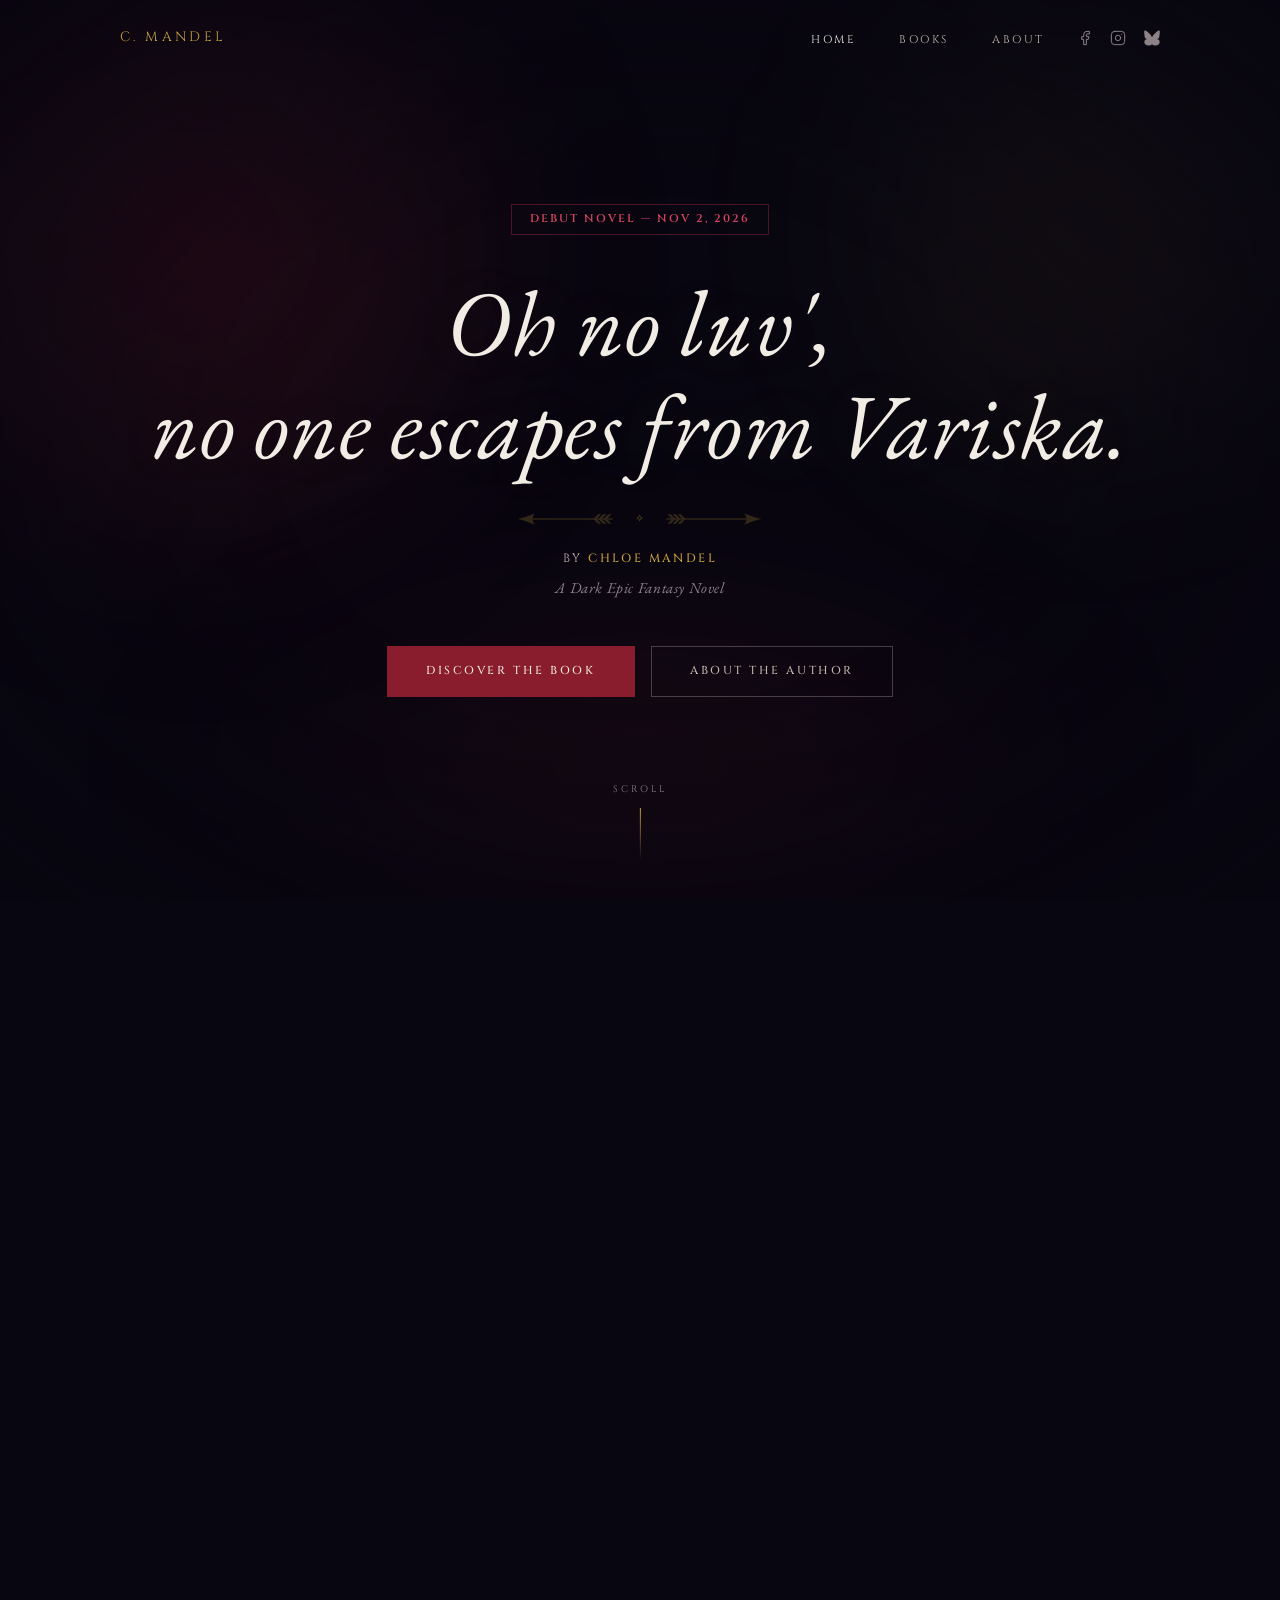
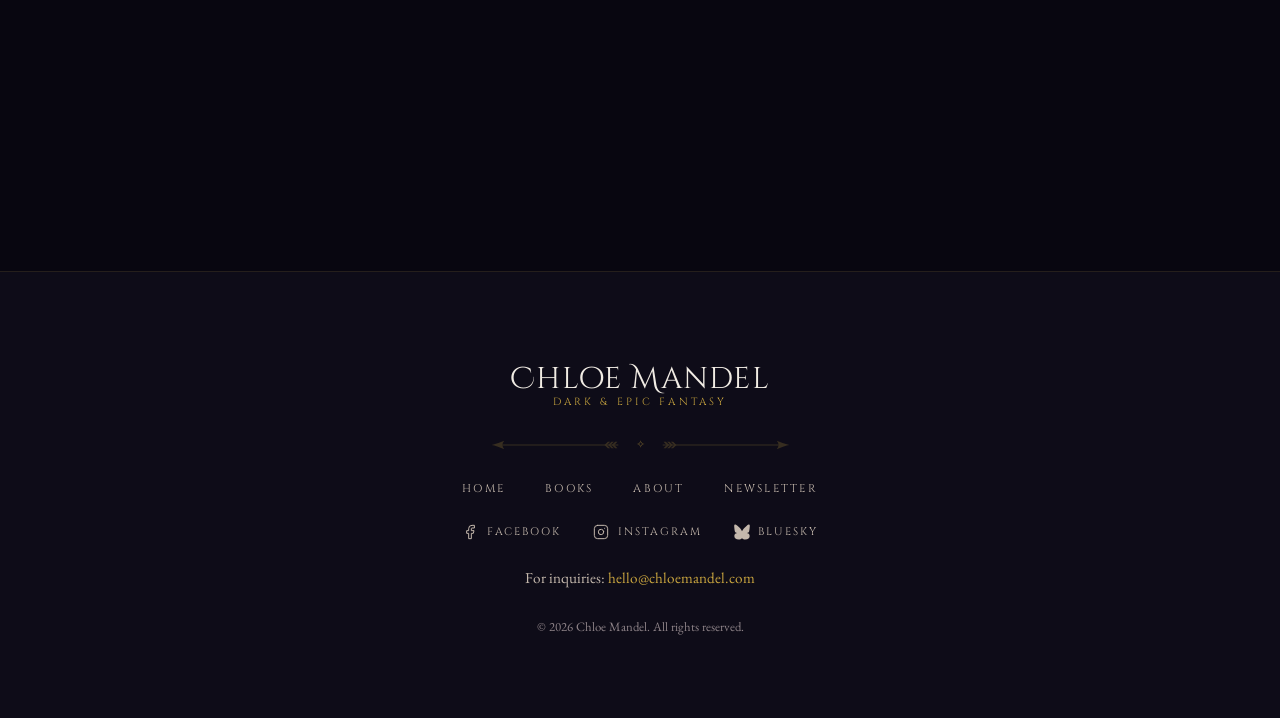
==== commit bd72fee9: "Add pre-order link" ====
--- a/index.html
+++ b/index.html
@@ -70,7 +70,13 @@
         },
         "description": "A simple escort mission. A cursed valley. A stranger he was never meant to protect — and now can't abandon.",
         "inLanguage": "en",
-        "datePublished": "2026-11-02"
+        "datePublished": "2026-11-02",
+        "offers": {
+          "@type": "Offer",
+          "url": "https://www.amazon.com/dp/PLACEHOLDER",
+          "availability": "https://schema.org/PreOrder",
+          "priceCurrency": "USD"
+        }
       },
       {
         "@type": "WebSite",
@@ -203,11 +209,13 @@
                 <!-- <div class="book-cover-frame"></div> -->
               </div>
             </div>
+            <!-- TODO: replace with the real Amazon pre-order link -->
+            <a href="https://mybook.to/curse-of-nohvan" class="btn btn--primary btn--sm" rel="noopener noreferrer">Pre-order on Amazon</a>
             <a href="#newsletter" class="btn btn--outline btn--sm">Get Chapter One Free</a>
           </div>
 
           <div class="book-spotlight-content">
-            <span class="book-badge">Nov 2, 2026</span>
+            <span class="book-badge">Pre-order Available &middot; Nov 2, 2026</span>
             <p class="book-series">Curse of Nohvan</p>
             <h3 class="book-title">Welcome to Variska</h3>
             <p class="book-genre">Dark Epic Fantasy</p>
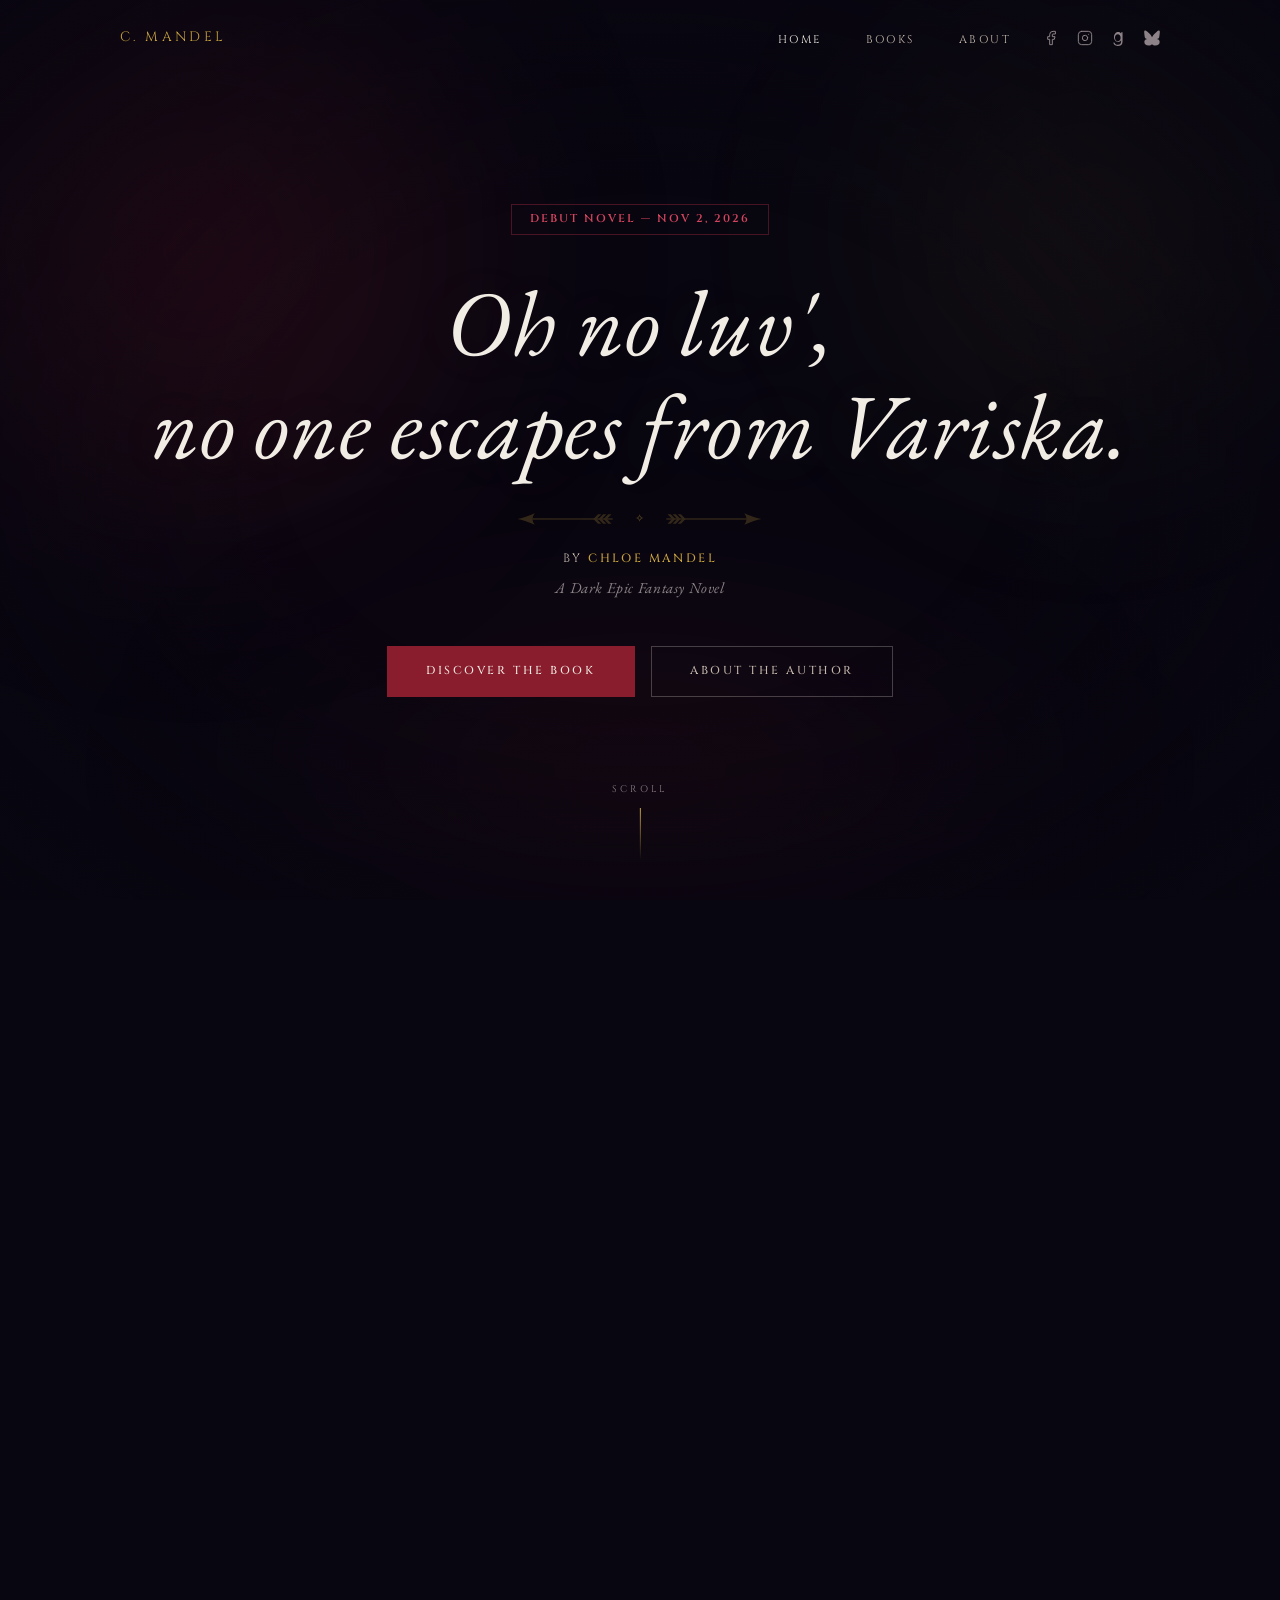
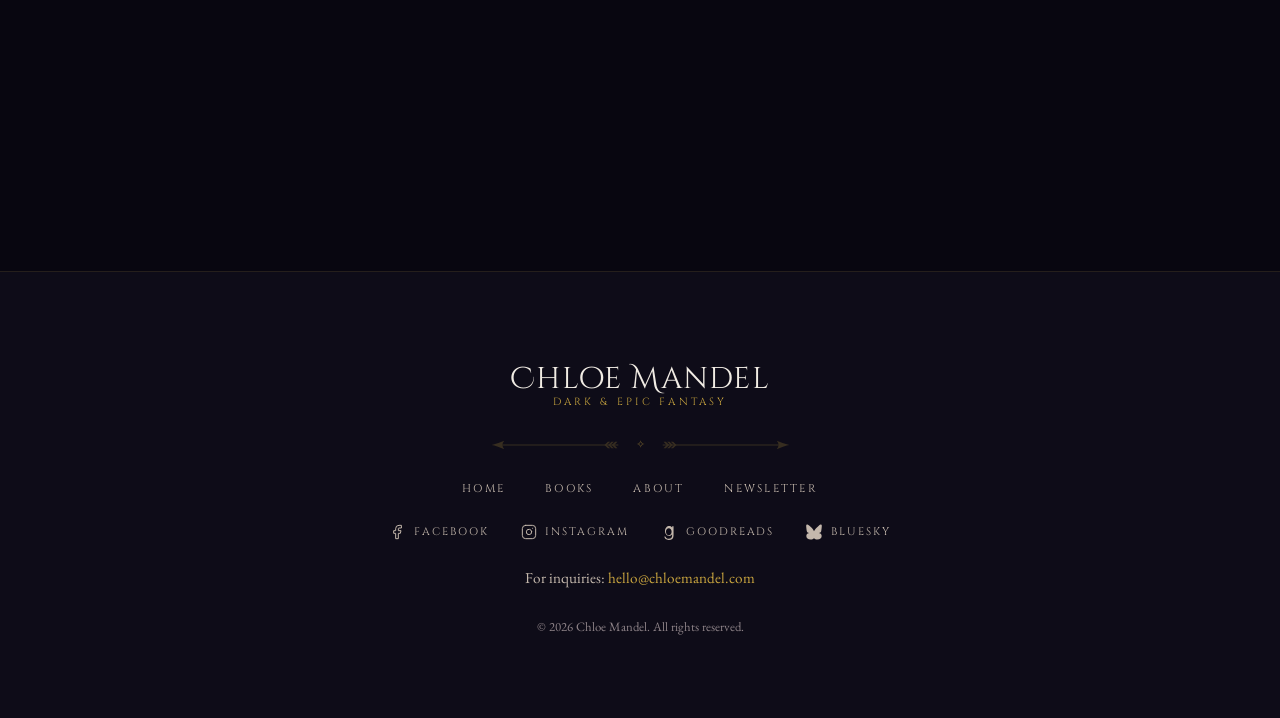
==== commit 327cad8e: "Add Goodreads profile" ====
--- a/index.html
+++ b/index.html
@@ -54,7 +54,8 @@
         "sameAs": [
           "https://www.instagram.com/chloemandelwrites",
           "https://bsky.app/profile/chloemandel.com",
-          "https://www.facebook.com/profile.php?id=61591605517457"
+          "https://www.facebook.com/chloemandelwrites",
+          "https://goodreads.com/chloemandel"
         ]
       },
       {
@@ -121,15 +122,15 @@
 
       <!-- SOCIAL NAV — uncomment per platform as accounts go live -->
       <div class="nav-social" aria-label="Social media">
-        <a href="https://www.facebook.com/profile.php?id=61591605517457" class="nav-social-link" aria-label="Facebook" rel="noopener noreferrer">
+        <a href="https://www.facebook.com/chloemandelwrites" class="nav-social-link" aria-label="Facebook" rel="noopener noreferrer">
           <svg width="16" height="16" viewBox="0 0 24 24" fill="none" stroke="currentColor" stroke-width="1.5" stroke-linecap="round" stroke-linejoin="round" aria-hidden="true"><path d="M18 2h-3a5 5 0 0 0-5 5v3H7v4h3v8h4v-8h3l1-4h-4V7a1 1 0 0 1 1-1h3z"/></svg>
         </a>
         <a href="https://www.instagram.com/chloemandelwrites" class="nav-social-link" aria-label="Instagram" rel="noopener noreferrer">
           <svg width="16" height="16" viewBox="0 0 24 24" fill="none" stroke="currentColor" stroke-width="1.5" stroke-linecap="round" stroke-linejoin="round" aria-hidden="true"><rect x="2" y="2" width="20" height="20" rx="5"/><path d="M16 11.37A4 4 0 1 1 12.63 8 4 4 0 0 1 16 11.37z"/><line x1="17.5" y1="6.5" x2="17.51" y2="6.5"/></svg>
         </a>
-        <!-- <a href="#" class="nav-social-link" aria-label="Goodreads" rel="noopener noreferrer">
+        <a href="https://goodreads.com/chloemandel" class="nav-social-link" aria-label="Goodreads" rel="noopener noreferrer">
           <svg width="16" height="16" viewBox="0 0 24 24" fill="currentColor" aria-hidden="true"><path d="M11.43 24c-3.608-.208-6.274-2.077-6.448-5.078l2.07.02c.285 2.099 2.287 3.324 4.7 3.237 3.271-.116 4.912-2.065 4.912-5.055v-1.639h-.063c-.889 1.565-2.38 2.507-4.26 2.507C8.87 18.007 6 14.89 6 10.573 6 6.157 8.854 3 12.486 3c1.892 0 3.34.864 4.226 2.383h.063V3.24h2.044v13.895C18.82 21.548 16.398 23.976 11.43 24zm.255-7.26c2.426 0 4.208-2.09 4.208-5.16 0-3.001-1.805-5.152-4.254-5.152-2.358 0-4.156 2.105-4.156 5.088 0 3.046 1.773 5.224 4.202 5.224z"/></svg>
-        </a>  -->
+        </a>
         <a href="https://bsky.app/profile/chloemandel.com" class="nav-social-link" aria-label="Bluesky" rel="noopener noreferrer">
           <svg width="16" height="16" viewBox="0 0 24 24" fill="currentColor" aria-hidden="true"><path d="M12 10.8c-1.087-2.114-4.046-6.053-6.798-7.995C3.566 1.266 1.773.473 1.204.687c-.583.226-.93.959-.93 1.815 0 1.858.67 7.62 1.076 8.753.58 1.63 1.88 2.085 3.065 2.085.166 0 .33-.008.492-.024-.949.114-1.8.384-2.485.833C1.293 14.85.5 16.12.5 17.93c0 3.16 2.427 5.24 6.57 5.24 1.89 0 3.643-.477 4.214-1.434a9.94 9.94 0 0 0 .716-.466 9.94 9.94 0 0 0 .716.466c.571.957 2.324 1.434 4.214 1.434 4.143 0 6.57-2.08 6.57-5.24 0-1.81-.793-3.08-1.922-3.763-.685-.449-1.537-.719-2.485-.833.162.016.326.024.492.024 1.185 0 2.484-.455 3.065-2.085.406-1.133 1.076-6.895 1.076-8.753 0-.856-.347-1.59-.93-1.815-.569-.214-2.362.579-4 2.118C16.046 4.747 13.087 8.686 12 10.8z"/></svg>
         </a>
@@ -325,7 +326,7 @@
 
         <!-- SOCIAL FOOTER — uncomment per platform as accounts go live -->
         <div class="footer-social" aria-label="Social media">
-          <a href="https://www.facebook.com/profile.php?id=61591605517457" class="footer-social-link" aria-label="Facebook" rel="noopener noreferrer">
+          <a href="https://www.facebook.com/chloemandelwrites" class="footer-social-link" aria-label="Facebook" rel="noopener noreferrer">
             <svg width="16" height="16" viewBox="0 0 24 24" fill="none" stroke="currentColor" stroke-width="1.5" stroke-linecap="round" stroke-linejoin="round" aria-hidden="true"><path d="M18 2h-3a5 5 0 0 0-5 5v3H7v4h3v8h4v-8h3l1-4h-4V7a1 1 0 0 1 1-1h3z"/></svg>
             <span>Facebook</span>
           </a>
@@ -333,10 +334,10 @@
             <svg width="16" height="16" viewBox="0 0 24 24" fill="none" stroke="currentColor" stroke-width="1.5" stroke-linecap="round" stroke-linejoin="round" aria-hidden="true"><rect x="2" y="2" width="20" height="20" rx="5"/><path d="M16 11.37A4 4 0 1 1 12.63 8 4 4 0 0 1 16 11.37z"/><line x1="17.5" y1="6.5" x2="17.51" y2="6.5"/></svg>
             <span>Instagram</span>
           </a>
-          <!-- <a href="#" class="footer-social-link" aria-label="Goodreads" rel="noopener noreferrer">
+          <a href="https://goodreads.com/chloemandel" class="footer-social-link" aria-label="Goodreads" rel="noopener noreferrer">
             <svg width="16" height="16" viewBox="0 0 24 24" fill="currentColor" aria-hidden="true"><path d="M11.43 24c-3.608-.208-6.274-2.077-6.448-5.078l2.07.02c.285 2.099 2.287 3.324 4.7 3.237 3.271-.116 4.912-2.065 4.912-5.055v-1.639h-.063c-.889 1.565-2.38 2.507-4.26 2.507C8.87 18.007 6 14.89 6 10.573 6 6.157 8.854 3 12.486 3c1.892 0 3.34.864 4.226 2.383h.063V3.24h2.044v13.895C18.82 21.548 16.398 23.976 11.43 24zm.255-7.26c2.426 0 4.208-2.09 4.208-5.16 0-3.001-1.805-5.152-4.254-5.152-2.358 0-4.156 2.105-4.156 5.088 0 3.046 1.773 5.224 4.202 5.224z"/></svg>
             <span>Goodreads</span>
-          </a> -->
+          </a>
           <a href="https://bsky.app/profile/chloemandel.com" class="footer-social-link" aria-label="Bluesky" rel="noopener noreferrer">
             <svg width="16" height="16" viewBox="0 0 24 24" fill="currentColor" aria-hidden="true"><path d="M12 10.8c-1.087-2.114-4.046-6.053-6.798-7.995C3.566 1.266 1.773.473 1.204.687c-.583.226-.93.959-.93 1.815 0 1.858.67 7.62 1.076 8.753.58 1.63 1.88 2.085 3.065 2.085.166 0 .33-.008.492-.024-.949.114-1.8.384-2.485.833C1.293 14.85.5 16.12.5 17.93c0 3.16 2.427 5.24 6.57 5.24 1.89 0 3.643-.477 4.214-1.434a9.94 9.94 0 0 0 .716-.466 9.94 9.94 0 0 0 .716.466c.571.957 2.324 1.434 4.214 1.434 4.143 0 6.57-2.08 6.57-5.24 0-1.81-.793-3.08-1.922-3.763-.685-.449-1.537-.719-2.485-.833.162.016.326.024.492.024 1.185 0 2.484-.455 3.065-2.085.406-1.133 1.076-6.895 1.076-8.753 0-.856-.347-1.59-.93-1.815-.569-.214-2.362.579-4 2.118C16.046 4.747 13.087 8.686 12 10.8z"/></svg>
             <span>Bluesky</span>
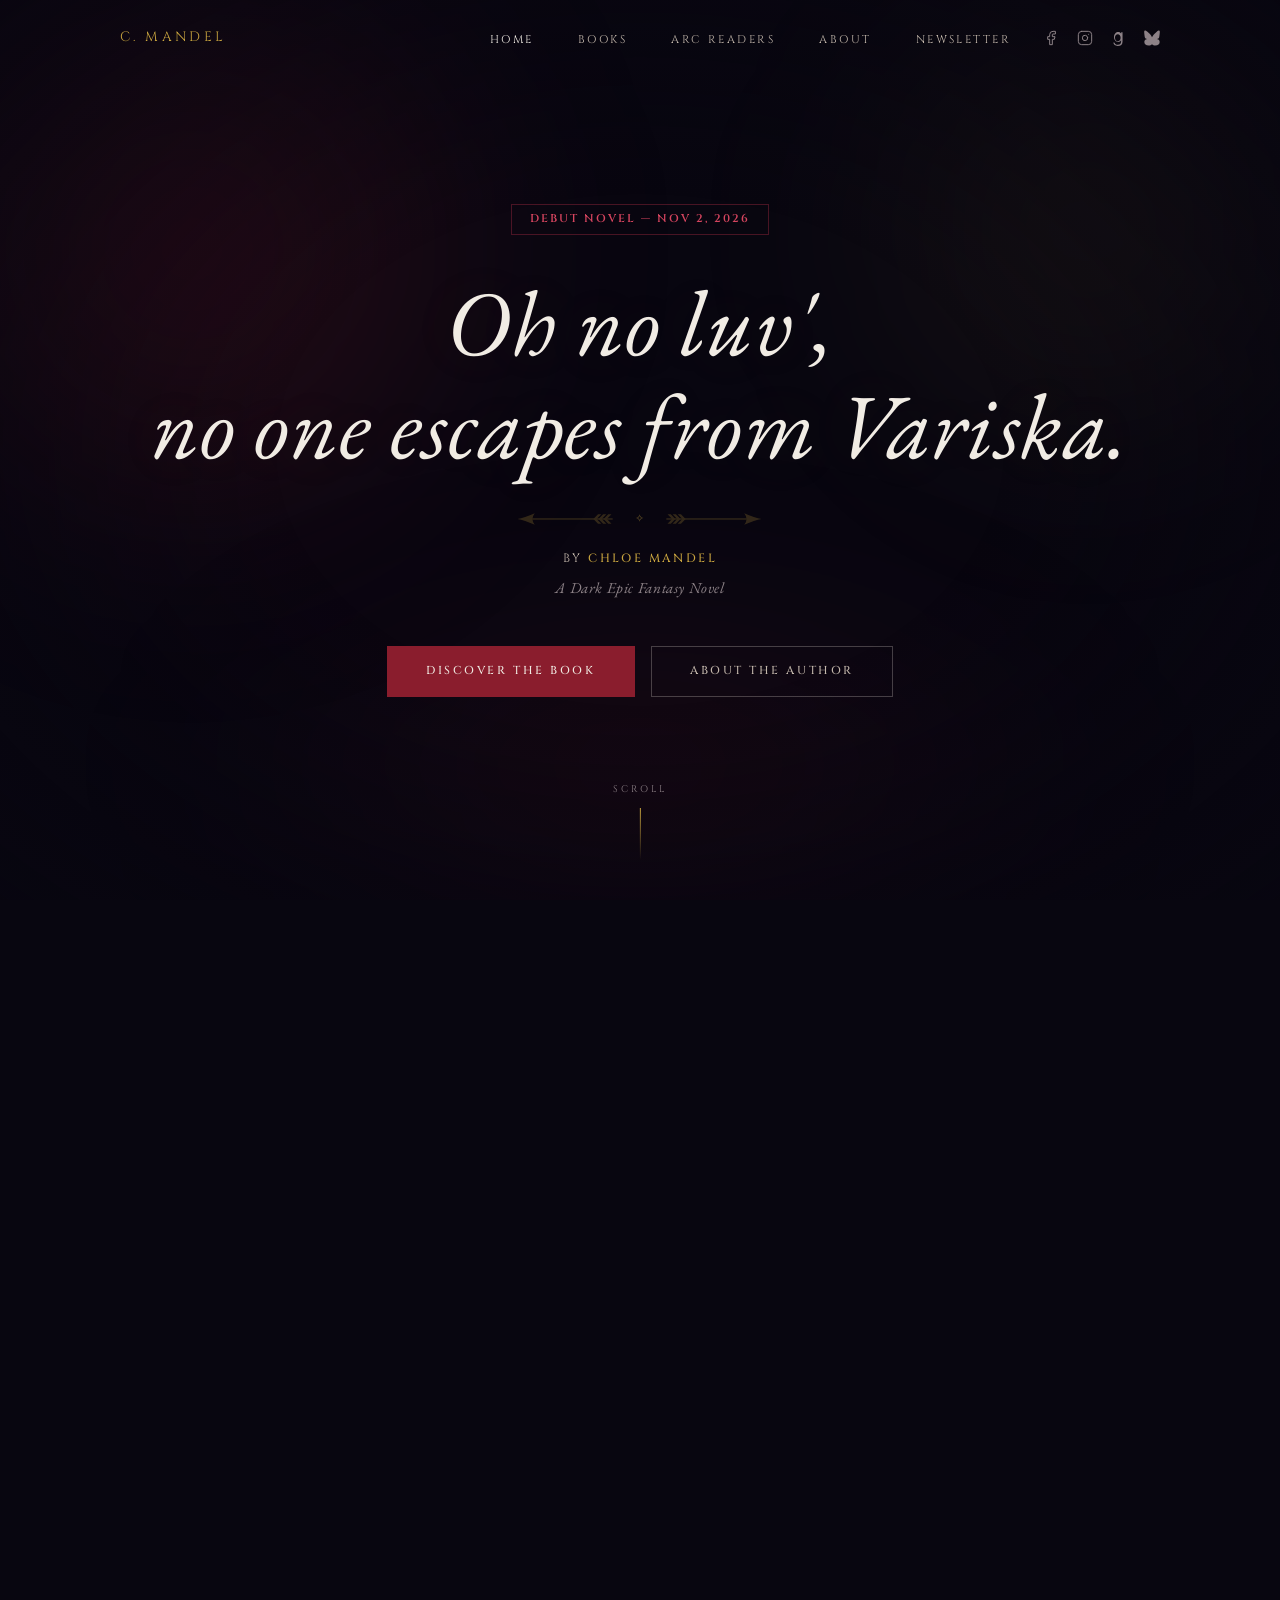
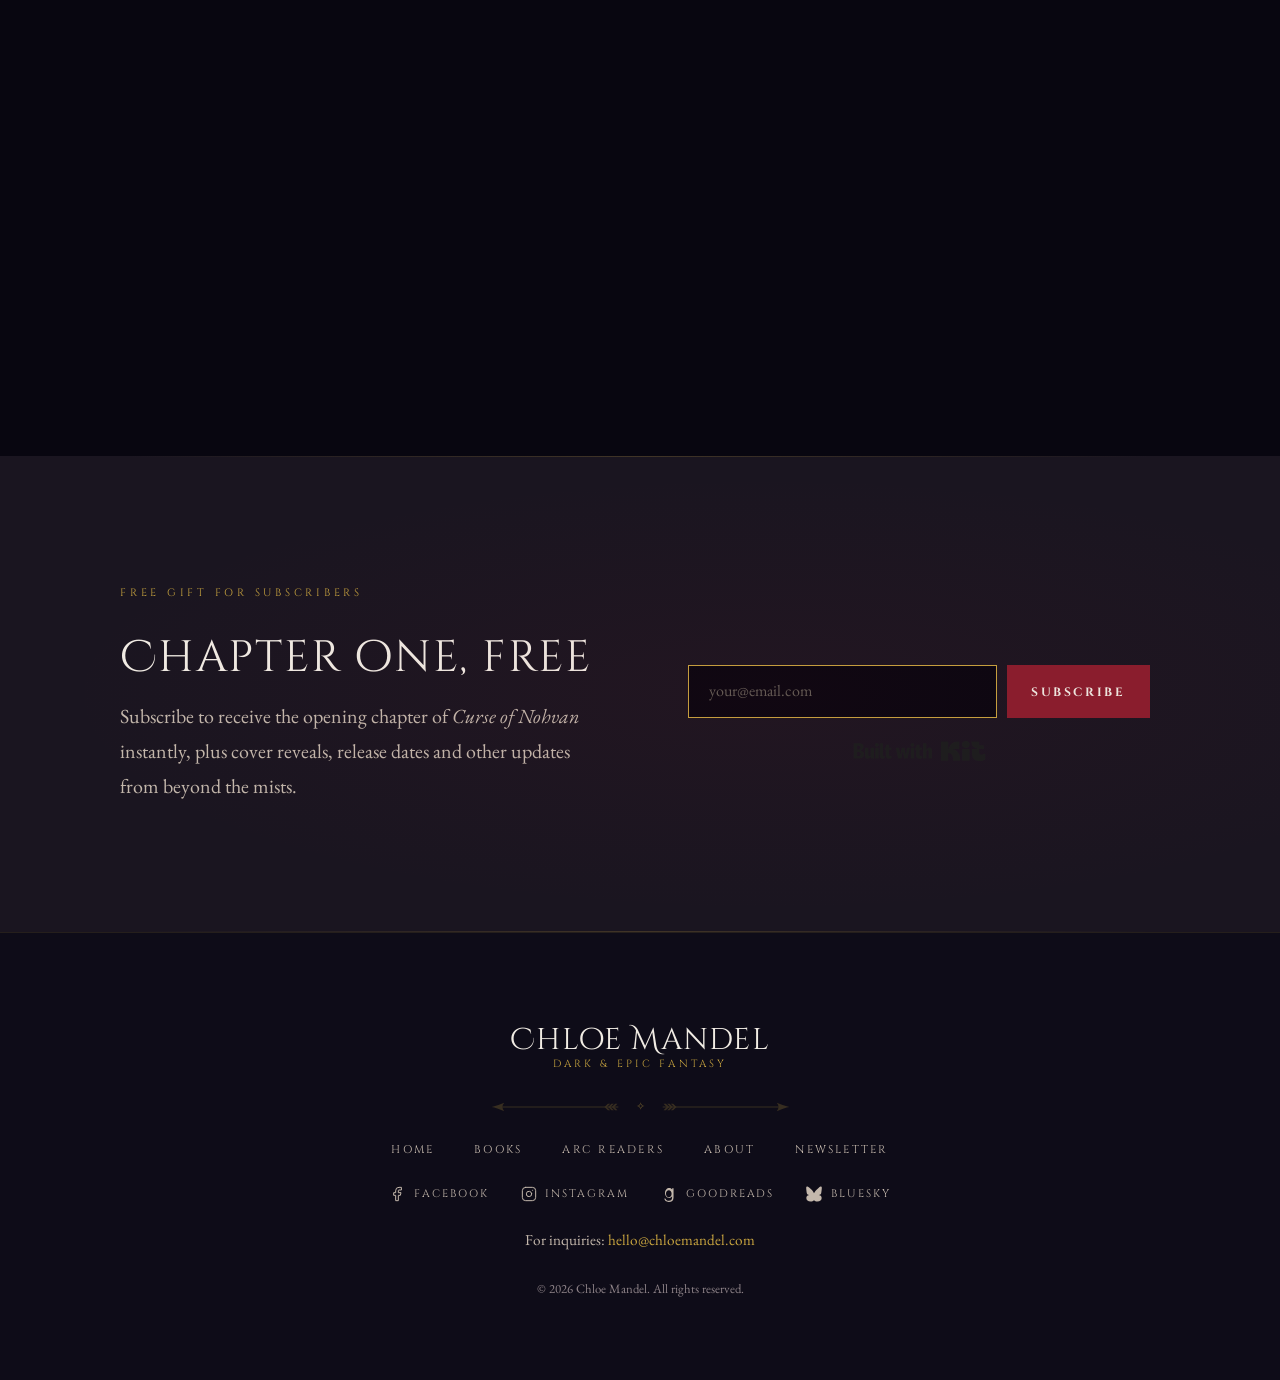
==== commit e8167e29: "Add ARC readers section" ====
--- a/index.html
+++ b/index.html
@@ -116,7 +116,9 @@
         <ul class="nav-links" id="nav-links">
           <li><a href="#home">Home</a></li>
           <li><a href="#books">Books</a></li>
+          <li><a href="#arc">ARC Readers</a></li>
           <li><a href="#about">About</a></li>
+          <li><a href="#newsletter">Newsletter</a></li>
         </ul>
       </nav>
 
@@ -237,6 +239,34 @@
     </section>
 
     <!-- ══════════════════════════════
+         ARC READERS
+    ══════════════════════════════ -->
+    <section id="arc" class="section section--arc fade-in">
+      <div class="container">
+
+        <header class="section-header">
+          <span class="section-eyebrow">Before It Releases</span>
+          <h2 class="section-title">Become an ARC Reader</h2>
+          <div class="section-rule" aria-hidden="true">
+            <svg class="rule-arrow rule-arrow--left" xmlns="http://www.w3.org/2000/svg" viewBox="0 0 430 60"><rect x="74" y="27" width="346" height="6" fill="currentColor"/><polygon points="415,10 401,10 381,30 401,50 415,50 395,30" fill="currentColor"/><polygon points="393,10 379,10 359,30 379,50 393,50 373,30" fill="currentColor"/><polygon points="371,10 357,10 337,30 357,50 371,50 351,30" fill="currentColor"/><path d="M 85,5 Q 40,25 10,30 Q 40,35 85,55 Q 65,30 85,5 Z" fill="currentColor"/></svg>
+            <span class="rule-glyph">✧</span>
+            <svg class="rule-arrow rule-arrow--right" xmlns="http://www.w3.org/2000/svg" viewBox="0 0 430 60"><rect x="10" y="27" width="346" height="6" fill="currentColor"/><polygon points="15,10 29,10 49,30 29,50 15,50 35,30" fill="currentColor"/><polygon points="37,10 51,10 71,30 51,50 37,50 57,30" fill="currentColor"/><polygon points="59,10 73,10 93,30 73,50 59,50 79,30" fill="currentColor"/><path d="M 345,5 Q 390,25 420,30 Q 390,35 345,55 Q 365,30 345,5 Z" fill="currentColor"/></svg>
+          </div>
+        </header>
+
+        <div class="arc-content">
+          <p class="arc-desc">
+            Want an early look at <em>Welcome to Variska</em>?
+            <br>I'm putting together a small ARC (Advance Reader Copy) team.
+            <br>Full details are in the sign-up form below.
+          </p>
+          <a href="https://forms.gle/Qq1GXD6tk7TqrVHv5" class="btn btn--primary" target="_blank" rel="noopener noreferrer">Join the Team</a>
+        </div>
+
+      </div>
+    </section>
+
+    <!-- ══════════════════════════════
          ABOUT
     ══════════════════════════════ -->
     <section id="about" class="section section--about fade-in">
@@ -320,6 +350,7 @@
         <nav class="footer-nav" aria-label="Footer navigation">
           <a href="#home">Home</a>
           <a href="#books">Books</a>
+          <a href="#arc">ARC Readers</a>
           <a href="#about">About</a>
           <a href="#newsletter">Newsletter</a>
         </nav>
--- a/css/style.css
+++ b/css/style.css
@@ -11,6 +11,7 @@
   --dur-fast:    0.2s;
   --dur-med:     0.35s;
   --dur-slow:    0.6s;
+  --body-copy-size: clamp(1.25rem, 1vw, 1.50rem);
 }
 
 /* ─── RESET ──────────────────────────────────────────────── */
@@ -720,7 +721,7 @@
 
 .book-hook {
   color: var(--text-dim);
-  font-size: clamp(1.25rem, 1vw, 1.50rem);
+  font-size: var(--body-copy-size);
   line-height: 1.65;
   margin-top: 0.25rem;
 }
@@ -736,7 +737,7 @@
 
 .book-blurb p {
   color: var(--text-dim);
-  font-size: clamp(1.25rem, 1vw, 1.50rem);
+  font-size: var(--body-copy-size);
   line-height: 1.7;
   text-align: justify;
 }
@@ -845,7 +846,7 @@
 
 .about-bio p {
   color: var(--text-dim);
-  font-size: clamp(1.25rem, 1vw, 1.50rem);
+  font-size: var(--body-copy-size);
   text-align: justify;
 }
 
@@ -860,6 +861,24 @@
   font-size: clamp(1rem, 1.8vw, 1.2rem);
   color: var(--text-dim);
   line-height: 1.6;
+}
+
+/* ─── ARC READERS ────────────────────────────────────────── */
+
+.arc-content {
+  max-width: 640px;
+  margin: 0 auto;
+  text-align: center;
+  display: flex;
+  flex-direction: column;
+  align-items: center;
+  gap: 1.75rem;
+}
+
+.arc-desc {
+  color: var(--text-dim);
+  font-size: var(--body-copy-size);
+  line-height: 1.75;
 }
 
 /* ─── NEWSLETTER ─────────────────────────────────────────── */
@@ -925,7 +944,7 @@
 
 .newsletter-desc {
   color: var(--text-dim);
-  font-size: clamp(1.15rem, 1.4vw, 1.20rem);
+  font-size: var(--body-copy-size);
   line-height: 1.75;
 }
 
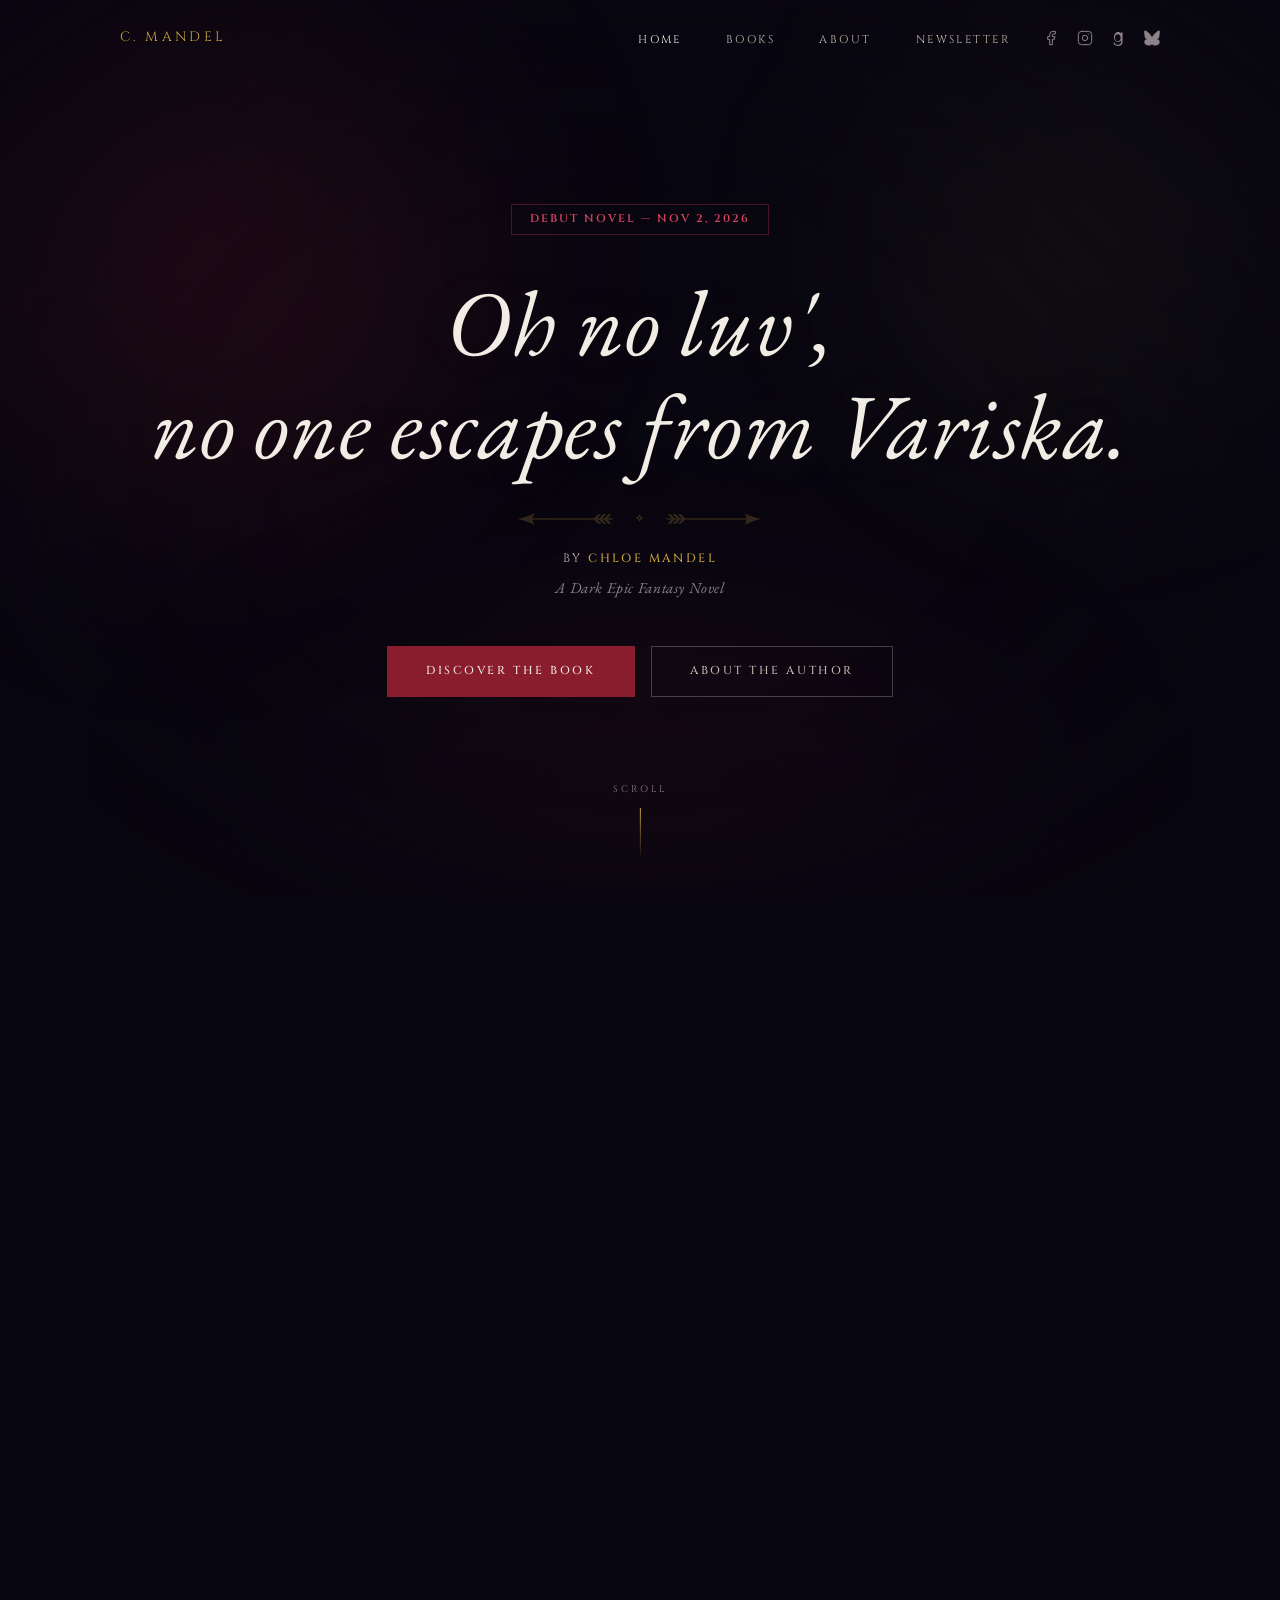
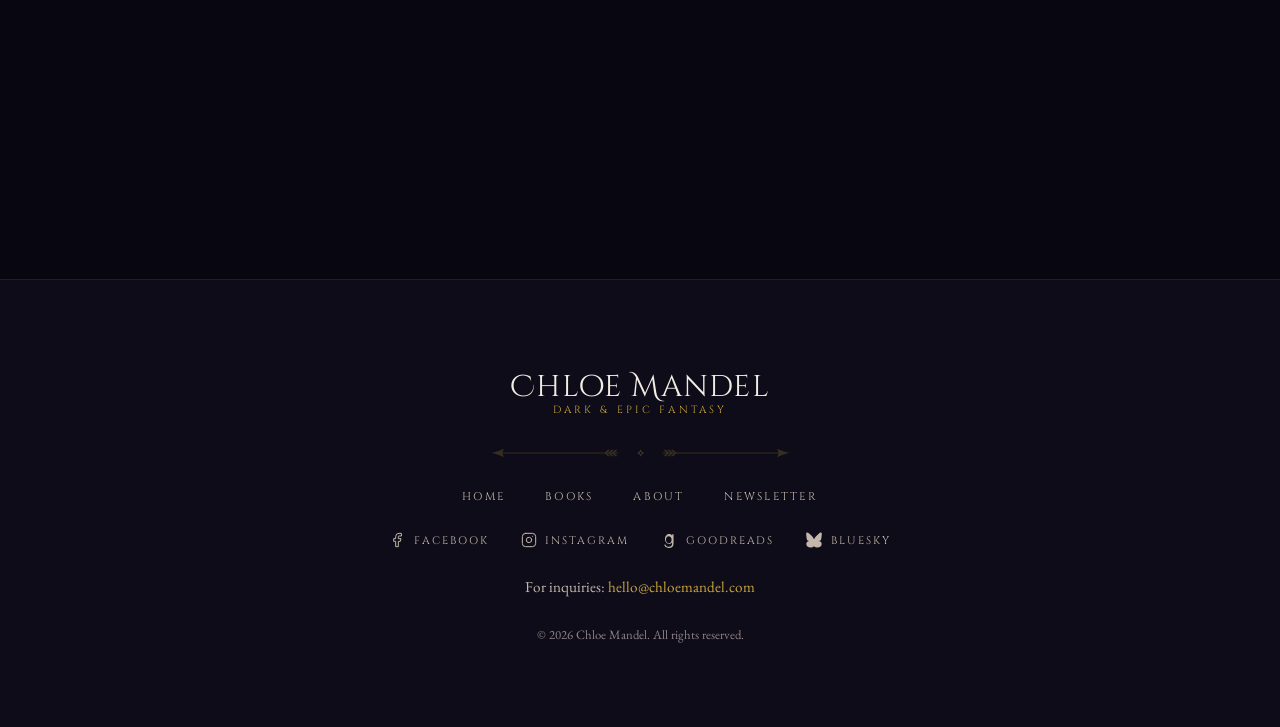
==== commit 51d90b90: "Comment out ARC section" ====
--- a/index.html
+++ b/index.html
@@ -116,7 +116,7 @@
         <ul class="nav-links" id="nav-links">
           <li><a href="#home">Home</a></li>
           <li><a href="#books">Books</a></li>
-          <li><a href="#arc">ARC Readers</a></li>
+          <!-- <li><a href="#arc">ARC Readers</a></li> -->  <!-- ARC paused until book 2 -->
           <li><a href="#about">About</a></li>
           <li><a href="#newsletter">Newsletter</a></li>
         </ul>
@@ -241,6 +241,7 @@
     <!-- ══════════════════════════════
          ARC READERS
     ══════════════════════════════ -->
+    <!-- ARC paused until book 2: uncomment this section and the two ARC nav links (header + footer) to re-enable
     <section id="arc" class="section section--arc fade-in">
       <div class="container">
 
@@ -265,6 +266,7 @@
 
       </div>
     </section>
+    -->
 
     <!-- ══════════════════════════════
          ABOUT
@@ -350,7 +352,7 @@
         <nav class="footer-nav" aria-label="Footer navigation">
           <a href="#home">Home</a>
           <a href="#books">Books</a>
-          <a href="#arc">ARC Readers</a>
+          <!-- <a href="#arc">ARC Readers</a> -->
           <a href="#about">About</a>
           <a href="#newsletter">Newsletter</a>
         </nav>
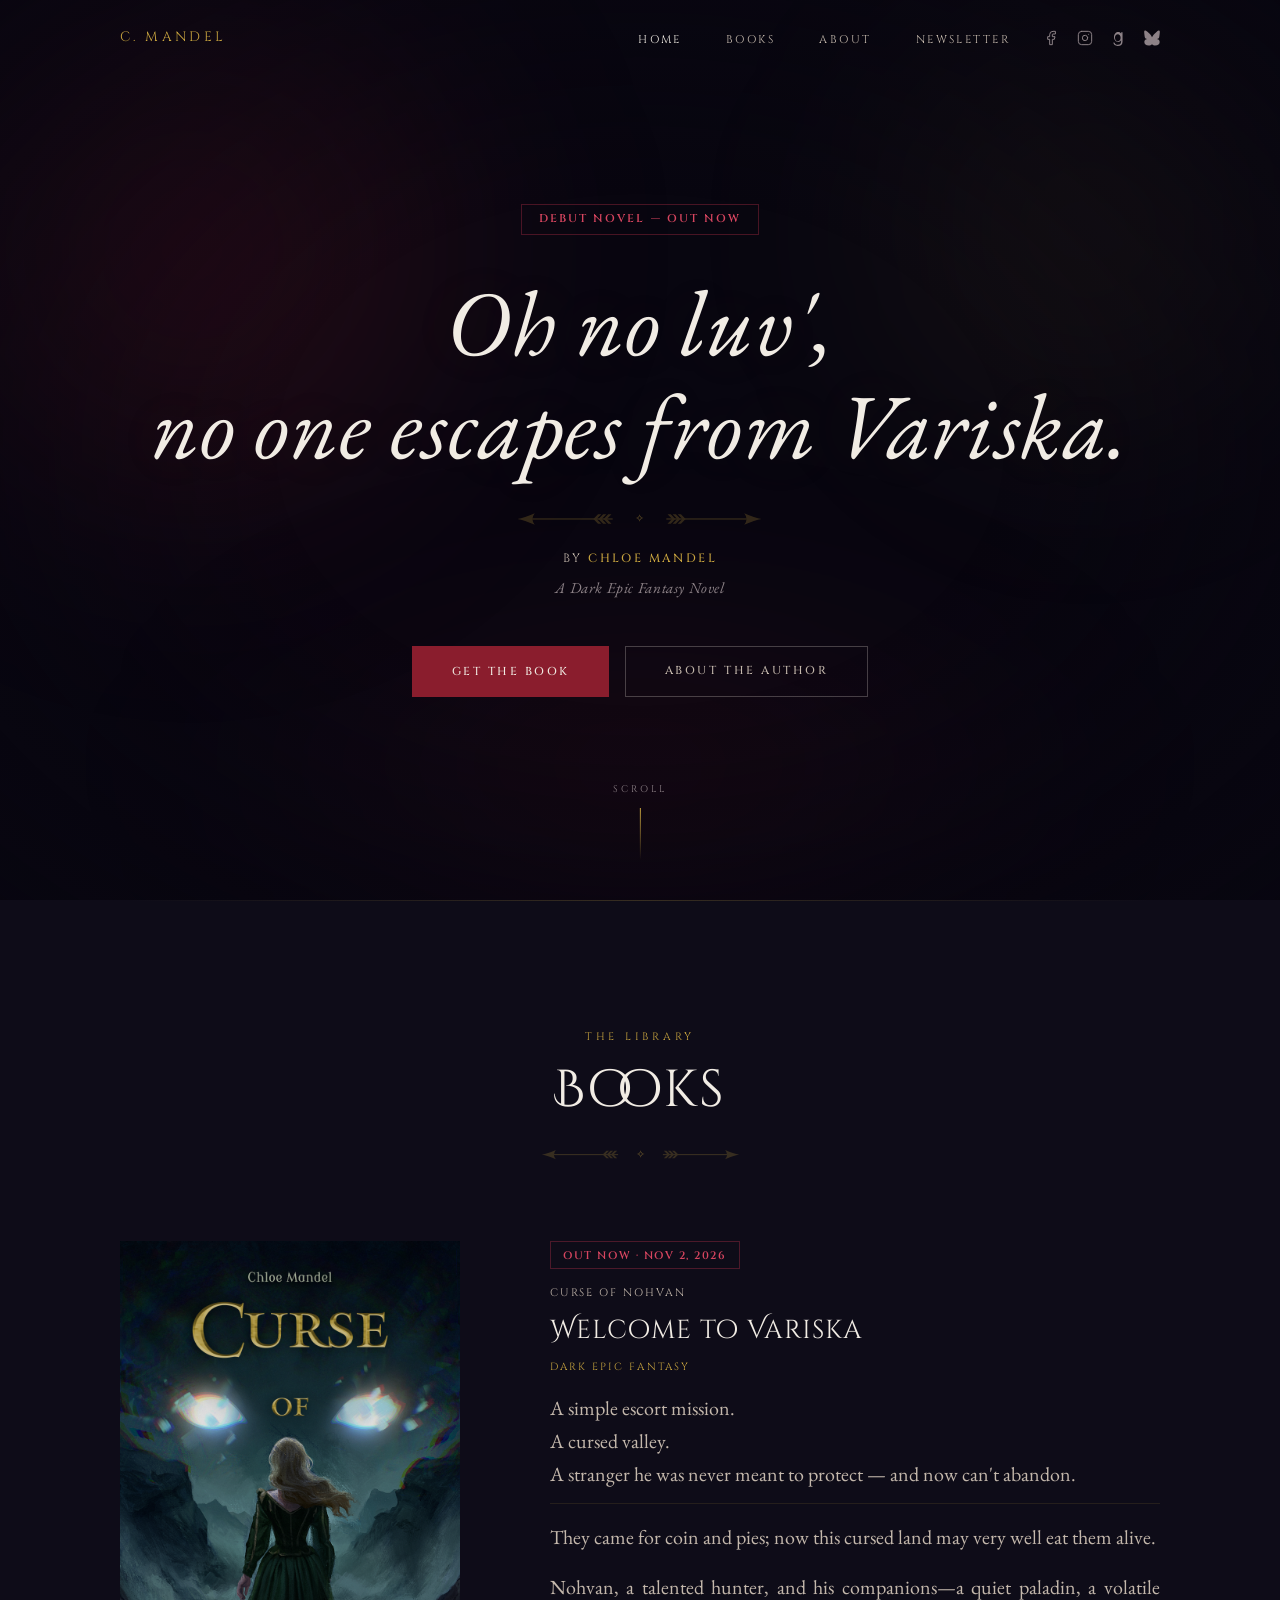
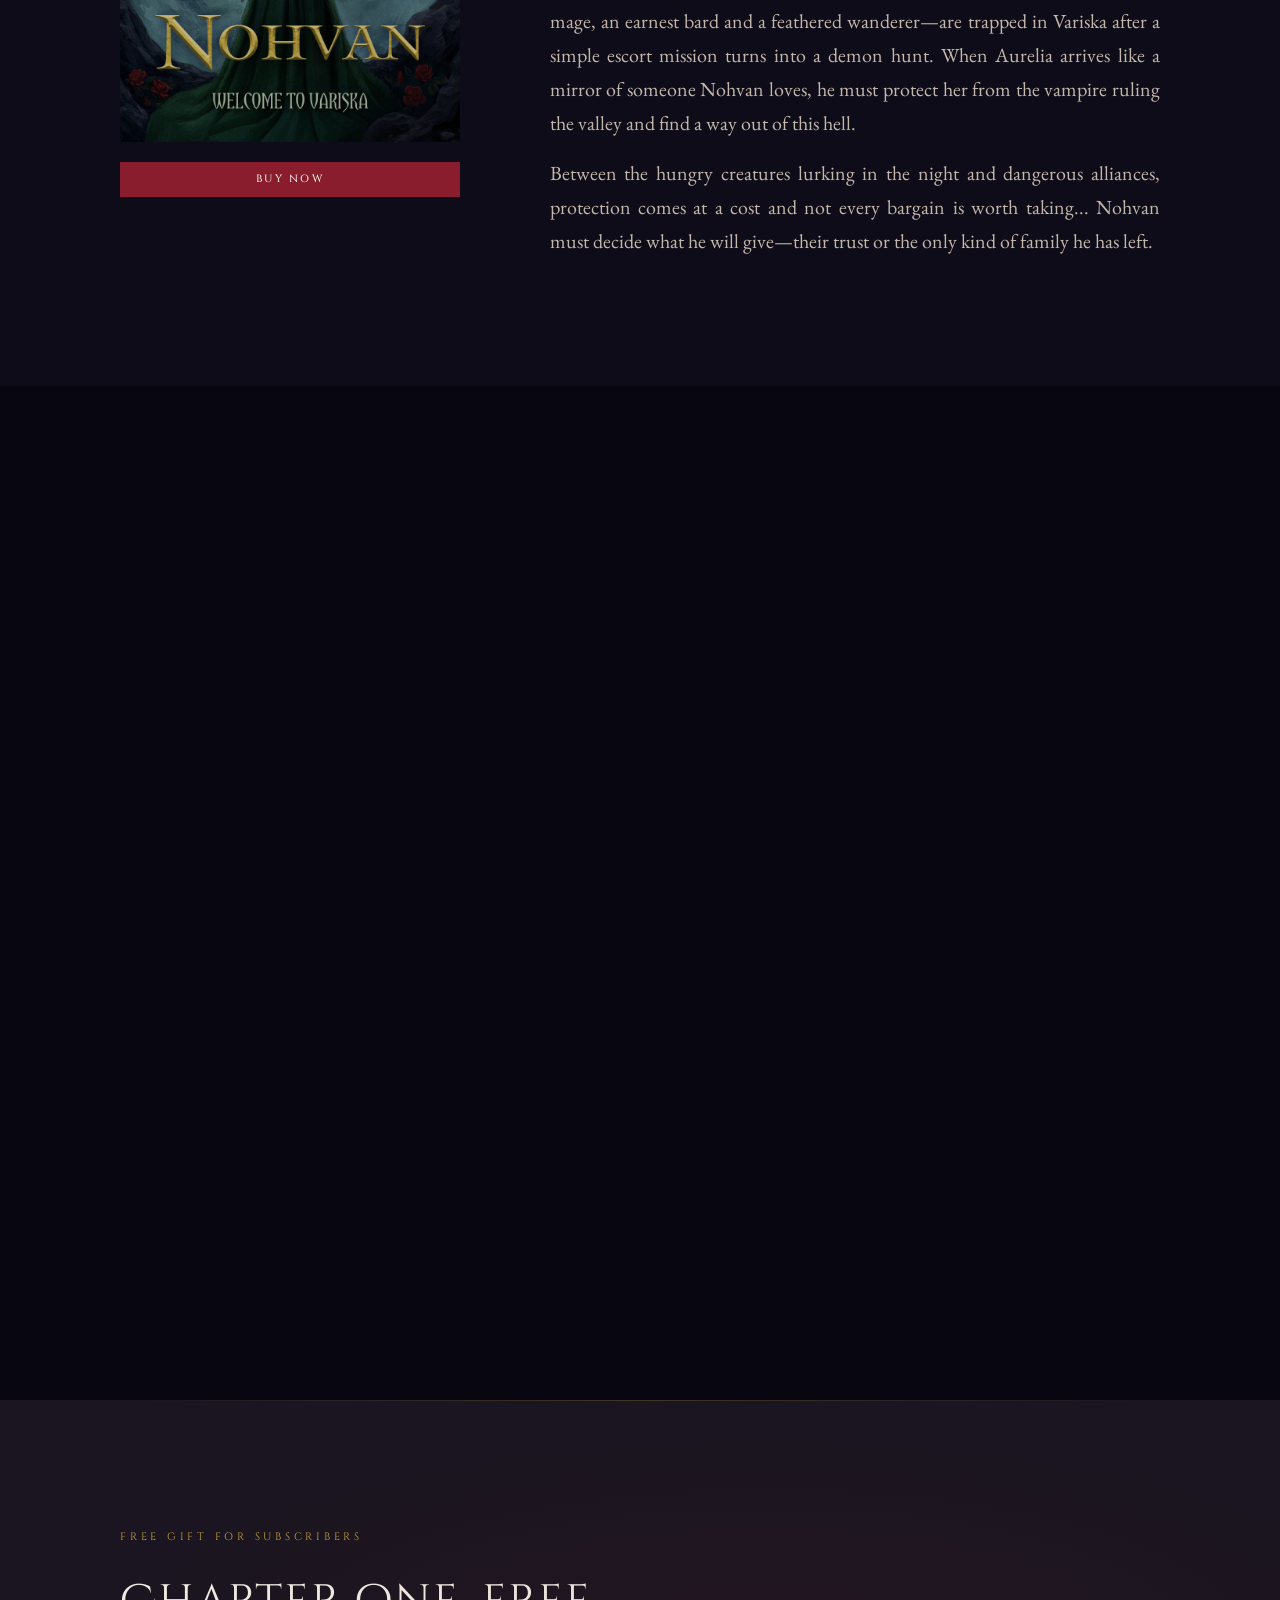
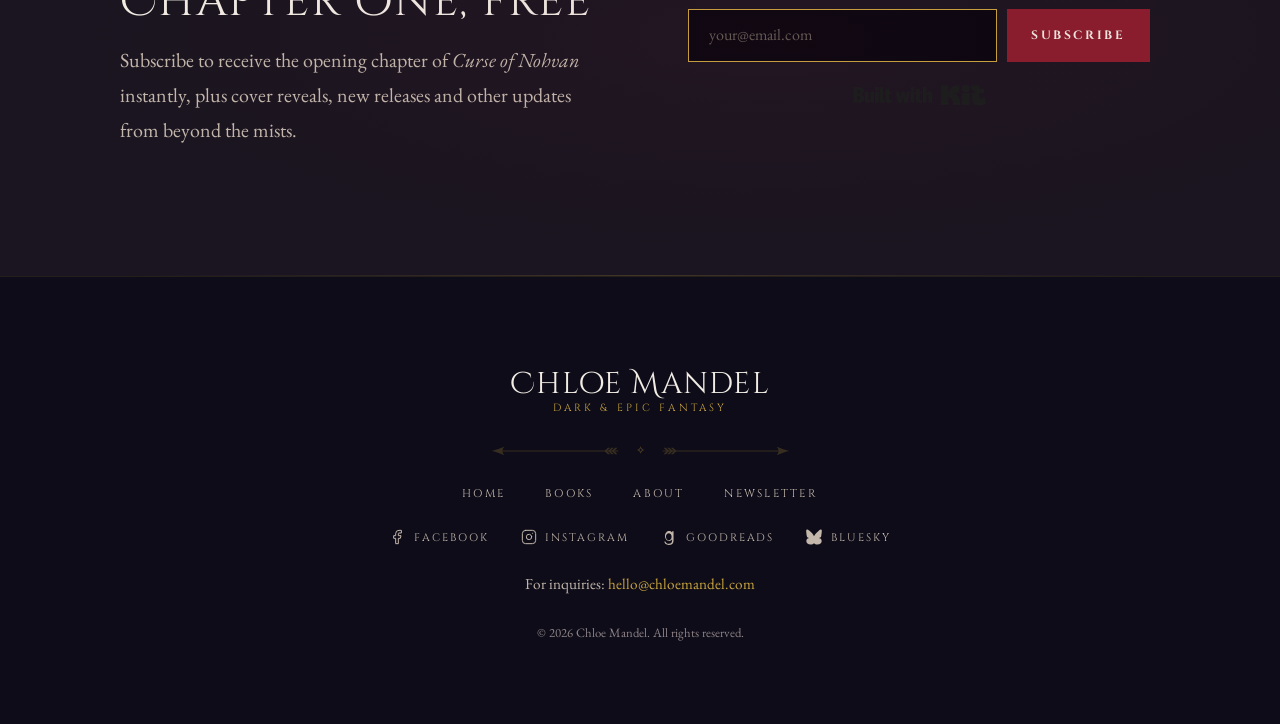
==== commit d455d753: "Update release and links" ====
--- a/index.html
+++ b/index.html
@@ -6,7 +6,7 @@
 
   <!-- ── Primary meta ───────────────────────────────────────── -->
   <title>Chloe Mandel — Dark Epic Fantasy Author</title>
-  <meta name="description" content="Chloe Mandel writes dark and epic fantasy. Debut novel Curse of Nohvan releases November 2, 2026.">
+  <meta name="description" content="Chloe Mandel writes dark and epic fantasy. Debut novel Curse of Nohvan is out now.">
   <meta name="author" content="Chloe Mandel">
   <meta name="theme-color" content="#c9a53f" />
   <link rel="manifest" href="/manifest.json">
@@ -22,19 +22,19 @@
   <meta property="og:type"        content="website">
   <meta property="og:site_name"   content="Chloe Mandel">
   <meta property="og:title"       content="Chloe Mandel — Dark Epic Fantasy Author">
-  <meta property="og:description" content="Welcome to the dark epic fantasy worlds of Chloe Mandel. Step into a cursed valley and discover her upcoming debut novel, Curse of Nohvan.">
+  <meta property="og:description" content="Welcome to the dark epic fantasy worlds of Chloe Mandel. Step into a cursed valley and discover her debut novel, Curse of Nohvan, out now.">
   <meta property="og:url"         content="https://chloemandel.com">
   <meta property="og:image"        content="https://chloemandel.com/images/og-image.jpg">
   <meta property="og:image:width"  content="1200">
   <meta property="og:image:height" content="630">
   <meta property="og:image:type"   content="image/jpeg">
-  <meta property="og:image:alt" content="Dark epic fantasy teaser graphic for Chloe Mandel's upcoming debut novel, Curse of Nohvan, featuring the quote "Oh no luv', no one escapes from Variska."" />
+  <meta property="og:image:alt" content="Dark epic fantasy teaser graphic for Chloe Mandel's debut novel, Curse of Nohvan, featuring the quote "Oh no luv', no one escapes from Variska."" />
   <meta property="og:locale" content="en_GB" />
 
   <!-- ── Twitter / X Card (also used by Bluesky for previews) ─ -->
   <meta name="twitter:card"        content="summary_large_image">
   <meta name="twitter:title"       content="Chloe Mandel — Dark Epic Fantasy Author">
-  <meta name="twitter:description" content="Chloe Mandel writes dark and epic fantasy. Debut novel releases November 2, 2026.">
+  <meta name="twitter:description" content="Chloe Mandel writes dark and epic fantasy. Debut novel Curse of Nohvan is out now.">
   <meta name="twitter:image"       content="https://chloemandel.com/images/og-image.jpg">
 
   <!-- ── Canonical ────────────────────────────────────────────── -->
@@ -72,19 +72,21 @@
         "description": "A simple escort mission. A cursed valley. A stranger he was never meant to protect — and now can't abandon.",
         "inLanguage": "en",
         "datePublished": "2026-11-02",
-        "offers": {
-          "@type": "Offer",
-          "url": "https://www.amazon.com/dp/PLACEHOLDER",
-          "availability": "https://schema.org/PreOrder",
-          "priceCurrency": "USD"
-        }
+        "offers": [
+          { "@type": "Offer", "name": "Ebook on Amazon", "url": "https://mybook.to/curse-of-nohvan", "availability": "https://schema.org/InStock", "price": "4.99", "priceCurrency": "USD" },
+          { "@type": "Offer", "name": "Ebook on Kobo", "url": "https://www.kobo.com/gb/en/ebook/curse-of-nohvan", "availability": "https://schema.org/InStock", "price": "4.99", "priceCurrency": "GBP" },
+          { "@type": "Offer", "name": "Ebook on Google Play", "url": "https://play.google.com/store/books/details?id=YDoiEgAAQBAJ", "availability": "https://schema.org/InStock", "price": "4.99", "priceCurrency": "USD" },
+          { "@type": "Offer", "name": "Paperback on Amazon", "url": "https://mybook.to/curse-of-nohvan-paper", "availability": "https://schema.org/InStock", "price": "19.99", "priceCurrency": "USD" },
+          { "@type": "Offer", "name": "Paperback on Barnes & Noble", "url": "https://www.barnesandnoble.com/w/curse-of-nohvan-chloe-mandel/1151806192", "availability": "https://schema.org/InStock", "price": "19.99", "priceCurrency": "USD" },
+          { "@type": "Offer", "name": "Paperback on Waterstones", "url": "https://www.waterstones.com/book/curse-of-nohvan/chloe-mandel/9781066966714", "availability": "https://schema.org/InStock", "price": "12.99", "priceCurrency": "GBP" }
+        ]
       },
       {
         "@type": "WebSite",
         "@id": "https://chloemandel.com/#website",
         "name": "Chloe Mandel",
         "url": "https://chloemandel.com",
-        "description": "Chloe Mandel writes dark and epic fantasy. Debut novel Curse of Nohvan releases November 2, 2026.",
+        "description": "Chloe Mandel writes dark and epic fantasy. Debut novel Curse of Nohvan is out now.",
         "author": { "@id": "https://chloemandel.com/#author" }
       }
     ]
@@ -160,7 +162,7 @@
       </div>
 
       <div class="hero-content">
-        <span class="hero-label">Debut Novel &mdash; Nov 2, 2026</span>
+        <span class="hero-label">Debut Novel &mdash; Out Now</span>
 
         <h1 class="hero-hook">
           Oh no luv',<br>no one escapes from Variska.
@@ -176,7 +178,7 @@
         <p class="hero-genre">A Dark Epic Fantasy Novel</p>
 
         <div class="hero-actions">
-          <a href="#books" class="btn btn--primary">Discover the Book</a>
+          <button type="button" class="btn btn--primary" data-buy-open>Get the Book</button>
           <a href="#about" class="btn btn--ghost">About the Author</a>
         </div>
       </div>
@@ -212,13 +214,11 @@
                 <!-- <div class="book-cover-frame"></div> -->
               </div>
             </div>
-            <!-- TODO: replace with the real Amazon pre-order link -->
-            <a href="https://mybook.to/curse-of-nohvan" class="btn btn--primary btn--sm" rel="noopener noreferrer">Pre-order on Amazon</a>
-            <a href="#newsletter" class="btn btn--outline btn--sm">Get Chapter One Free</a>
+            <button type="button" class="btn btn--primary btn--sm" data-buy-open>Buy Now</button>
           </div>
 
           <div class="book-spotlight-content">
-            <span class="book-badge">Pre-order Available &middot; Nov 2, 2026</span>
+            <span class="book-badge">Out Now &middot; Nov 2, 2026</span>
             <p class="book-series">Curse of Nohvan</p>
             <h3 class="book-title">Welcome to Variska</h3>
             <p class="book-genre">Dark Epic Fantasy</p>
@@ -323,7 +323,7 @@
             <span class="section-eyebrow">Free gift for subscribers</span>
             <h2 class="newsletter-title">Chapter one, free</h2>
             <p class="newsletter-desc">
-              Subscribe to receive the opening chapter of <em>Curse of Nohvan</em> instantly, plus cover reveals, release dates and other updates from beyond the mists.
+              Subscribe to receive the opening chapter of <em>Curse of Nohvan</em> instantly, plus cover reveals, new releases and other updates from beyond the mists.
             </p>
           </div>
           
@@ -387,6 +387,25 @@
     </div>
   </footer>
 
+  <dialog class="buy-dialog" id="buy-dialog" aria-labelledby="buy-dialog-title">
+    <button type="button" class="buy-dialog-close" data-buy-close aria-label="Close">&times;</button>
+    <h2 class="buy-dialog-title" id="buy-dialog-title">Get <em>Welcome to Variska</em></h2>
+
+    <p class="buy-dialog-label">Ebook</p>
+    <ul class="buy-dialog-list">
+      <li><a href="https://mybook.to/curse-of-nohvan" class="buy-link" rel="noopener noreferrer">Amazon</a></li>
+      <li><a href="https://www.kobo.com/gb/en/ebook/curse-of-nohvan" class="buy-link" rel="noopener noreferrer">Kobo</a></li>
+      <li><a href="https://play.google.com/store/books/details?id=YDoiEgAAQBAJ" class="buy-link" rel="noopener noreferrer">Google Play</a></li>
+    </ul>
+
+    <p class="buy-dialog-label">Paperback</p>
+    <ul class="buy-dialog-list">
+      <li><a href="https://mybook.to/curse-of-nohvan-paper" class="buy-link" rel="noopener noreferrer">Amazon</a></li>
+      <li><a href="https://www.barnesandnoble.com/w/curse-of-nohvan-chloe-mandel/1151806192" class="buy-link" rel="noopener noreferrer">Barnes &amp; Noble</a></li>
+      <li><a href="https://www.waterstones.com/book/curse-of-nohvan/chloe-mandel/9781066966714" class="buy-link" rel="noopener noreferrer">Waterstones</a></li>
+    </ul>
+  </dialog>
+
   <script src="js/main.js"></script>
 </body>
 </html>
--- a/css/style.css
+++ b/css/style.css
@@ -540,6 +540,78 @@
 .book-spotlight-cover .btn {
   width: 100%;
   margin-top: 1.25rem;
+}
+
+/* ─── BUY DIALOG ─────────────────────────────────────────── */
+
+.buy-dialog {
+  margin: auto;
+  width: min(92vw, 26rem);
+  padding: 2.5rem 2rem 2rem;
+  background: var(--bg-surface);
+  color: var(--text);
+  border: 1px solid var(--border-subtle);
+  text-align: center;
+}
+
+.buy-dialog::backdrop {
+  background: var(--bg-void-a92);
+}
+
+.buy-dialog-close {
+  position: absolute;
+  top: 0.5rem;
+  right: 0.75rem;
+  background: none;
+  border: 0;
+  color: var(--text-dim);
+  font-size: 1.75rem;
+  line-height: 1;
+  cursor: pointer;
+}
+
+.buy-dialog-close:hover { color: var(--text); }
+
+.buy-dialog-title {
+  font-family: var(--font-heading);
+  font-size: 1.1rem;
+  font-weight: 500;
+  margin-bottom: 1.5rem;
+}
+
+.buy-dialog-label {
+  font-family: var(--font-heading);
+  font-size: 0.62rem;
+  letter-spacing: 0.3em;
+  text-transform: uppercase;
+  color: var(--gold);
+  margin: 1.25rem 0 0.6rem;
+}
+
+.buy-dialog-list {
+  list-style: none;
+  display: grid;
+  gap: 0.6rem;
+}
+
+.buy-link {
+  display: block;
+  padding: 0.8rem 1rem;
+  font-family: var(--font-heading);
+  font-size: 0.72rem;
+  letter-spacing: 0.22em;
+  text-transform: uppercase;
+  color: var(--text);
+  text-decoration: none;
+  border: 1px solid var(--border-subtle);
+  transition:
+    background var(--dur-med) var(--ease-smooth),
+    border-color var(--dur-med) var(--ease-smooth);
+}
+
+.buy-link:hover {
+  background: var(--gold-dim);
+  border-color: var(--gold);
 }
 
 /* Cover */
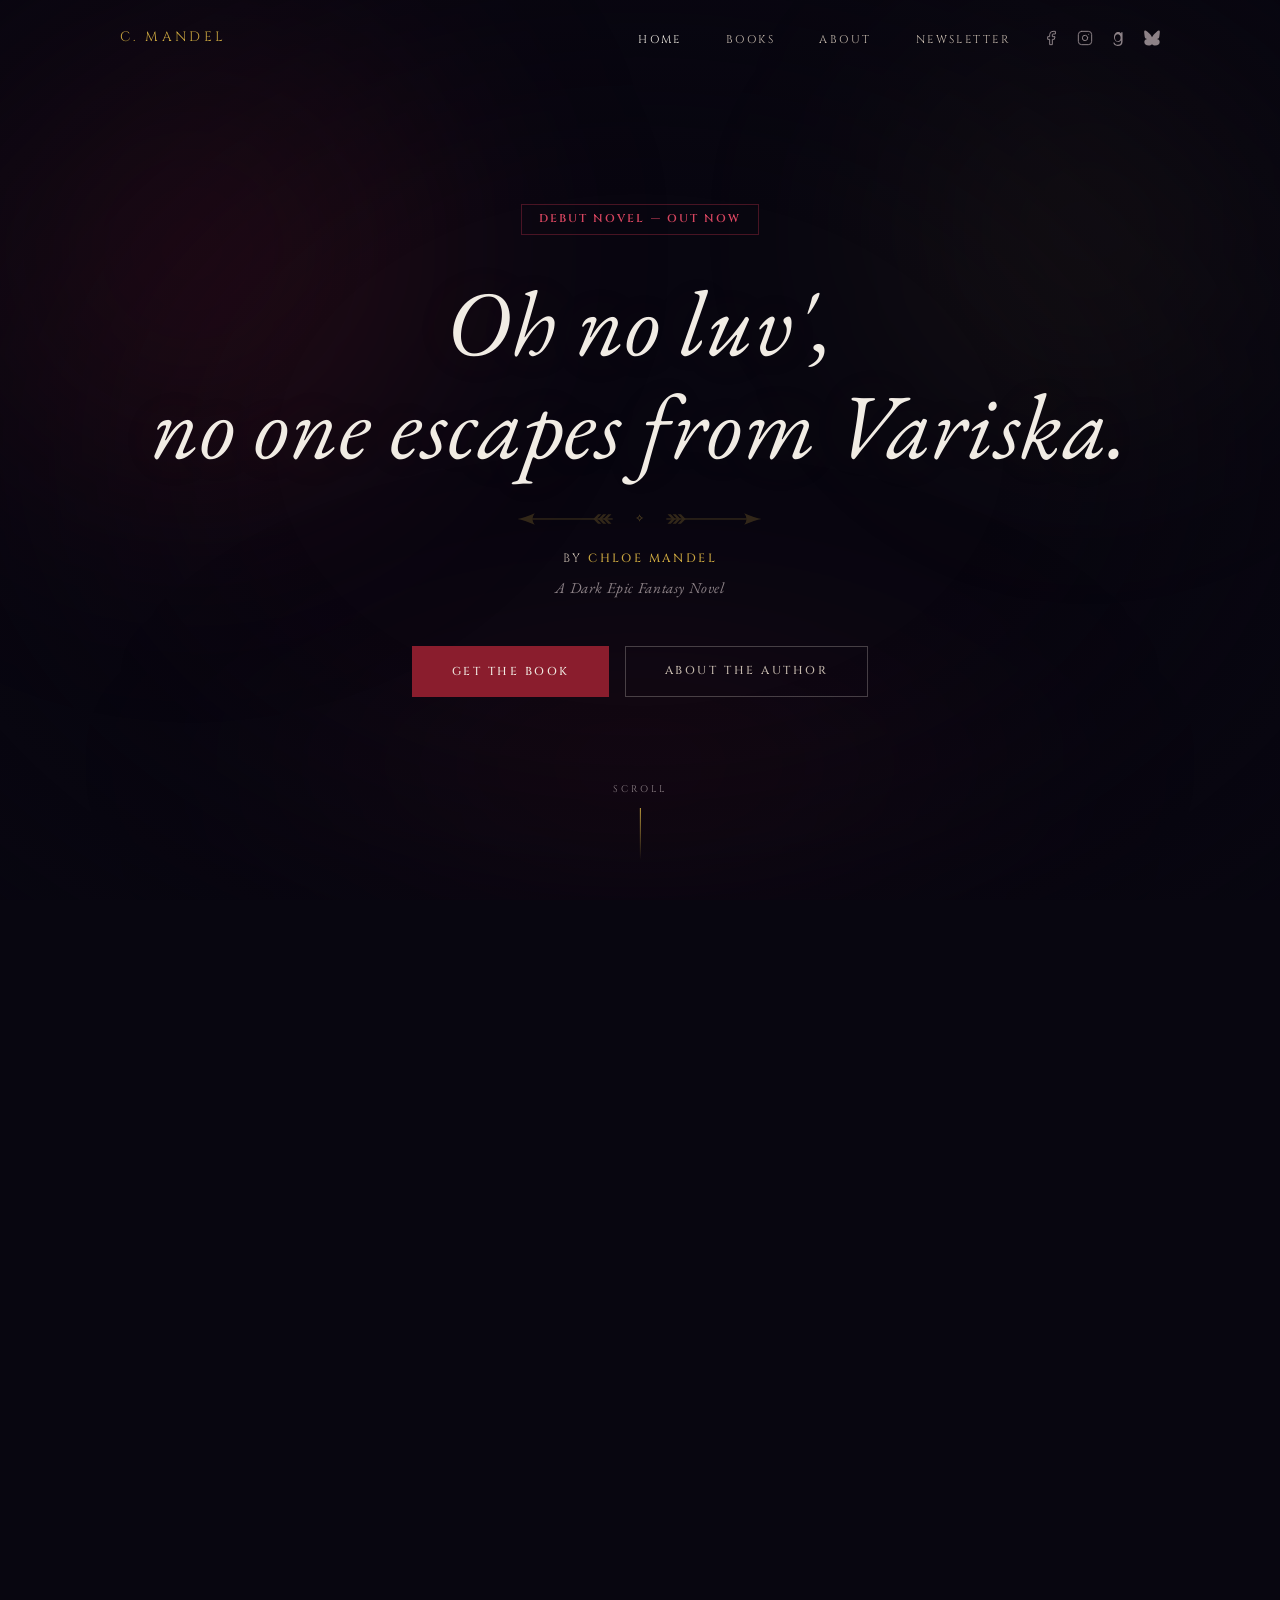
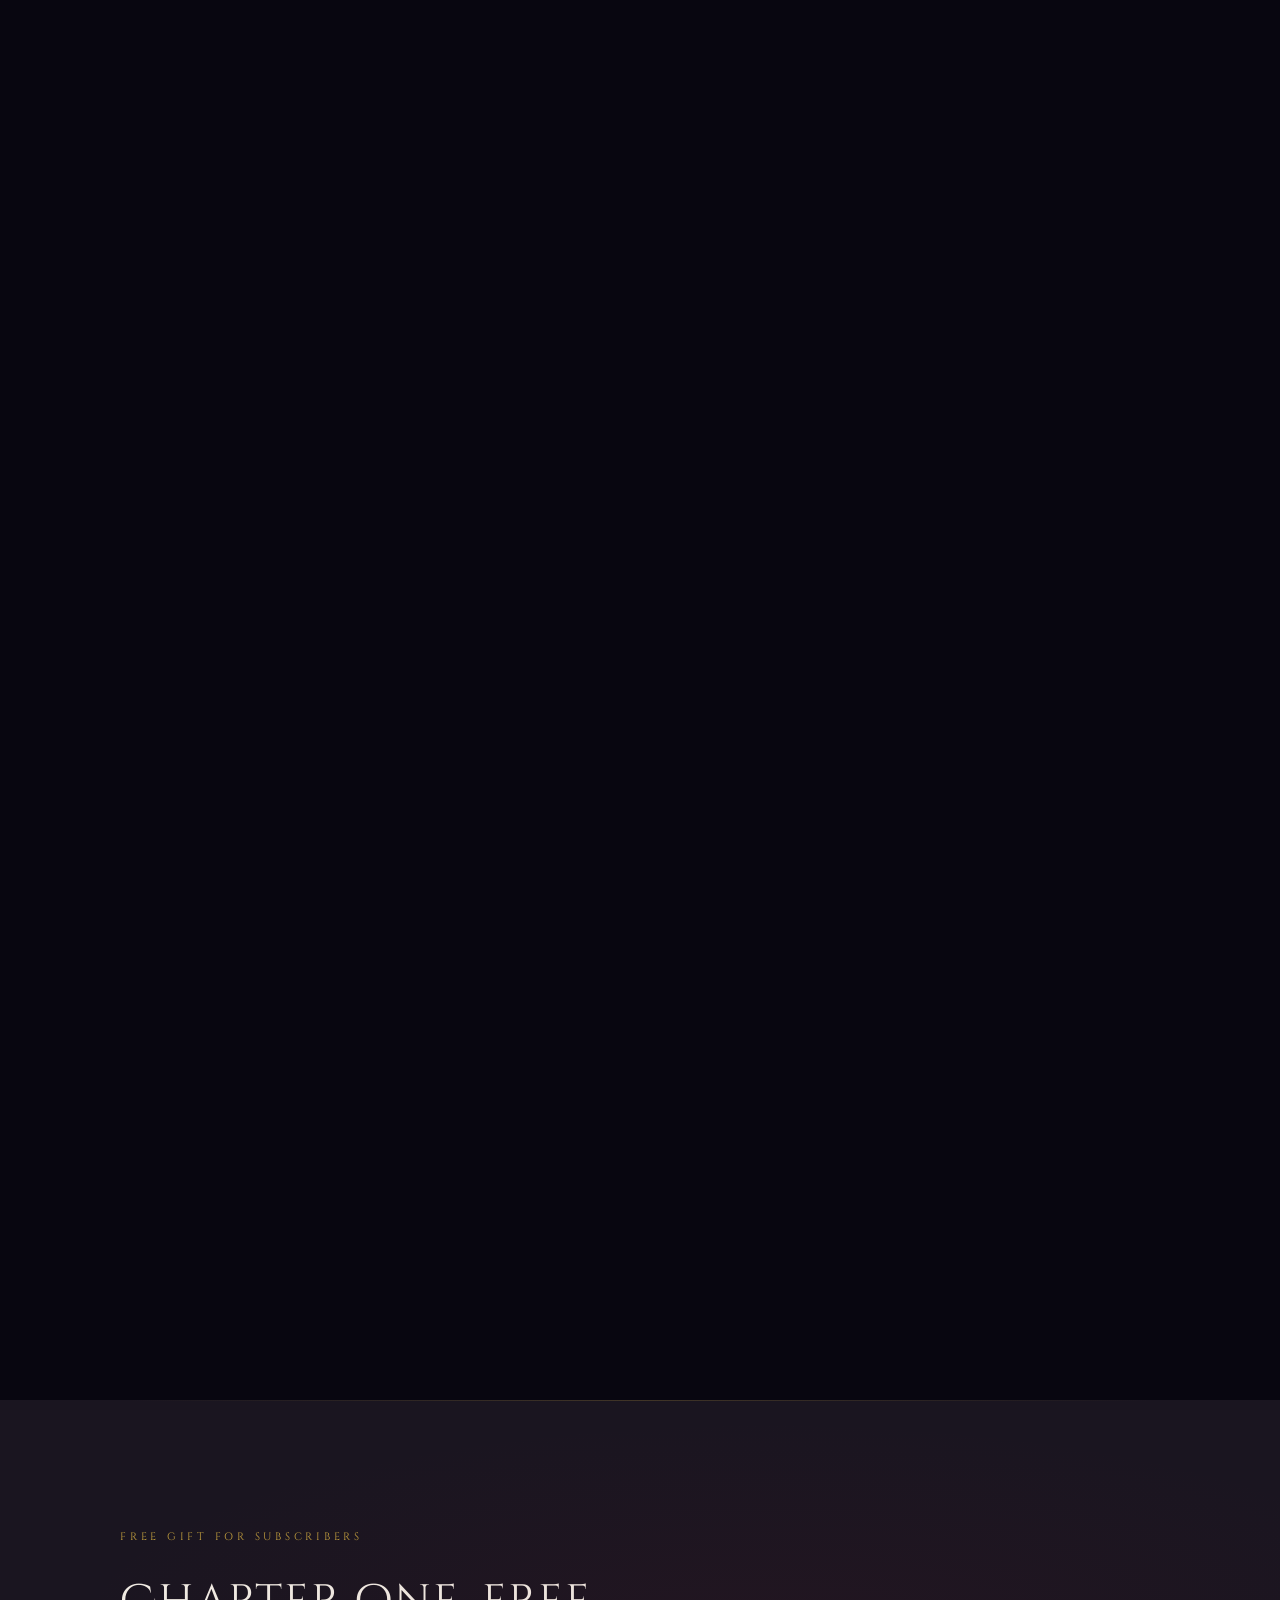
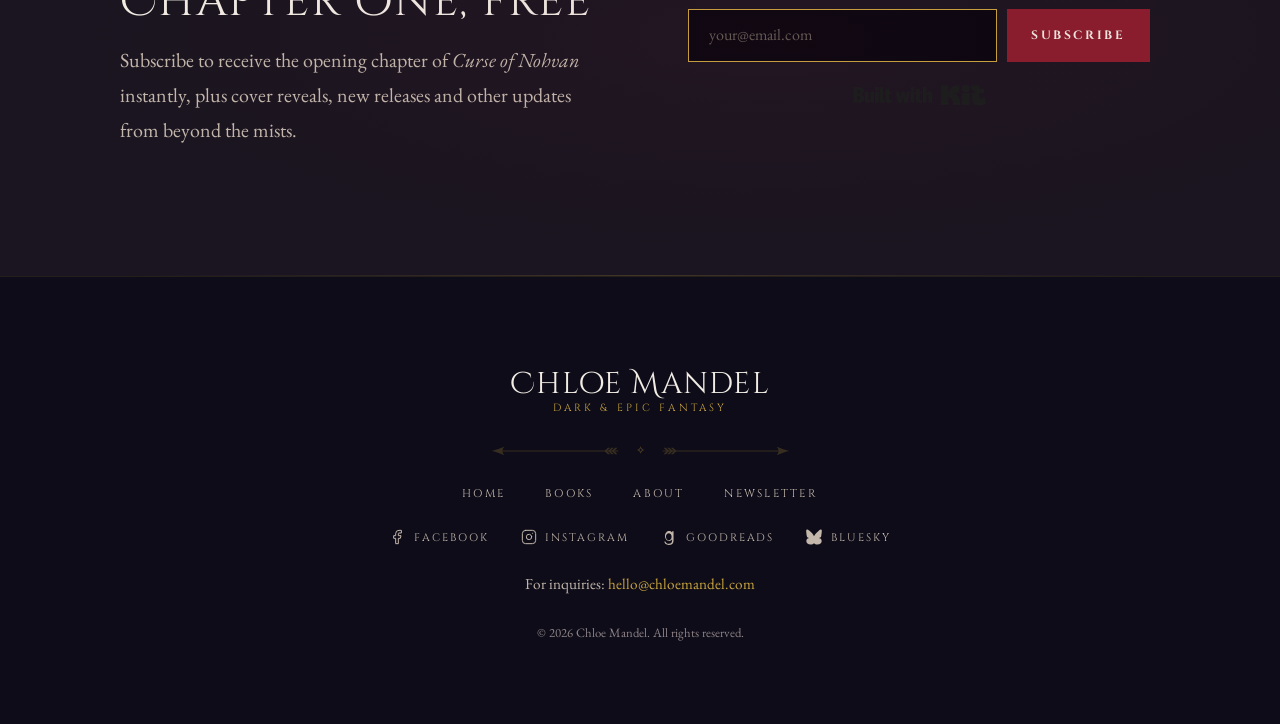
==== commit e96f1c01: "Remove booklinker" ====
--- a/index.html
+++ b/index.html
@@ -73,10 +73,12 @@
         "inLanguage": "en",
         "datePublished": "2026-11-02",
         "offers": [
-          { "@type": "Offer", "name": "Ebook on Amazon", "url": "https://mybook.to/curse-of-nohvan", "availability": "https://schema.org/InStock", "price": "4.99", "priceCurrency": "USD" },
+          { "@type": "Offer", "name": "Ebook on Amazon US", "url": "https://www.amazon.com/dp/B0HJ3VM72Q", "availability": "https://schema.org/InStock", "price": "4.99", "priceCurrency": "USD" },
+          { "@type": "Offer", "name": "Ebook on Amazon UK", "url": "https://www.amazon.co.uk/dp/B0HJ3VM72Q", "availability": "https://schema.org/InStock", "price": "4.99", "priceCurrency": "GBP" },
           { "@type": "Offer", "name": "Ebook on Kobo", "url": "https://www.kobo.com/gb/en/ebook/curse-of-nohvan", "availability": "https://schema.org/InStock", "price": "4.99", "priceCurrency": "GBP" },
           { "@type": "Offer", "name": "Ebook on Google Play", "url": "https://play.google.com/store/books/details?id=YDoiEgAAQBAJ", "availability": "https://schema.org/InStock", "price": "4.99", "priceCurrency": "USD" },
-          { "@type": "Offer", "name": "Paperback on Amazon", "url": "https://mybook.to/curse-of-nohvan-paper", "availability": "https://schema.org/InStock", "price": "19.99", "priceCurrency": "USD" },
+          { "@type": "Offer", "name": "Paperback on Amazon US", "url": "https://www.amazon.com/dp/1066966710", "availability": "https://schema.org/InStock", "price": "19.99", "priceCurrency": "USD" },
+          { "@type": "Offer", "name": "Paperback on Amazon UK", "url": "https://www.amazon.co.uk/dp/1066966710", "availability": "https://schema.org/InStock", "price": "12.99", "priceCurrency": "GBP" },
           { "@type": "Offer", "name": "Paperback on Barnes & Noble", "url": "https://www.barnesandnoble.com/w/curse-of-nohvan-chloe-mandel/1151806192", "availability": "https://schema.org/InStock", "price": "19.99", "priceCurrency": "USD" },
           { "@type": "Offer", "name": "Paperback on Waterstones", "url": "https://www.waterstones.com/book/curse-of-nohvan/chloe-mandel/9781066966714", "availability": "https://schema.org/InStock", "price": "12.99", "priceCurrency": "GBP" }
         ]
@@ -393,14 +395,16 @@
 
     <p class="buy-dialog-label">Ebook</p>
     <ul class="buy-dialog-list">
-      <li><a href="https://mybook.to/curse-of-nohvan" class="buy-link" rel="noopener noreferrer">Amazon</a></li>
+      <li><a href="https://www.amazon.com/dp/B0HJ3VM72Q" class="buy-link" rel="noopener noreferrer">Amazon US</a></li>
+      <li><a href="https://www.amazon.co.uk/dp/B0HJ3VM72Q" class="buy-link" rel="noopener noreferrer">Amazon UK</a></li>
       <li><a href="https://www.kobo.com/gb/en/ebook/curse-of-nohvan" class="buy-link" rel="noopener noreferrer">Kobo</a></li>
       <li><a href="https://play.google.com/store/books/details?id=YDoiEgAAQBAJ" class="buy-link" rel="noopener noreferrer">Google Play</a></li>
     </ul>
 
     <p class="buy-dialog-label">Paperback</p>
     <ul class="buy-dialog-list">
-      <li><a href="https://mybook.to/curse-of-nohvan-paper" class="buy-link" rel="noopener noreferrer">Amazon</a></li>
+      <li><a href="https://www.amazon.com/dp/1066966710" class="buy-link" rel="noopener noreferrer">Amazon US</a></li>
+      <li><a href="https://www.amazon.co.uk/dp/1066966710" class="buy-link" rel="noopener noreferrer">Amazon UK</a></li>
       <li><a href="https://www.barnesandnoble.com/w/curse-of-nohvan-chloe-mandel/1151806192" class="buy-link" rel="noopener noreferrer">Barnes &amp; Noble</a></li>
       <li><a href="https://www.waterstones.com/book/curse-of-nohvan/chloe-mandel/9781066966714" class="buy-link" rel="noopener noreferrer">Waterstones</a></li>
     </ul>
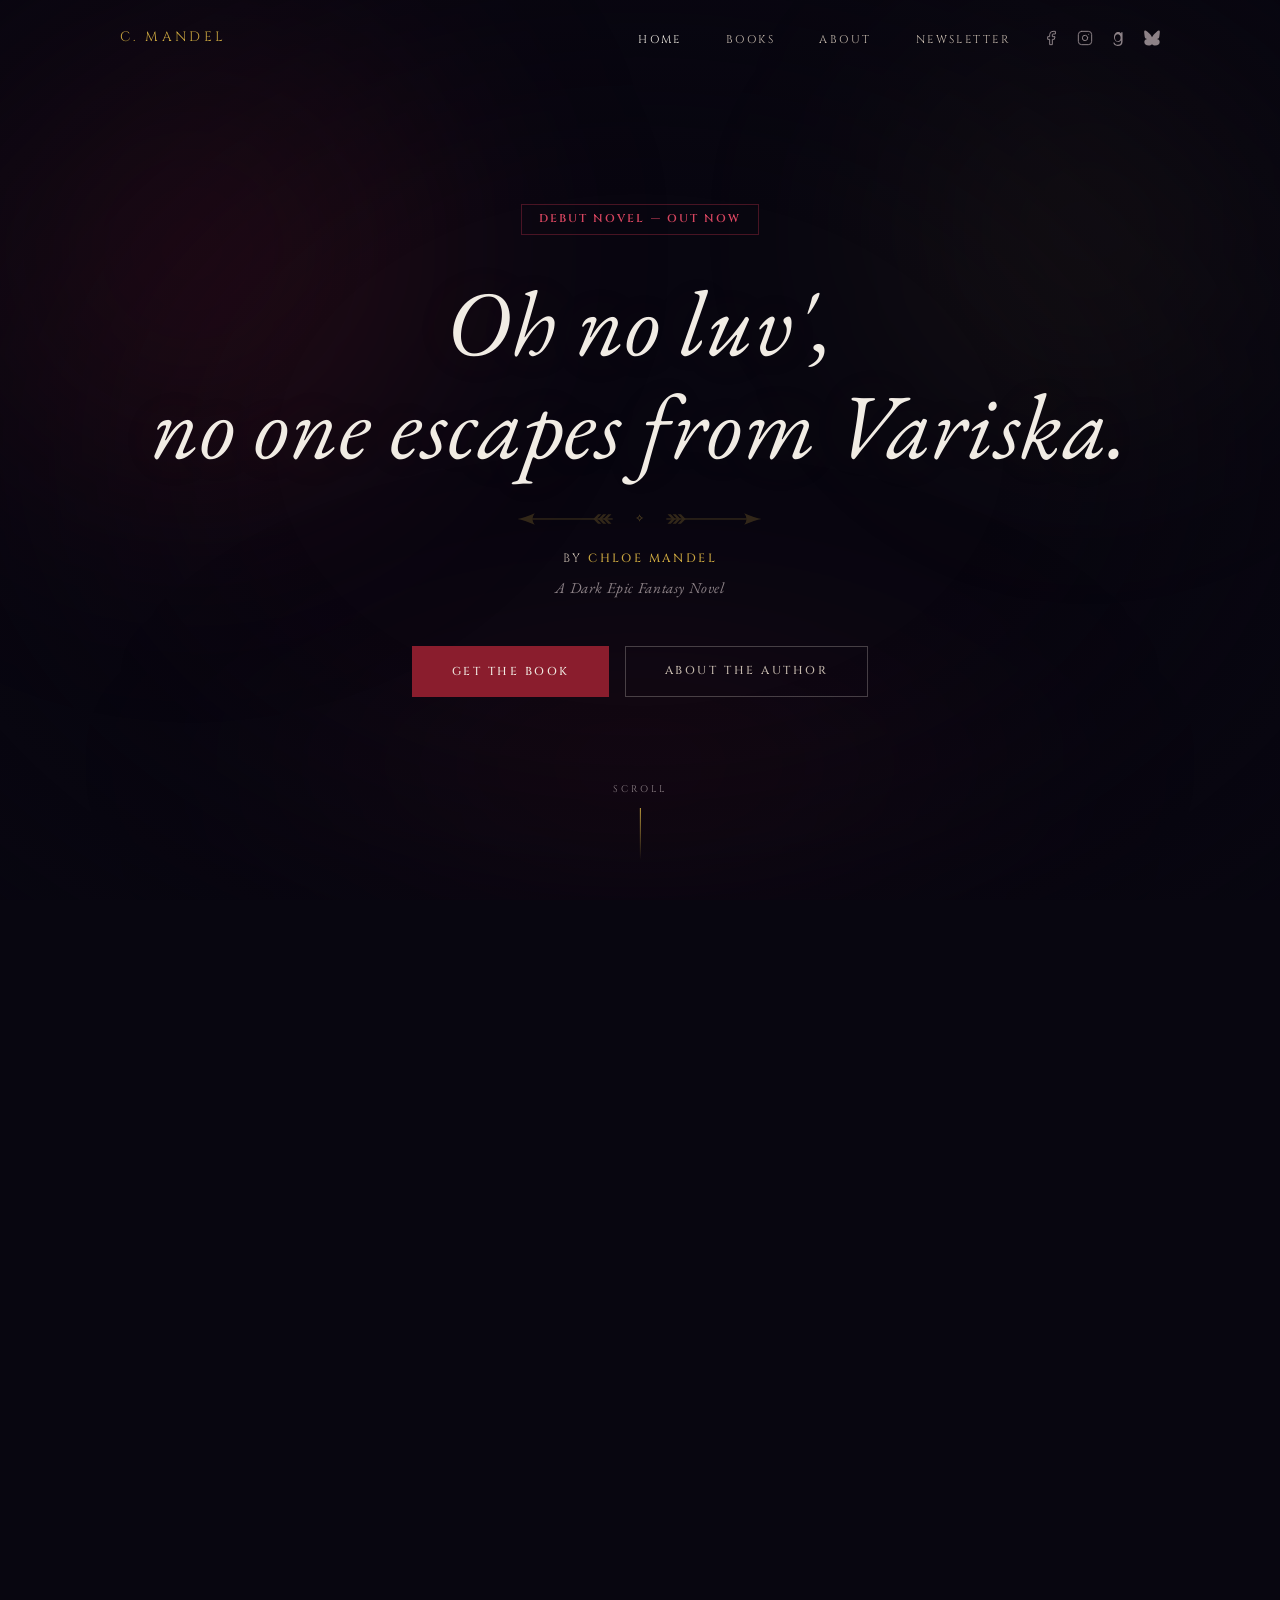
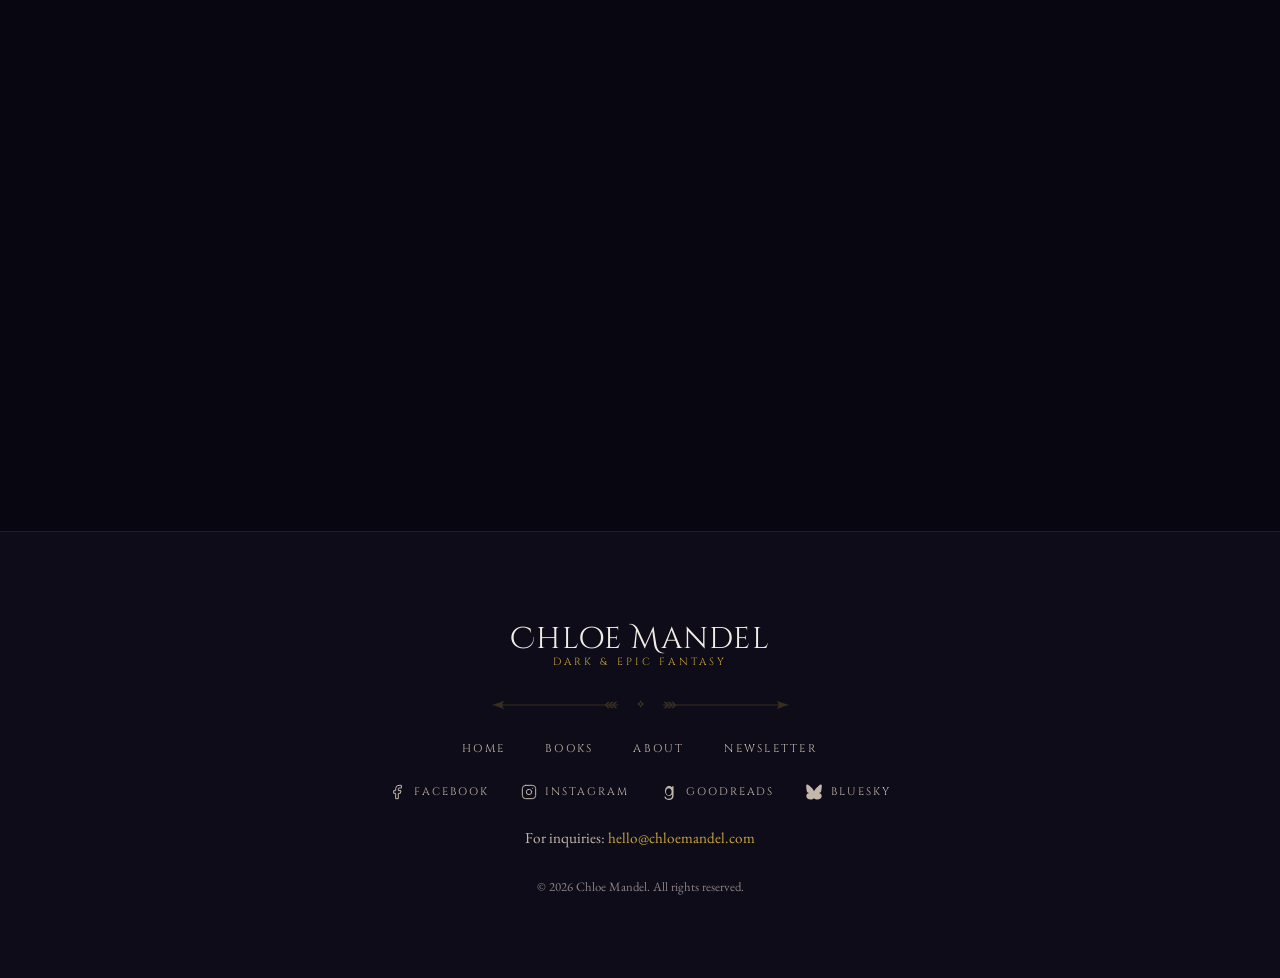
==== commit c324192c: "Add reviews" ====
--- a/index.html
+++ b/index.html
@@ -98,7 +98,7 @@
   <!-- ── Google Fonts ──────────────────────────────────────── -->
   <link rel="preconnect" href="https://fonts.googleapis.com">
   <link rel="preconnect" href="https://fonts.gstatic.com" crossorigin>
-  <link rel="stylesheet" href="https://fonts.googleapis.com/css2?family=Cinzel+Decorative:wght@400;700&family=Cinzel:wght@400;500;600&family=EB+Garamond:ital,wght@0,400;0,500;1,400;1,500&display=swap">
+  <link rel="stylesheet" href="https://fonts.googleapis.com/css2?family=Cinzel+Decorative:wght@400;700&family=Cinzel:wght@400;500;600&family=EB+Garamond:ital,wght@0,400;0,500;1,400;1,500&family=Lora:ital@1&display=swap">
 
   <!-- ── Theme (edit css/themes/current.css to switch themes) ── -->
   <link rel="stylesheet" href="css/themes/current.css">
@@ -233,6 +233,21 @@
               <p>They came for coin and pies; now this cursed land may very well eat them alive.</p>
               <p>Nohvan, a talented hunter, and his companions—a quiet paladin, a volatile mage, an earnest bard and a feathered wanderer—are trapped in Variska after a simple escort mission turns into a demon hunt. When Aurelia arrives like a mirror of someone Nohvan loves, he must protect her from the vampire ruling the valley and find a way out of this hell.</p>
               <p>Between the hungry creatures lurking in the night and dangerous alliances, protection comes at a cost and not every bargain is worth taking... Nohvan must decide what he will give—their trust or the only kind of family he has left.</p>
+            </div>
+
+            <div class="book-reviews">
+              <figure class="book-review">
+                <blockquote>
+                  <p>It's hard to find a book that takes itself this seriously, but also allows itself this much room to breathe and be silly. I love the contrast.</p>
+                </blockquote>
+                <figcaption><a href="https://www.goodreads.com/book/show/258525764-curse-of-nohvan" target="_blank" rel="noopener noreferrer">Goodreads review</a></figcaption>
+              </figure>
+              <figure class="book-review">
+                <blockquote>
+                  <p>Fighting hordes of the undead? Easy. Stopping yourself from blushing at certain dialogue lines? Impossible.</p>
+                </blockquote>
+                <figcaption><a href="https://www.goodreads.com/book/show/258525764-curse-of-nohvan" target="_blank" rel="noopener noreferrer">Goodreads review</a></figcaption>
+              </figure>
             </div>
           </div>
 
--- a/css/style.css
+++ b/css/style.css
@@ -812,6 +812,47 @@
   font-size: var(--body-copy-size);
   line-height: 1.7;
   text-align: justify;
+}
+
+.book-reviews {
+  display: flex;
+  flex-direction: column;
+  gap: 1.5rem;
+  margin-top: 0.5rem;
+}
+
+/* Desktop only: below 860px each quote already has its own top rule */
+@media (min-width: 861px) {
+  .book-reviews {
+    margin-top: 1.5rem;
+    padding-top: 2rem;
+    border-top: 1px solid var(--border-dim);
+  }
+}
+
+.book-review {
+  padding-left: 1.5rem;
+  border-left: 2px solid var(--crimson);
+}
+
+.book-review blockquote {
+  font-family: 'Lora', var(--font-body);
+  font-style: italic;
+  font-size: clamp(0.9rem, 1.5vw, 1.05rem);
+  color: var(--text-dim);
+  line-height: 1.6;
+}
+
+.book-review figcaption {
+  margin-top: 0.5rem;
+  font-family: var(--font-heading);
+  font-size: 0.68rem;
+  letter-spacing: 0.18em;
+  text-transform: uppercase;
+}
+
+.book-review figcaption a {
+  color: var(--crimson-glow);
 }
 
 .book-spotlight-content .btn {
@@ -1234,6 +1275,28 @@
     align-self: center;
   }
 
+  .book-review {
+    border-left: none;
+    border-top: 1px solid var(--crimson-a40);
+    padding-left: 0;
+    padding-top: 1.25rem;
+  }
+
+  /* Run the Goodreads link on at the end of the quote */
+  .book-review blockquote,
+  .book-review blockquote p,
+  .book-review figcaption {
+    display: inline;
+  }
+
+  .book-review figcaption {
+    margin-left: 0.3rem;
+  }
+
+  .book-review figcaption::before {
+    content: "\2014\00a0";
+  }
+
   .book-cover-reveal {
     padding: 2rem 1.25rem;
   }
